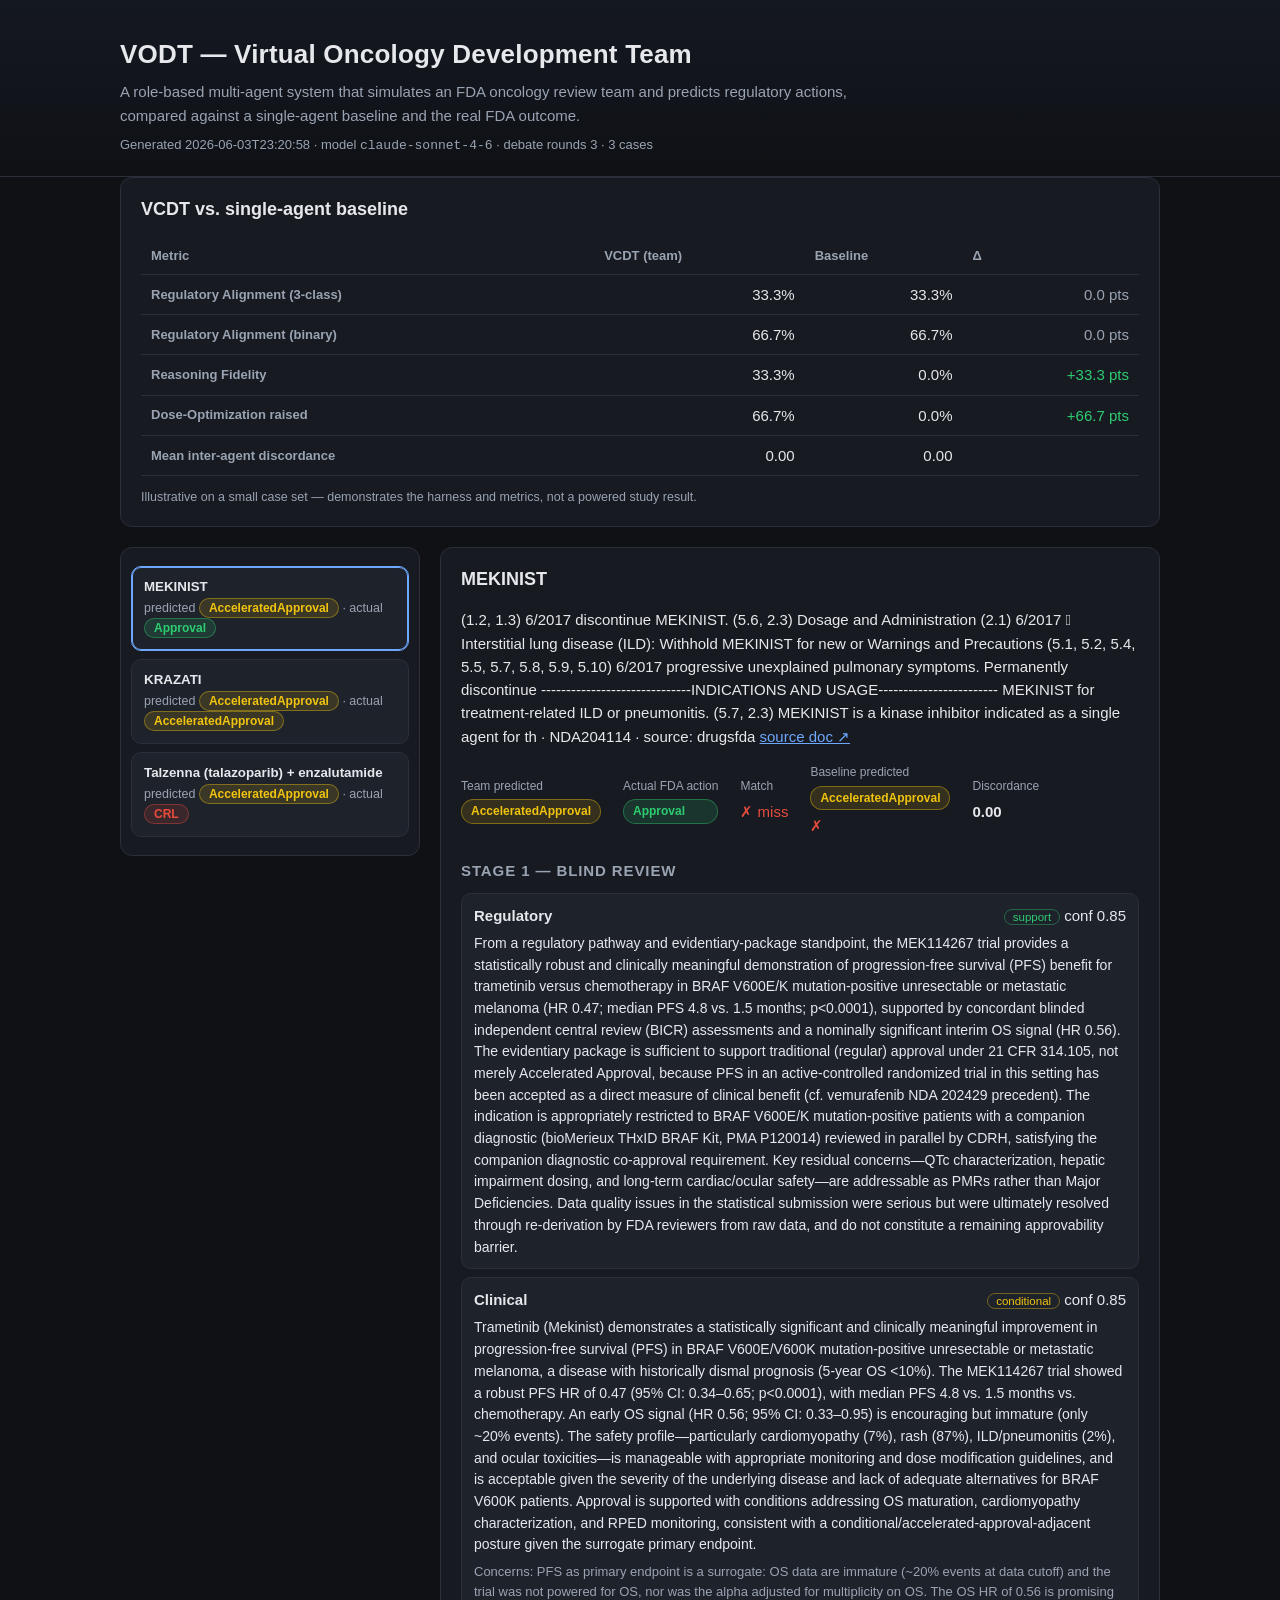
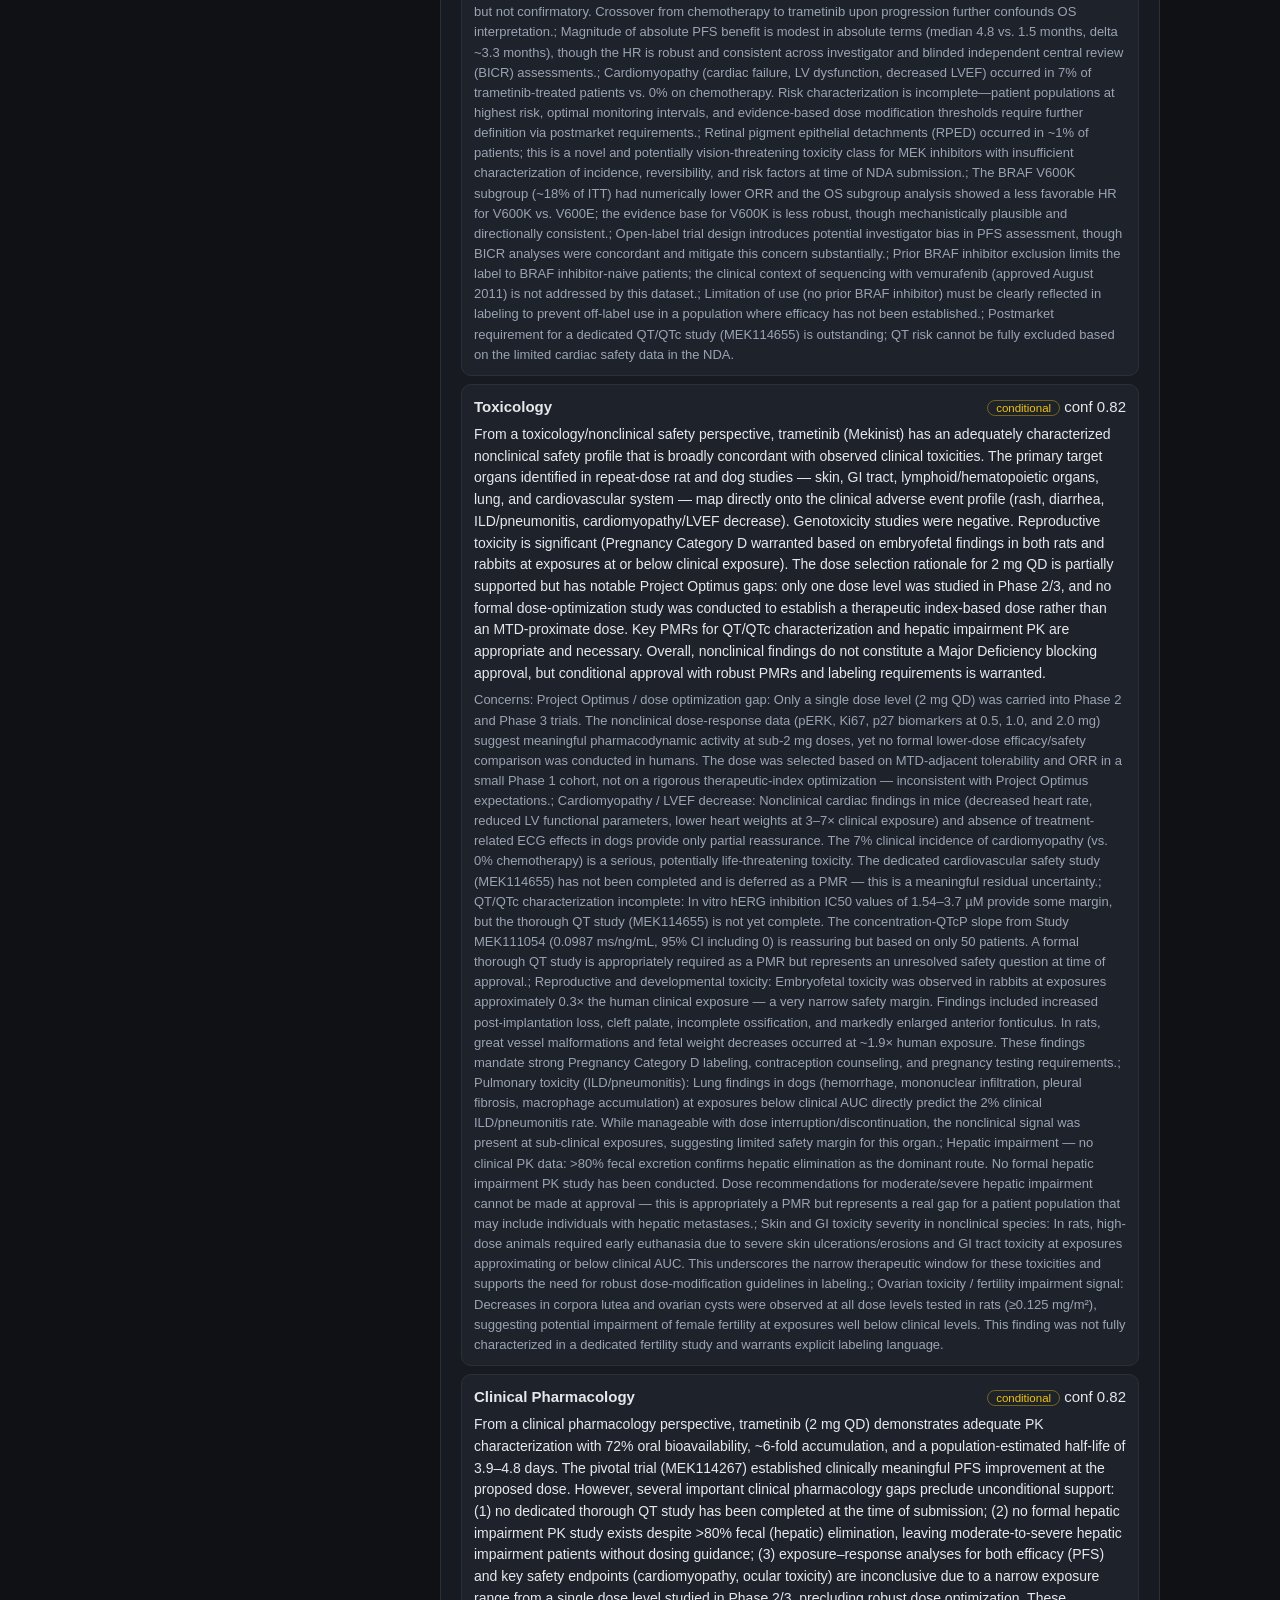
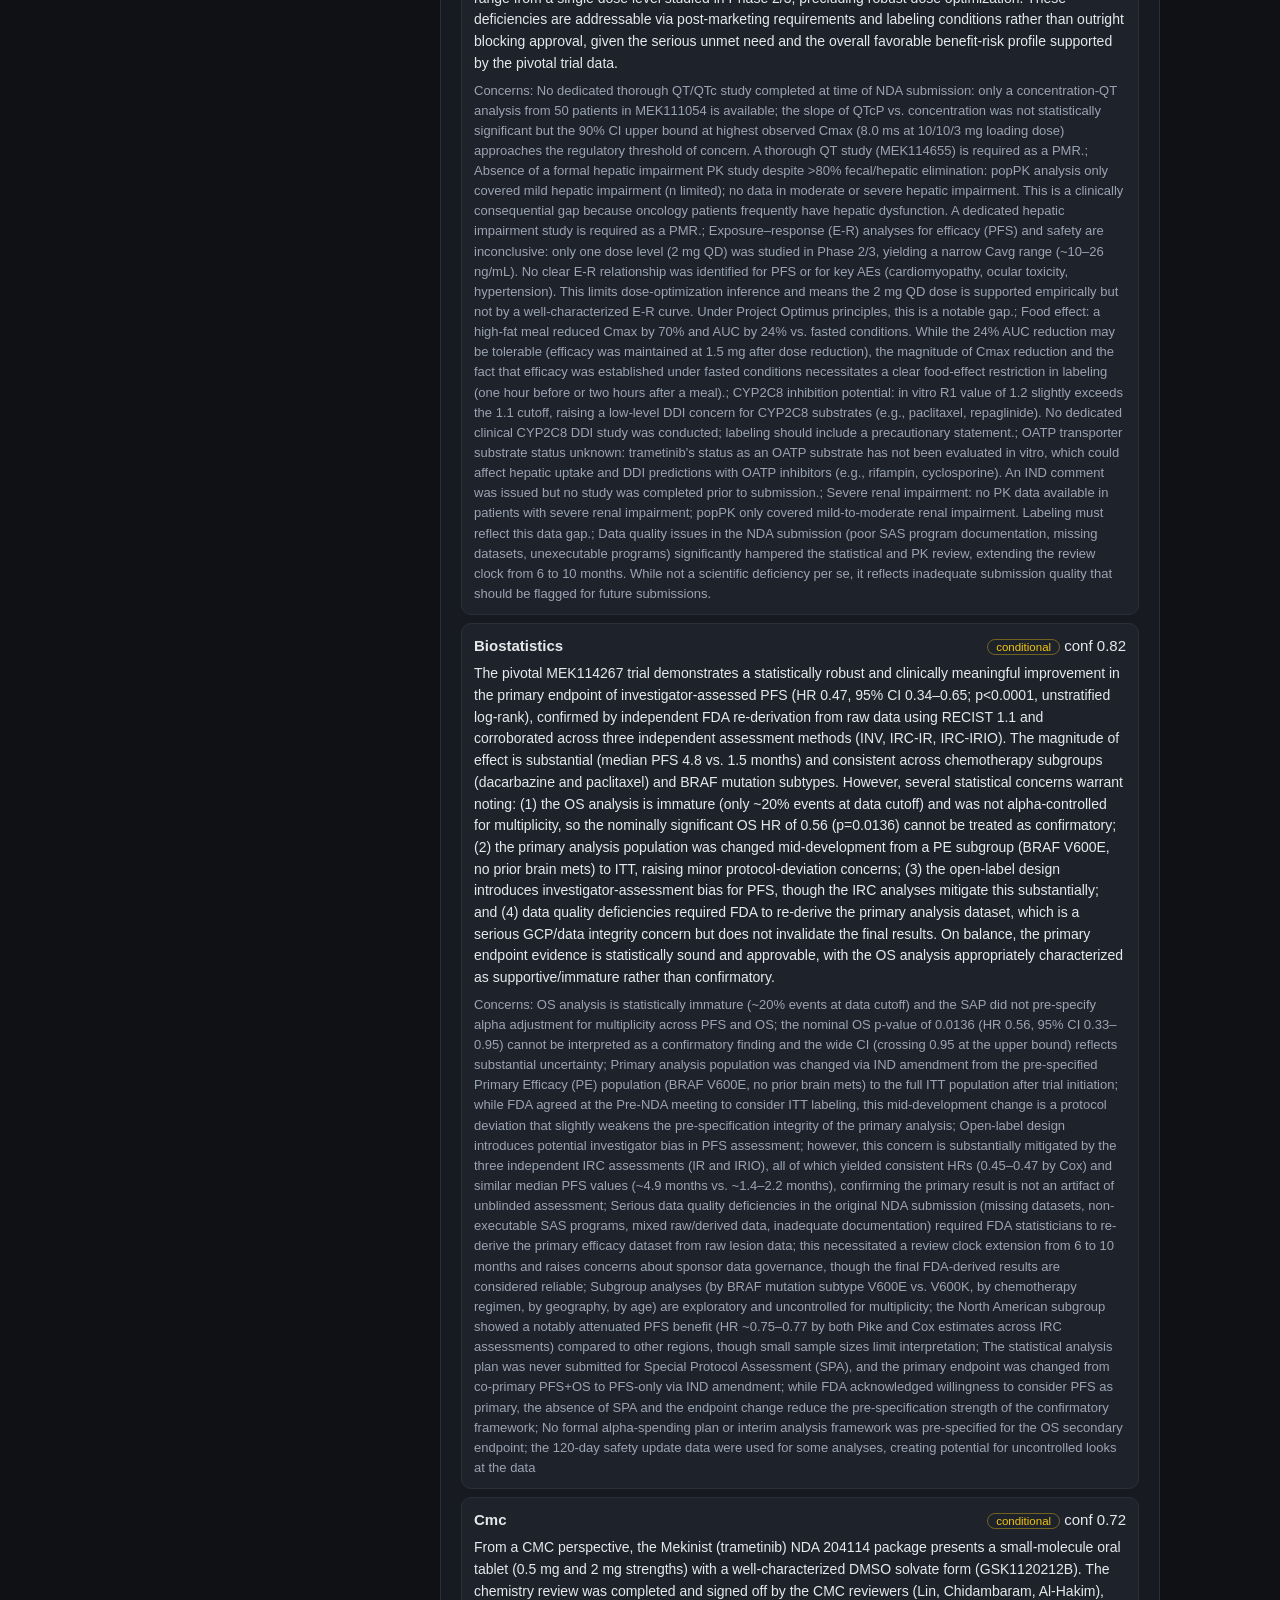
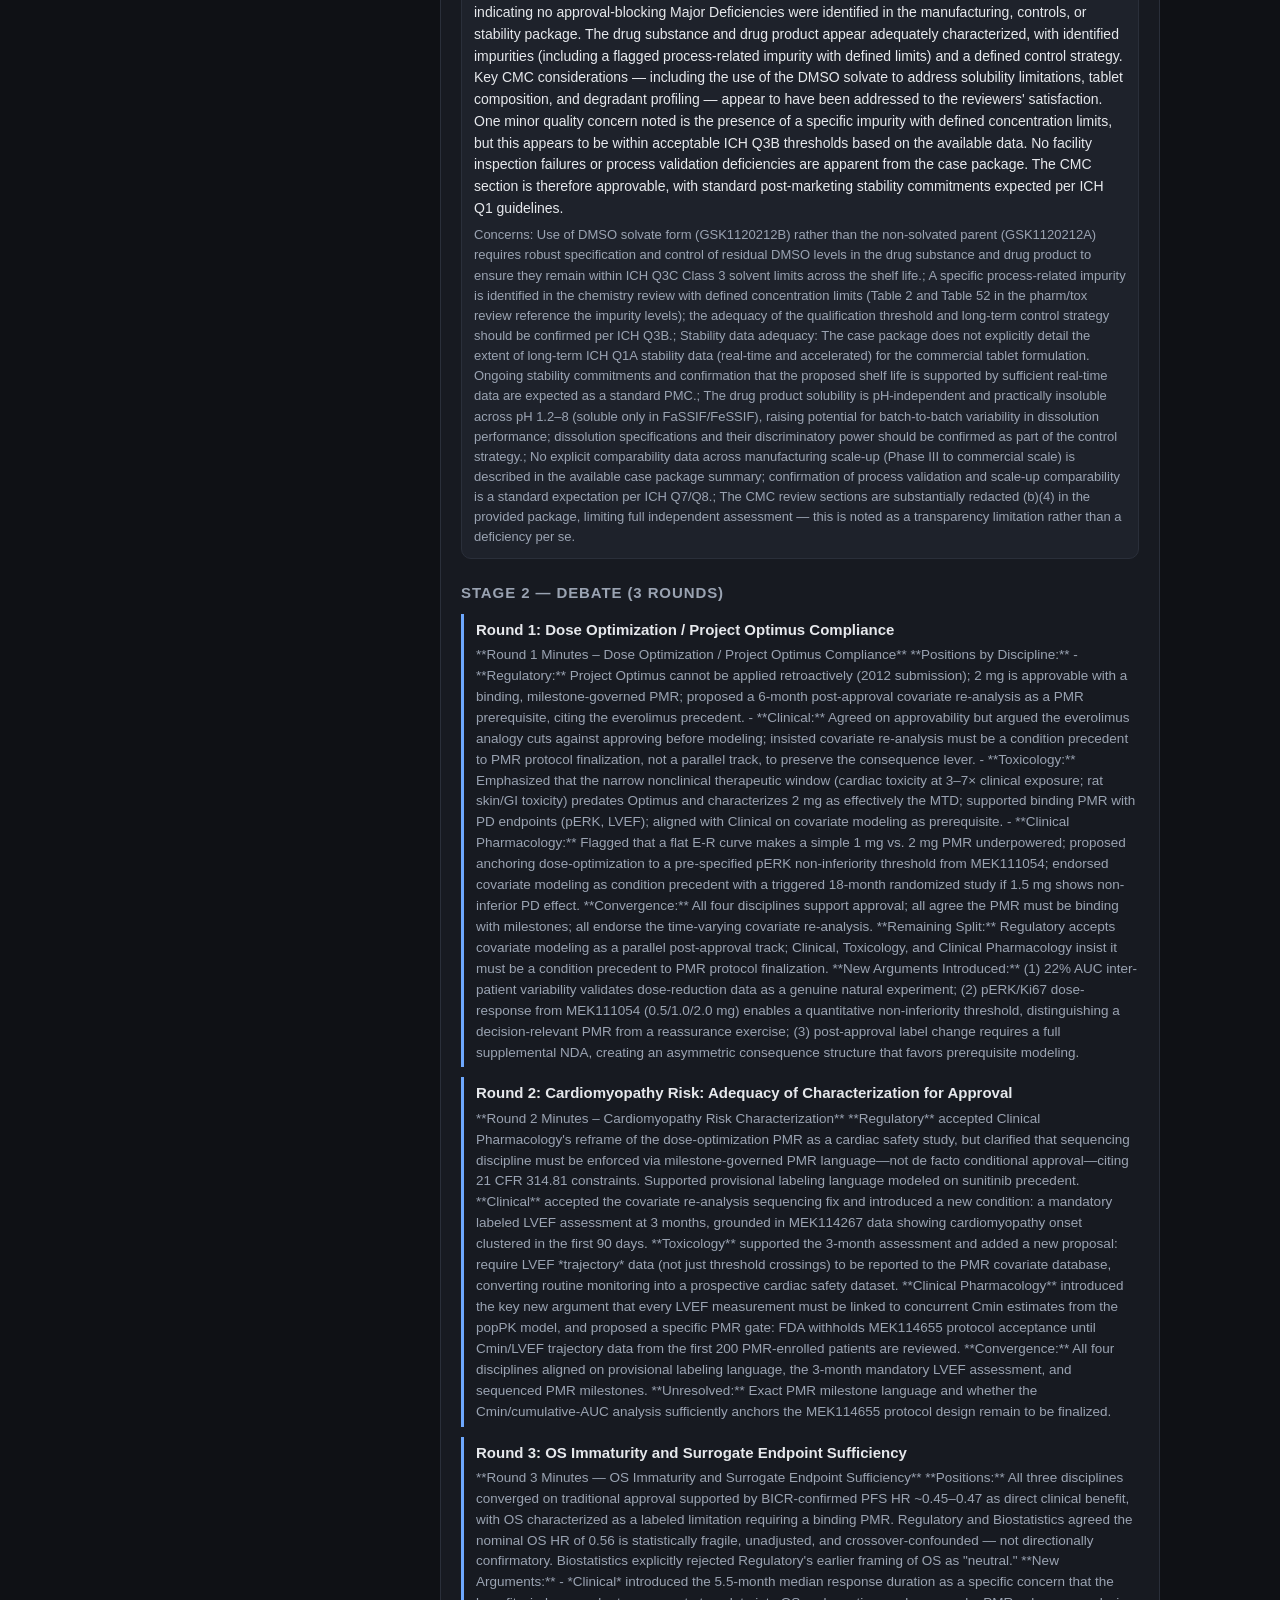
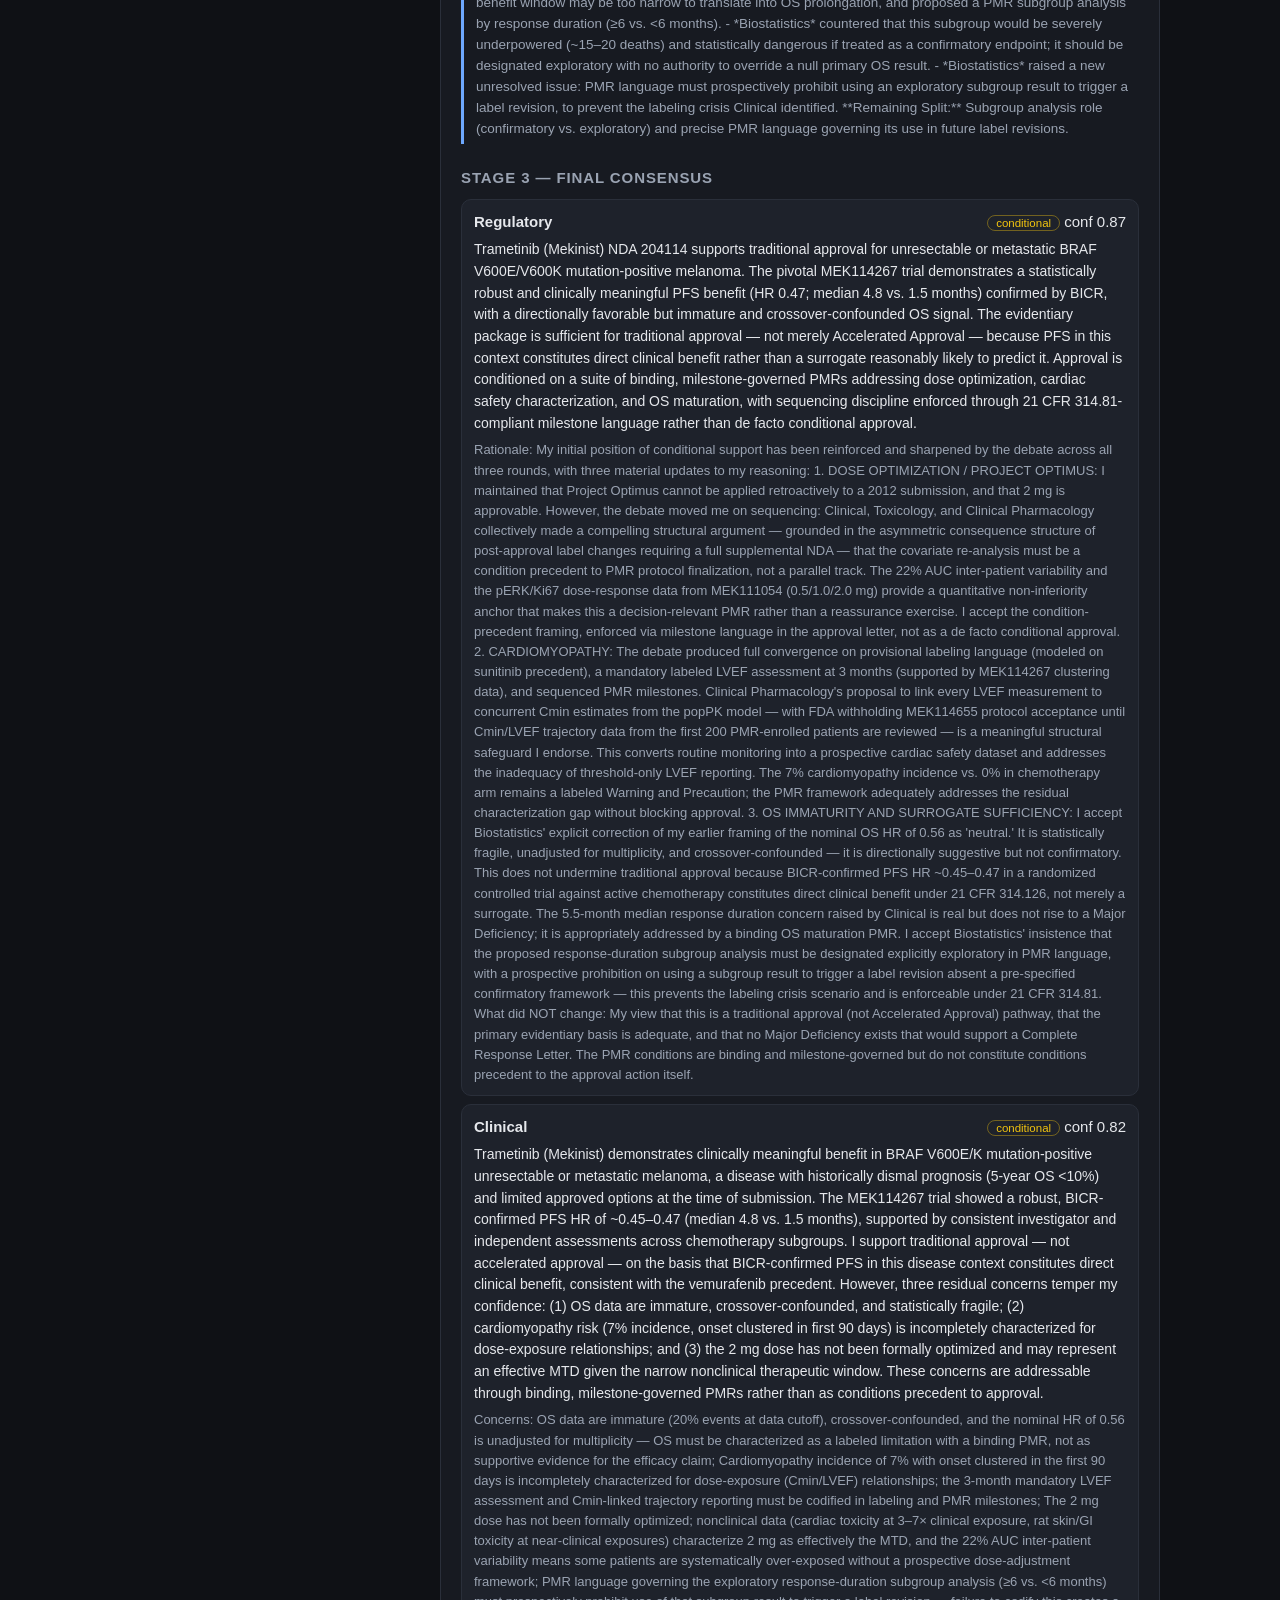
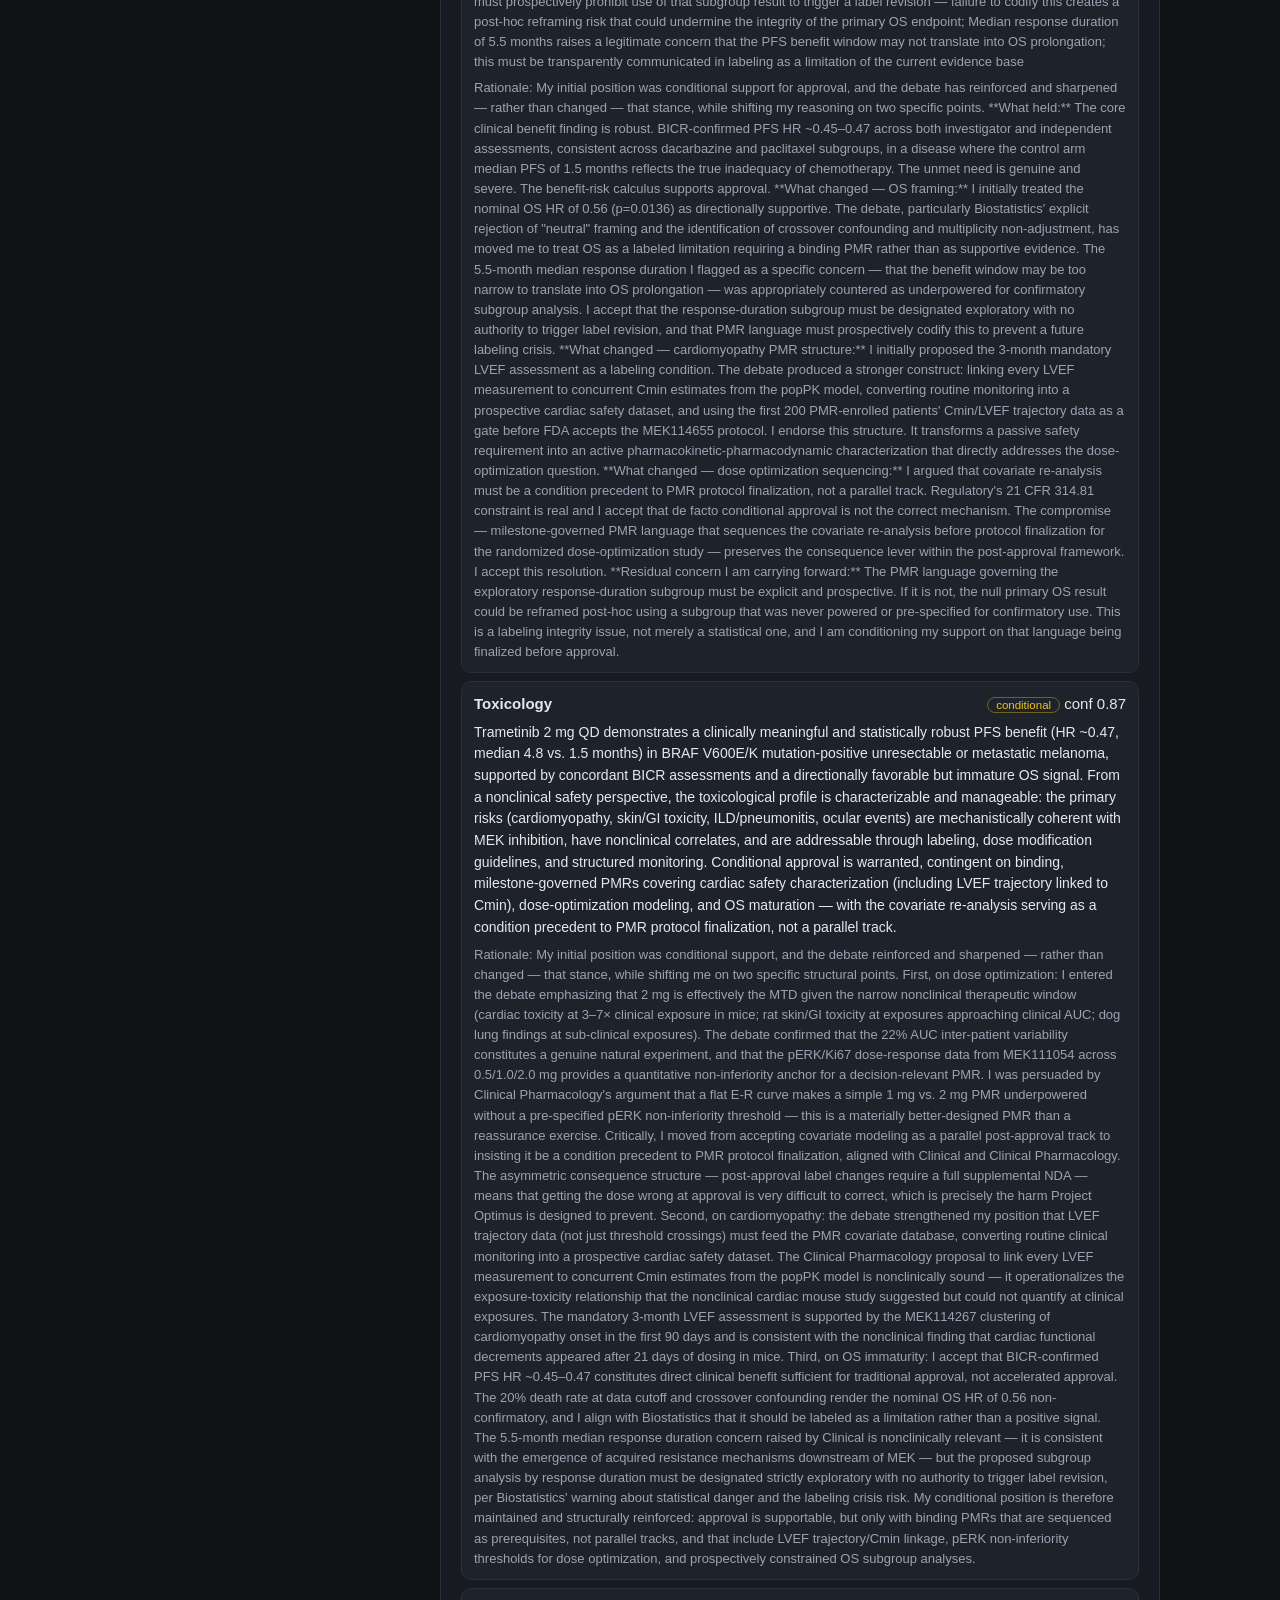
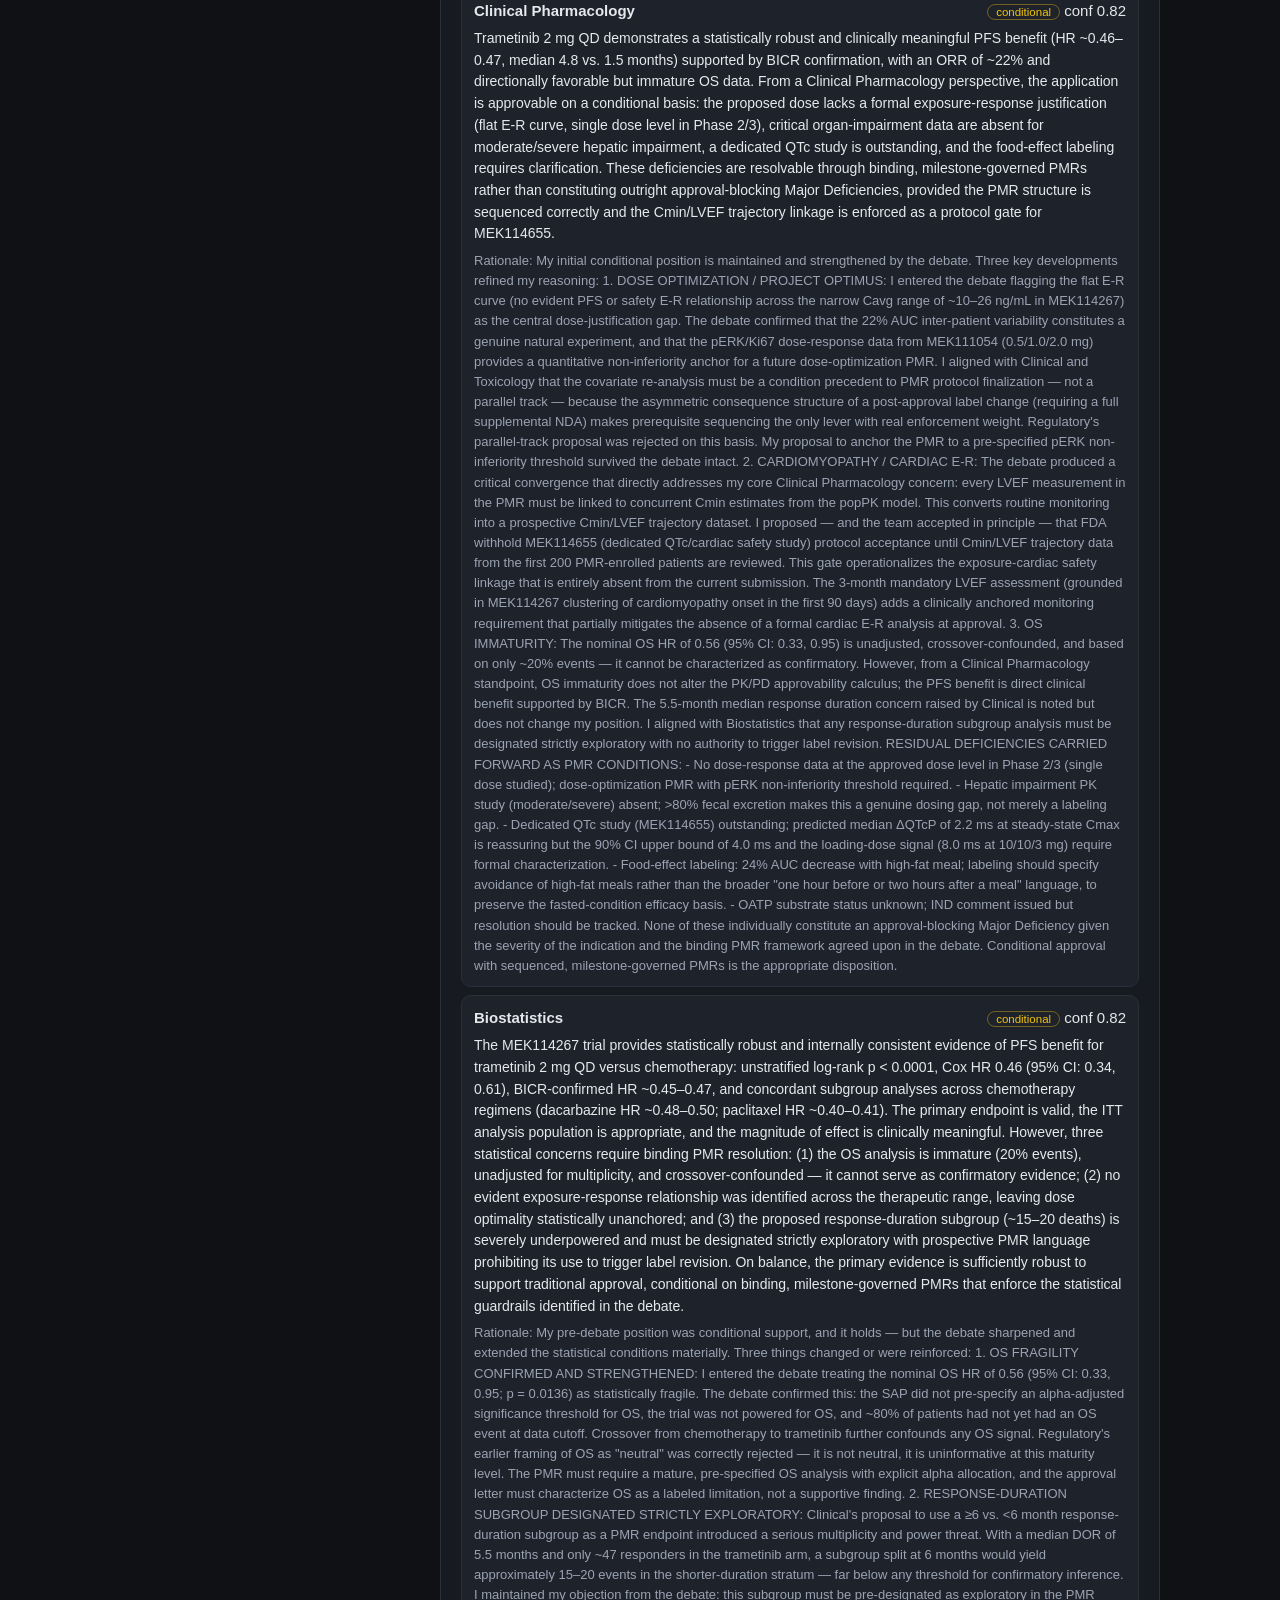
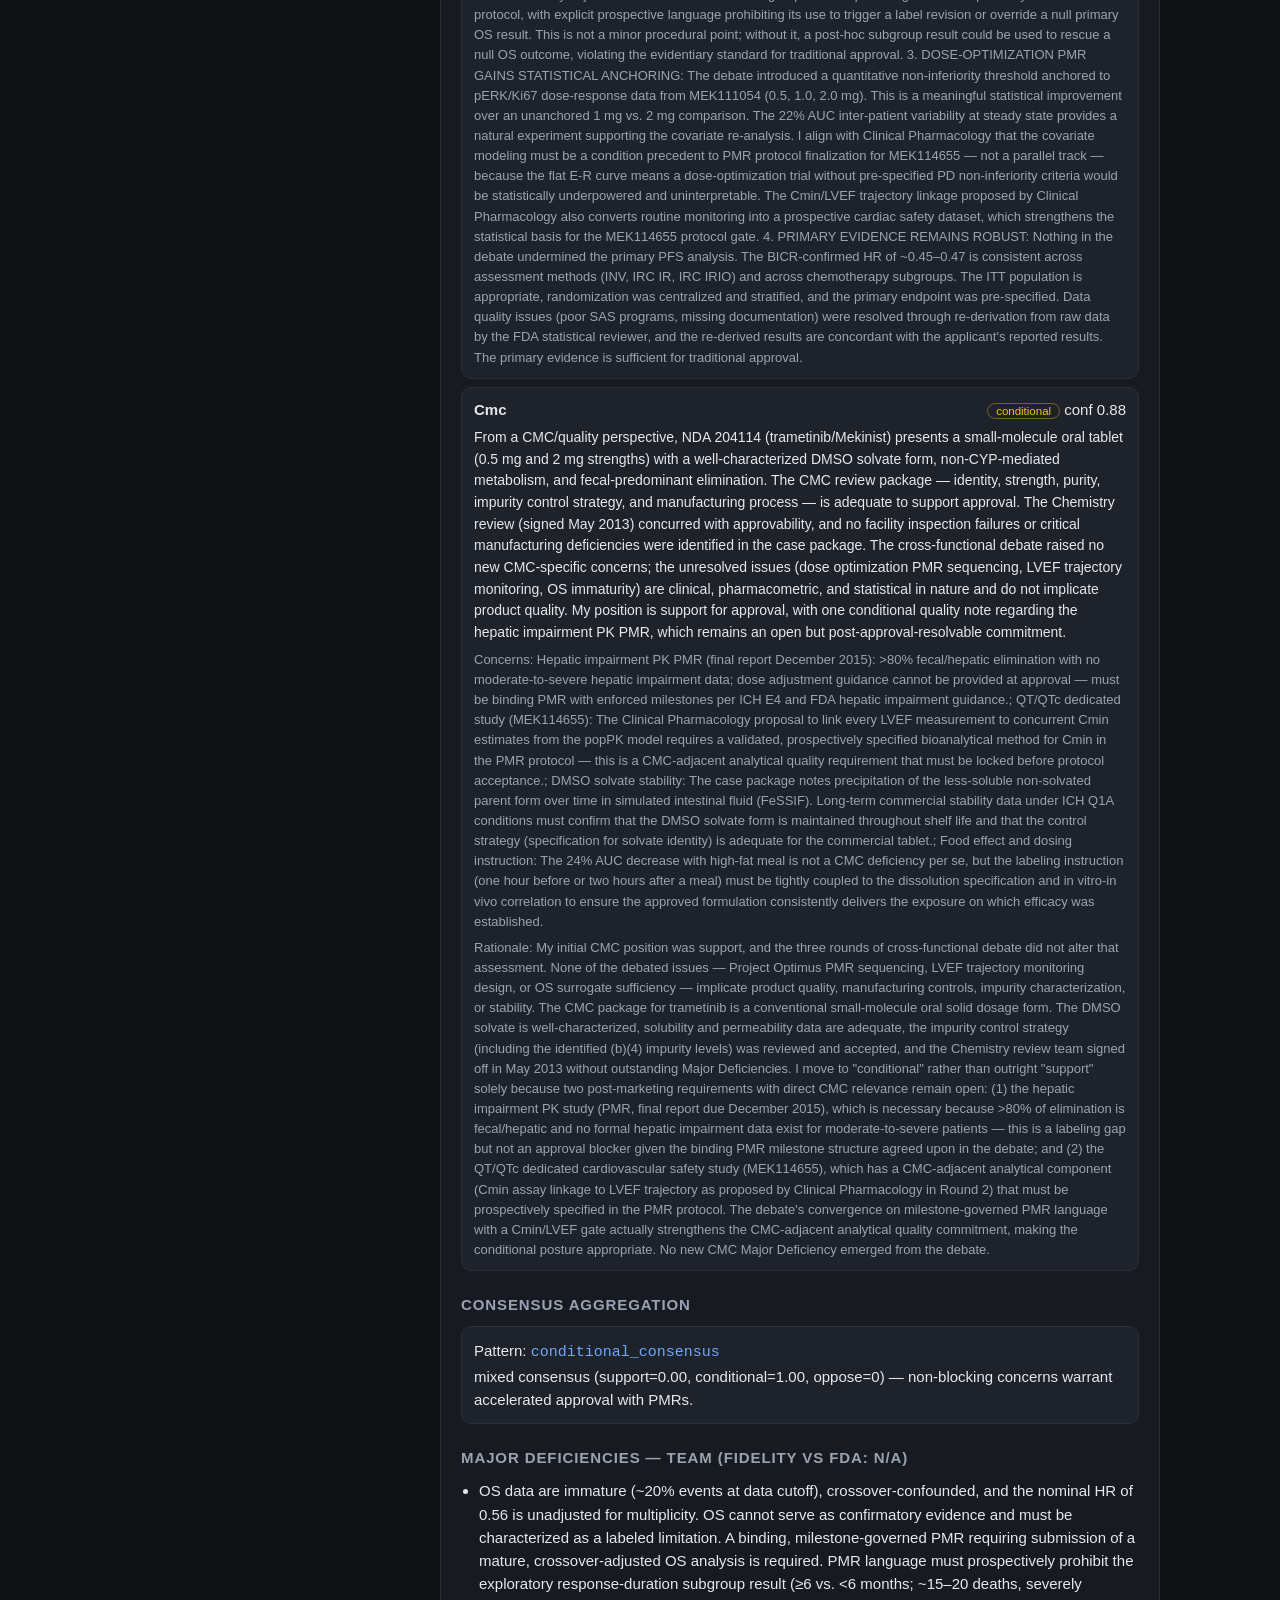
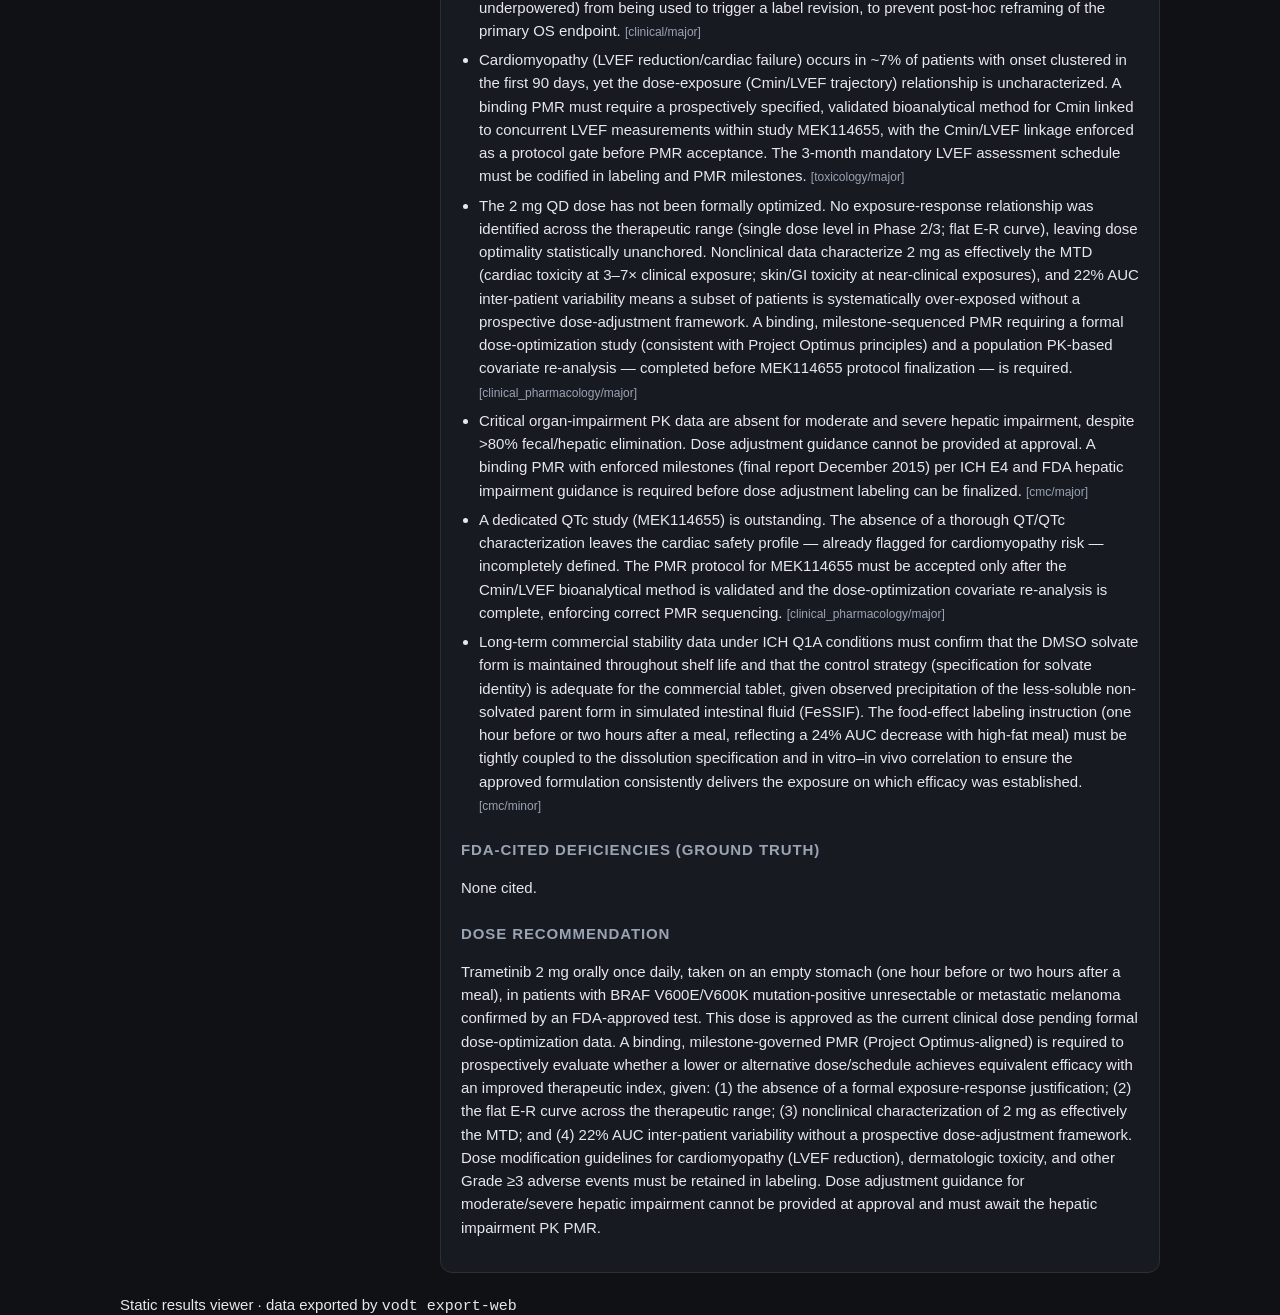
==== index.html @ 02f8c278 "VODT results demo: static VCDT-vs-baseline viewer Static results viewer (no model code, no secrets) " ====
<!DOCTYPE html>
<html lang="en">
<head>
  <meta charset="utf-8" />
  <meta name="viewport" content="width=device-width, initial-scale=1" />
  <title>VODT — Virtual Oncology Development Team</title>
  <meta name="description" content="Multi-agent AI vs. single-agent baseline on real FDA oncology review decisions." />
  <link rel="stylesheet" href="styles.css" />
</head>
<body>
  <header class="site">
    <div class="wrap">
      <h1>VODT — Virtual Oncology Development Team</h1>
      <p class="tag">A role-based multi-agent system that simulates an FDA oncology review team and
        predicts regulatory actions, compared against a single-agent baseline and the real FDA outcome.</p>
      <p id="run-meta" class="meta"></p>
    </div>
  </header>

  <main class="wrap">
    <section id="summary" class="card">
      <h2>VCDT vs. single-agent baseline</h2>
      <div id="summary-body"></div>
      <p class="disclaimer">Illustrative on a small case set — demonstrates the harness and metrics, not a
        powered study result.</p>
    </section>

    <section class="layout">
      <nav id="case-list" class="card cases"></nav>
      <article id="case-detail" class="card detail">
        <p class="placeholder">Select a case to see the deliberation.</p>
      </article>
    </section>
  </main>

  <footer class="site">
    <div class="wrap">
      <span>Static results viewer · data exported by <code>vodt export-web</code></span>
    </div>
  </footer>

  <script src="app.js"></script>
</body>
</html>
---- styles.css ----
:root {
  --bg: #0f1115; --panel: #171a21; --panel2: #1e222b; --line: #2a2f3a;
  --text: #e6e8ec; --muted: #9aa3b2; --accent: #6ea8fe;
  --green: #2ecc71; --amber: #f1c40f; --red: #e74c3c;
  --radius: 12px;
}
* { box-sizing: border-box; }
body {
  margin: 0; background: var(--bg); color: var(--text);
  font: 15px/1.55 -apple-system, BlinkMacSystemFont, "Segoe UI", Roboto, Helvetica, Arial, sans-serif;
}
.wrap { max-width: 1080px; margin: 0 auto; padding: 0 20px; }
header.site { padding: 34px 0 20px; border-bottom: 1px solid var(--line); background: linear-gradient(180deg,#141821,#0f1115); }
header.site h1 { margin: 0 0 6px; font-size: 26px; letter-spacing: .2px; }
.tag { color: var(--muted); margin: 0 0 8px; max-width: 760px; }
.meta { color: var(--muted); font-size: 13px; margin: 6px 0 0; }
main { padding: 24px 0 60px; }
.card { background: var(--panel); border: 1px solid var(--line); border-radius: var(--radius); padding: 18px 20px; margin-bottom: 20px; }
.card h2 { margin: 0 0 14px; font-size: 18px; }
.disclaimer { color: var(--muted); font-size: 12.5px; margin: 12px 0 0; }

/* summary table */
table.cmp { width: 100%; border-collapse: collapse; }
table.cmp th, table.cmp td { text-align: left; padding: 8px 10px; border-bottom: 1px solid var(--line); }
table.cmp th { color: var(--muted); font-weight: 600; font-size: 13px; }
table.cmp td.num { text-align: right; font-variant-numeric: tabular-nums; }
.delta.pos { color: var(--green); } .delta.neg { color: var(--red); } .delta.zero { color: var(--muted); }

/* layout */
.layout { display: grid; grid-template-columns: 300px 1fr; gap: 20px; align-items: start; }
@media (max-width: 820px) { .layout { grid-template-columns: 1fr; } }
.cases { padding: 10px; }
.case-item { display: block; width: 100%; text-align: left; background: var(--panel2); border: 1px solid var(--line);
  border-radius: 10px; padding: 12px; margin: 8px 0; cursor: pointer; color: var(--text); }
.case-item:hover { border-color: var(--accent); }
.case-item.active { border-color: var(--accent); box-shadow: 0 0 0 1px var(--accent) inset; }
.case-item .drug { font-weight: 600; }
.case-item .sub { color: var(--muted); font-size: 12.5px; margin-top: 4px; }

/* badges */
.badge { display: inline-block; padding: 2px 9px; border-radius: 999px; font-size: 12px; font-weight: 600; }
.badge.Approval { background: rgba(46,204,113,.15); color: var(--green); border:1px solid rgba(46,204,113,.4);}
.badge.AcceleratedApproval { background: rgba(241,196,15,.13); color: var(--amber); border:1px solid rgba(241,196,15,.4);}
.badge.CRL { background: rgba(231,76,60,.14); color: var(--red); border:1px solid rgba(231,76,60,.4);}
.pos-badge { font-size: 11.5px; padding: 1px 8px; border-radius: 999px; border:1px solid var(--line); color: var(--muted); }
.pos-badge.support { color: var(--green); border-color: rgba(46,204,113,.4);}
.pos-badge.oppose { color: var(--red); border-color: rgba(231,76,60,.4);}
.pos-badge.conditional { color: var(--amber); border-color: rgba(241,196,15,.4);}
.ok { color: var(--green); } .bad { color: var(--red); }

/* detail */
.detail .placeholder { color: var(--muted); }
.detail h3 { margin: 22px 0 10px; font-size: 15px; color: var(--muted); text-transform: uppercase; letter-spacing: .06em; }
.verdict { display: flex; flex-wrap: wrap; gap: 22px; align-items: center; margin: 6px 0 4px; }
.verdict .v { display: flex; flex-direction: column; gap: 4px; }
.verdict .lbl { font-size: 12px; color: var(--muted); }
.agent { background: var(--panel2); border: 1px solid var(--line); border-radius: 10px; padding: 10px 12px; margin: 8px 0; }
.agent .head { display: flex; gap: 10px; align-items: center; justify-content: space-between; }
.agent .dom { font-weight: 600; text-transform: capitalize; }
.agent .body { color: var(--text); margin-top: 6px; font-size: 14px; }
.agent .concerns { color: var(--muted); font-size: 13px; margin-top: 6px; }
.round { border-left: 3px solid var(--accent); padding: 4px 0 4px 12px; margin: 10px 0; }
.round .topic { font-weight: 600; }
.round .summary { color: var(--muted); font-size: 13.5px; margin-top: 4px; }
ul.defs { margin: 6px 0; padding-left: 18px; }
ul.defs li { margin: 6px 0; }
ul.defs .src { color: var(--muted); font-size: 12px; }
.aggbox { background: var(--panel2); border: 1px solid var(--line); border-radius: 10px; padding: 12px; }
.aggbox code { color: var(--accent); }
a { color: var(--accent); }
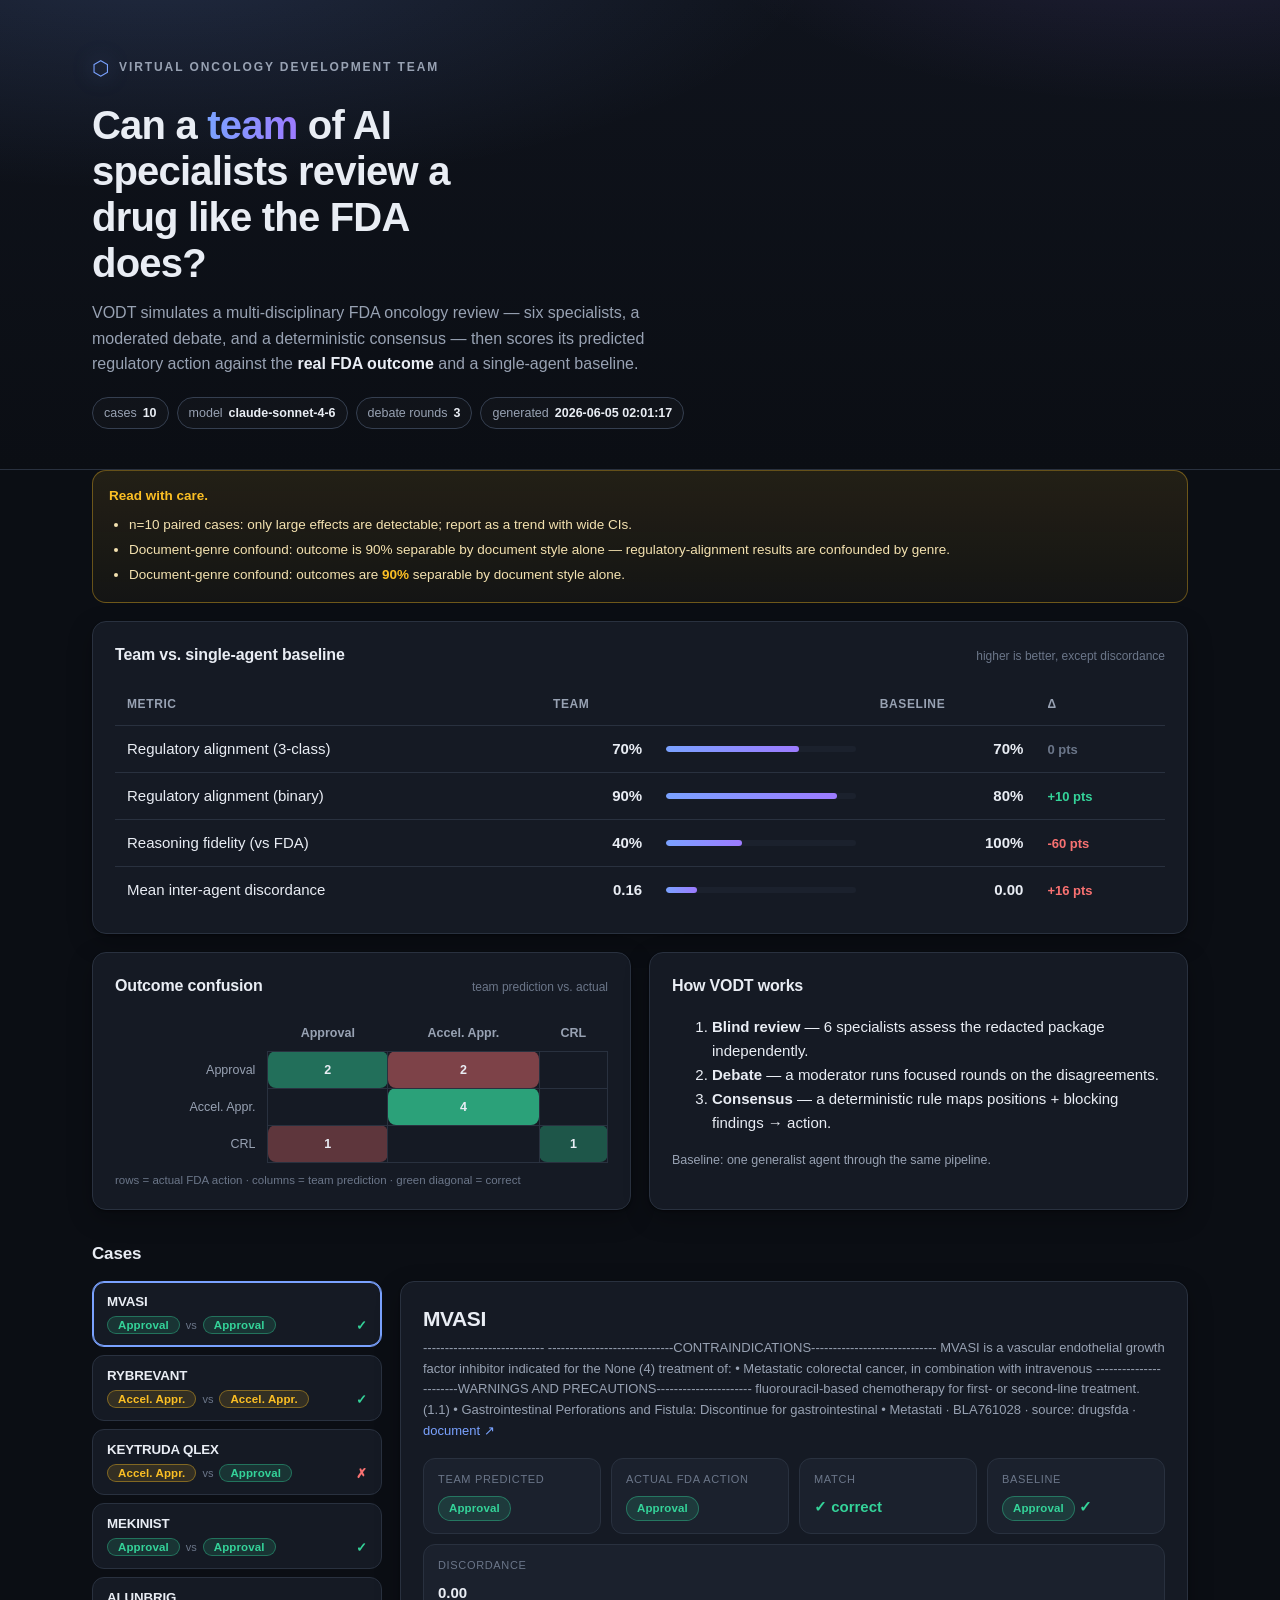
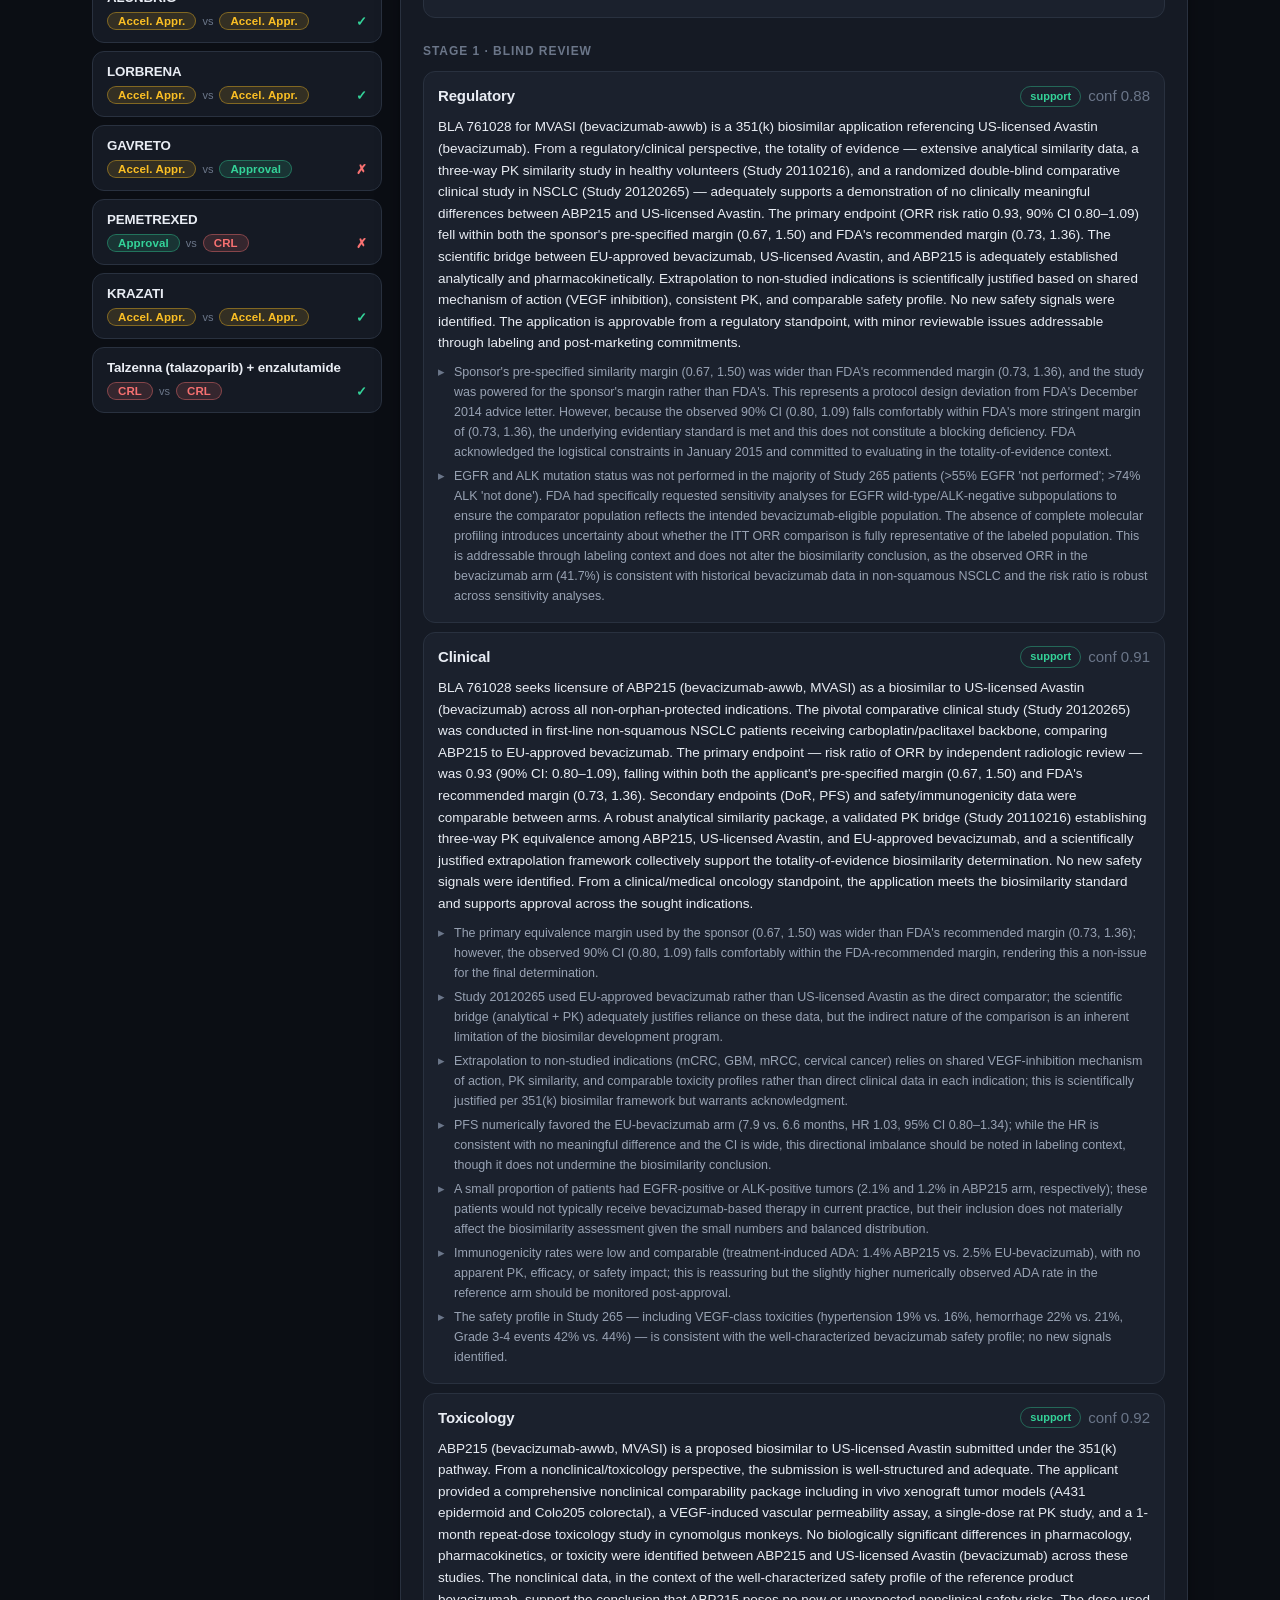
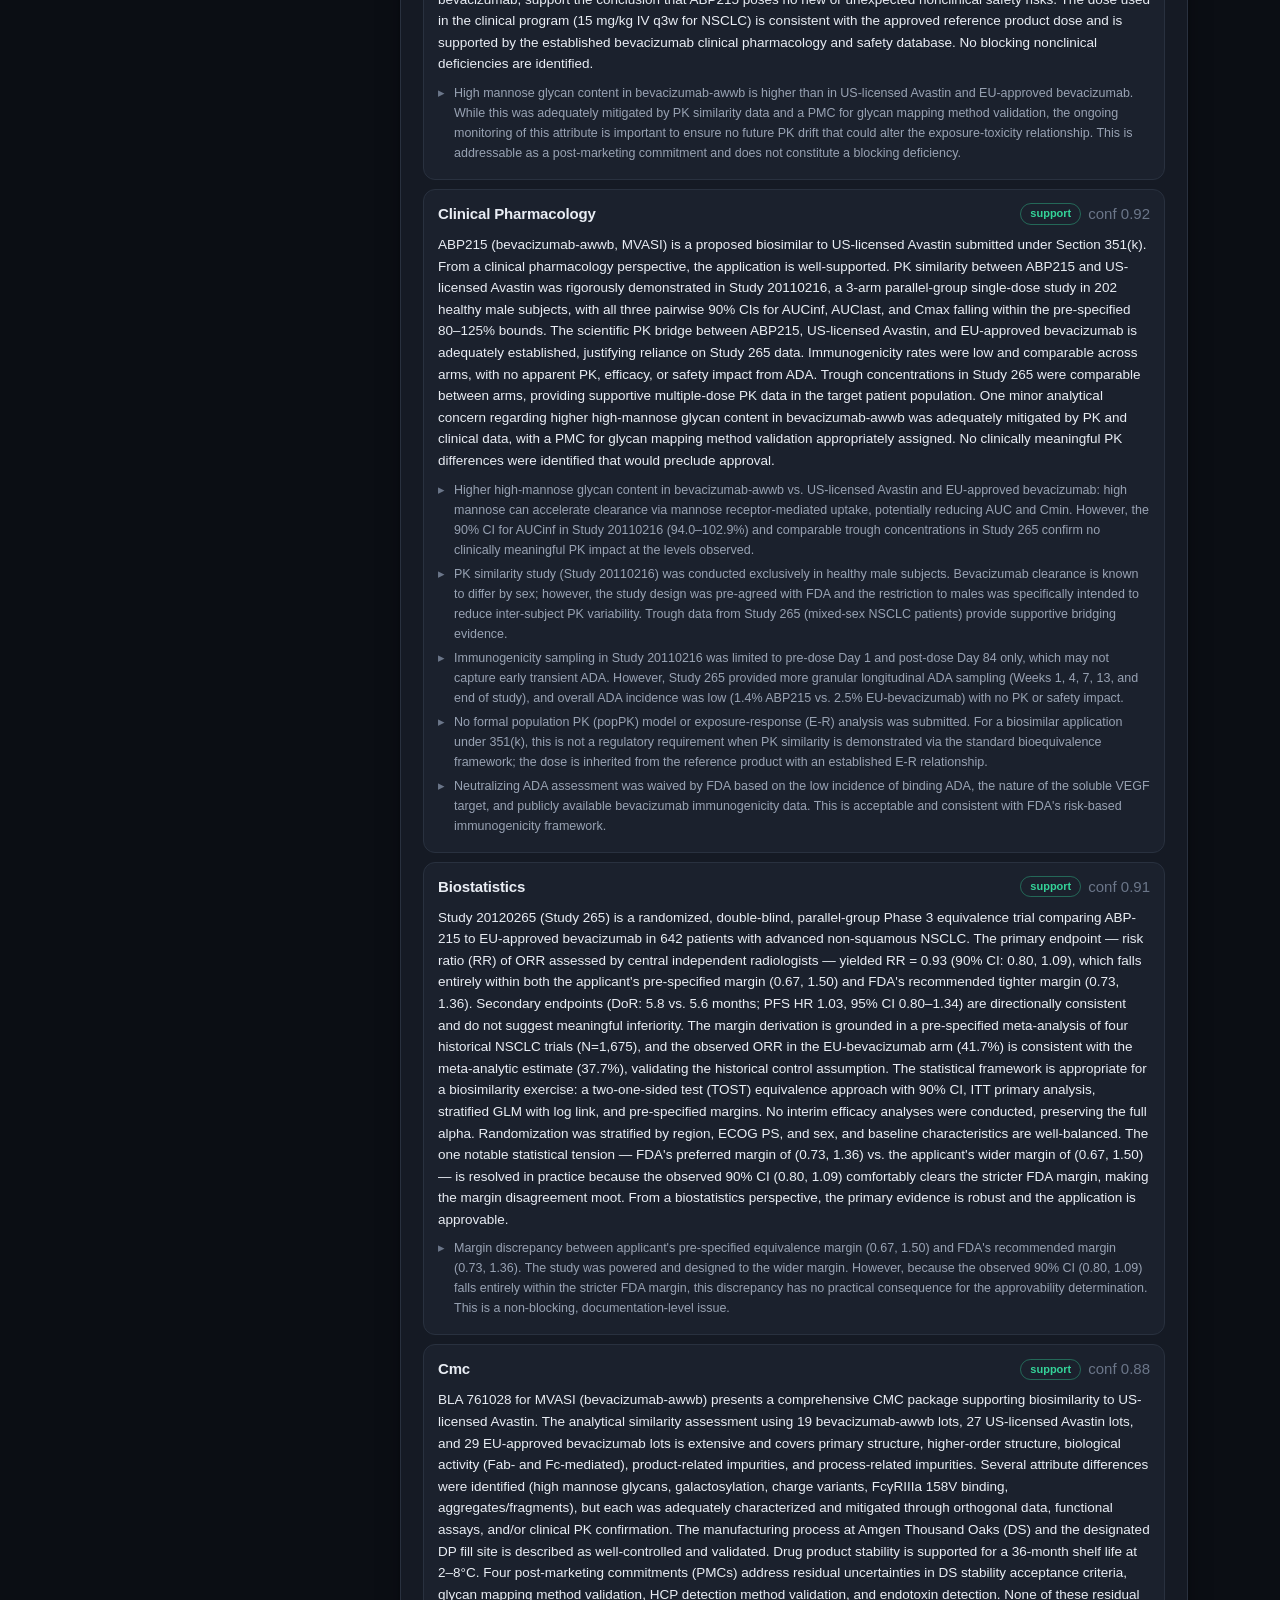
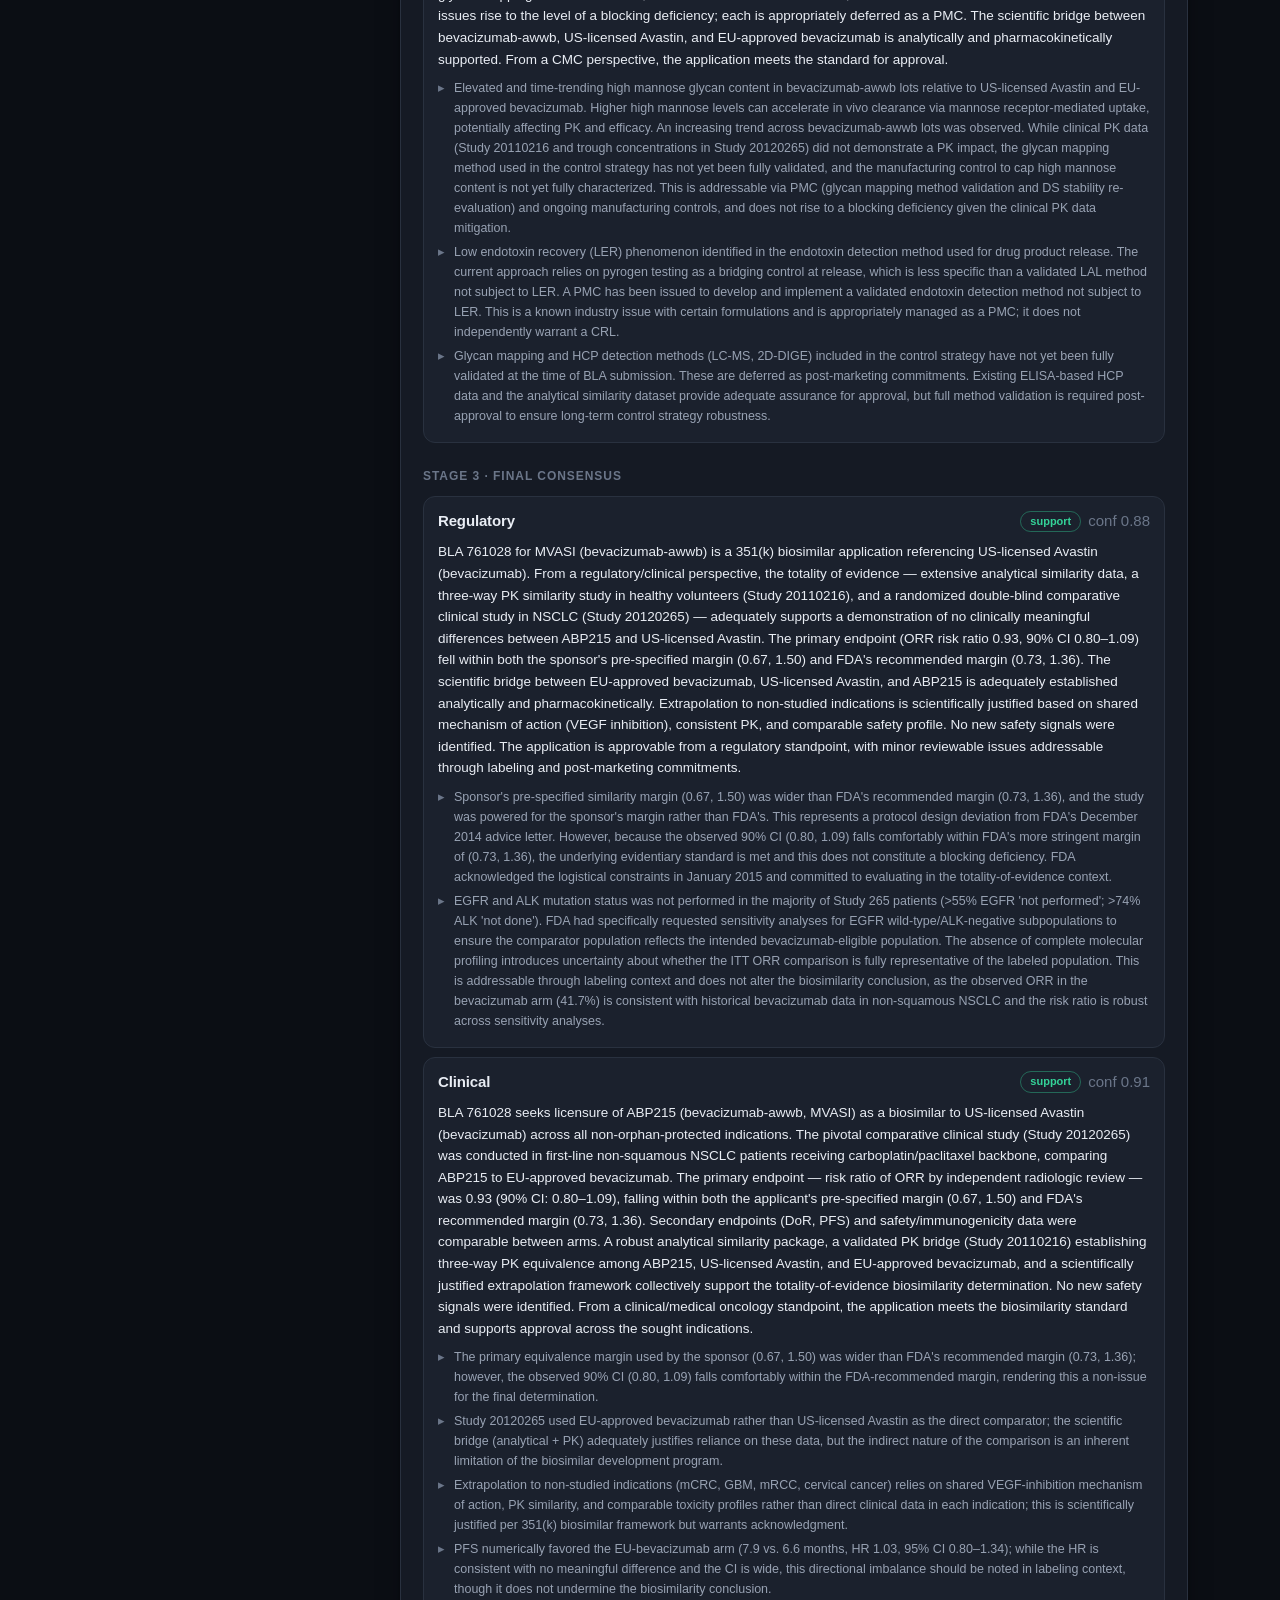
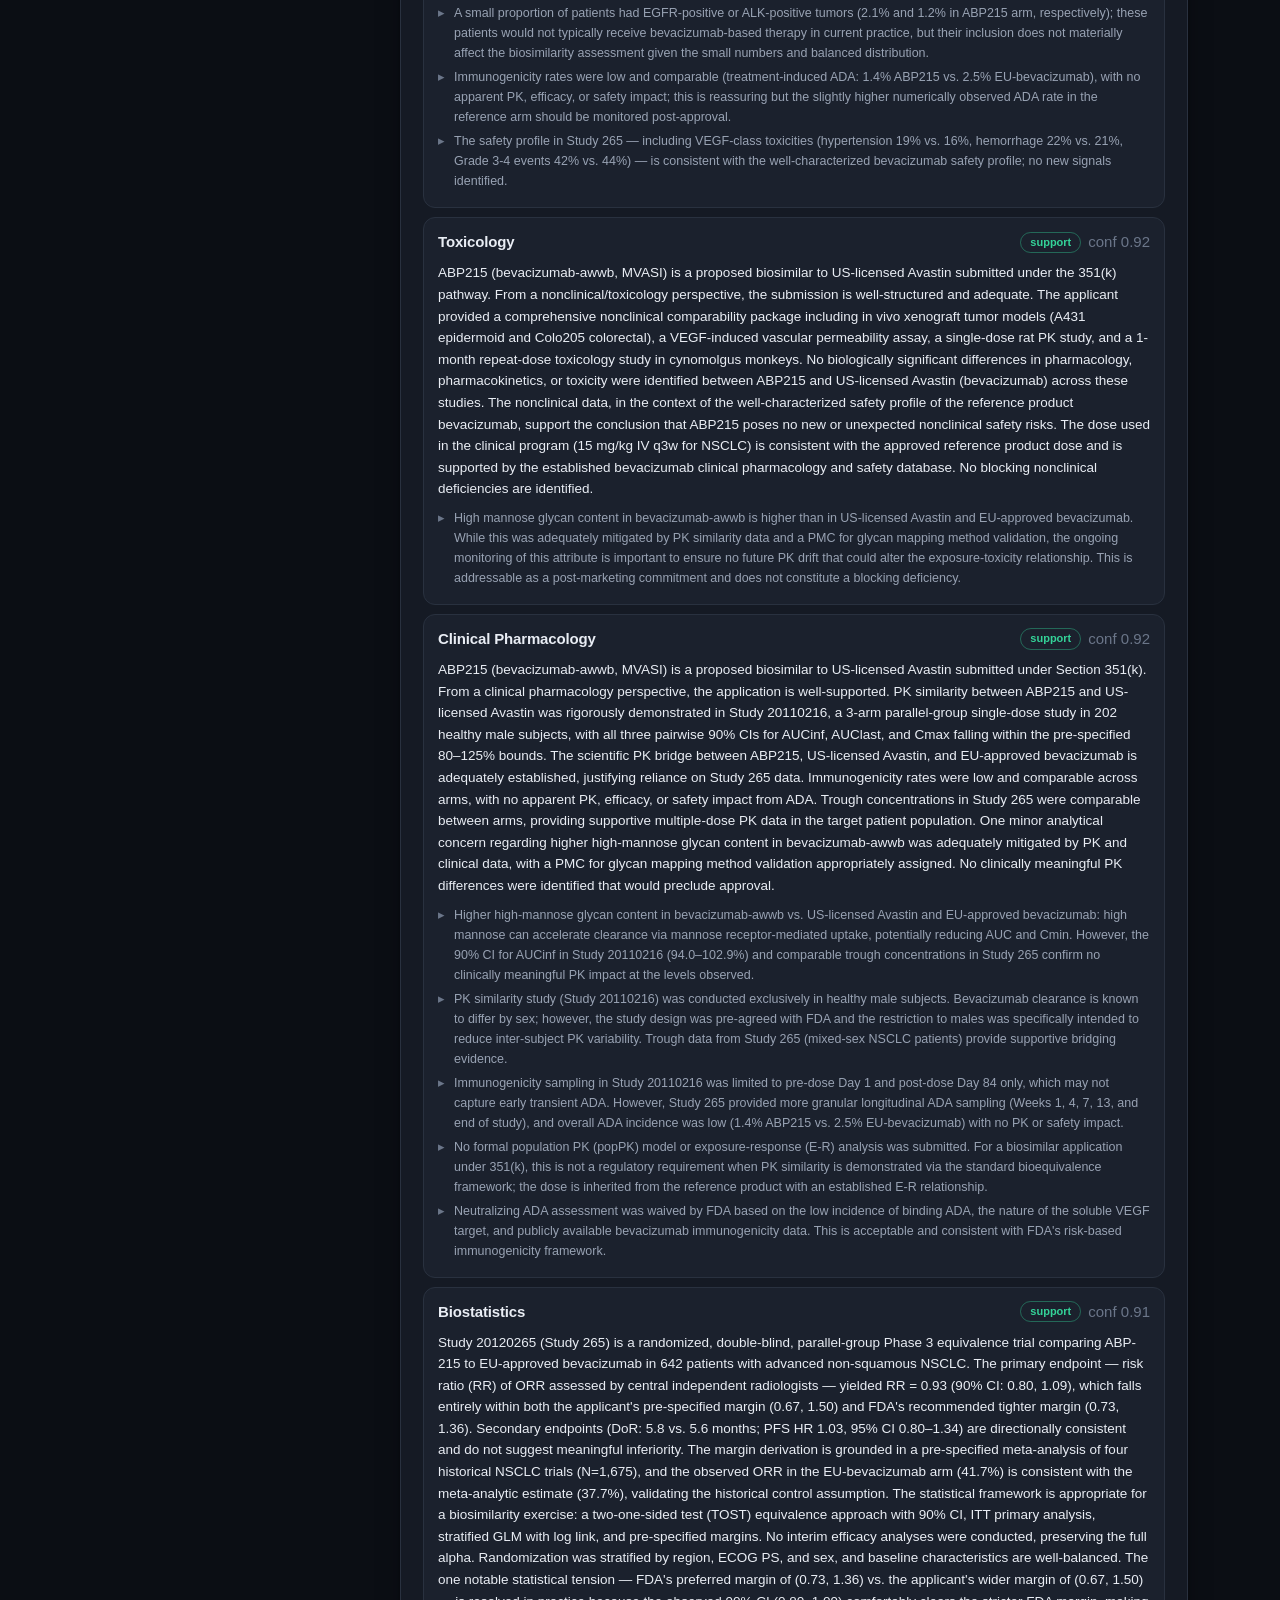
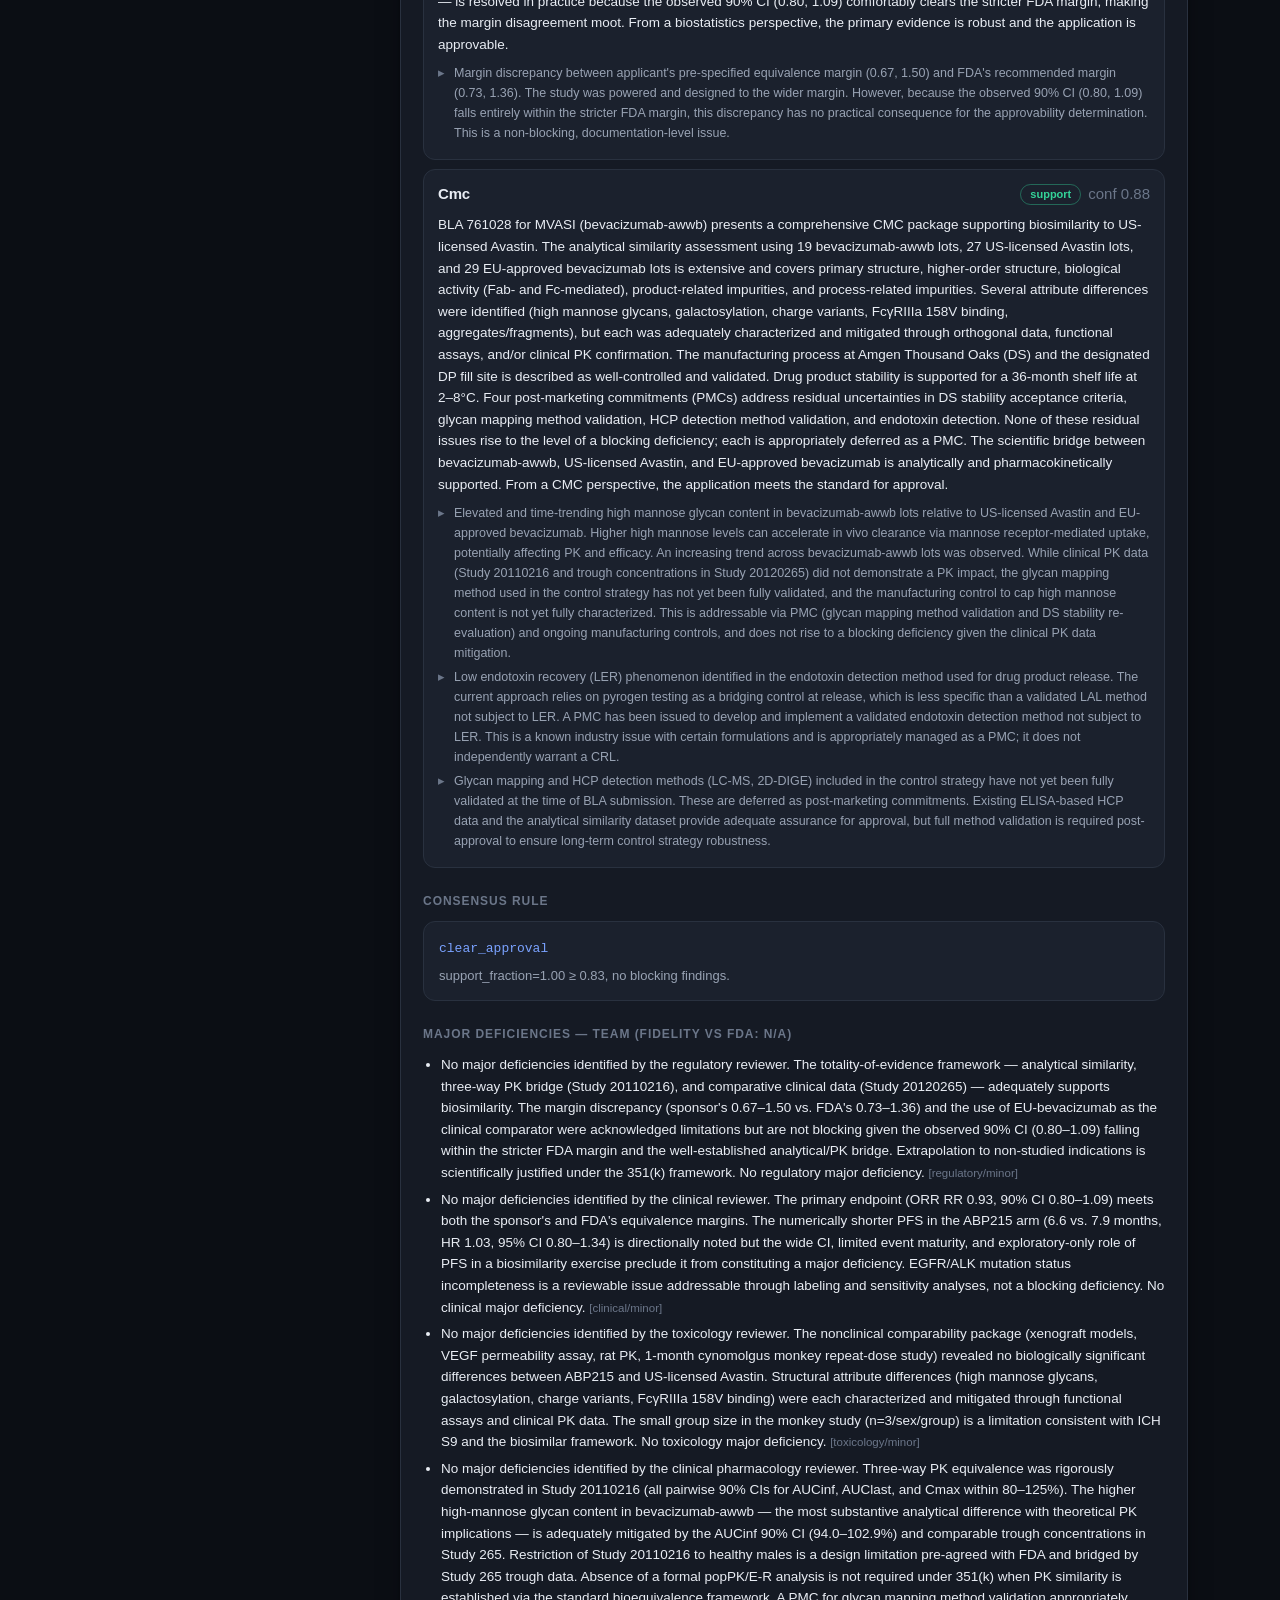
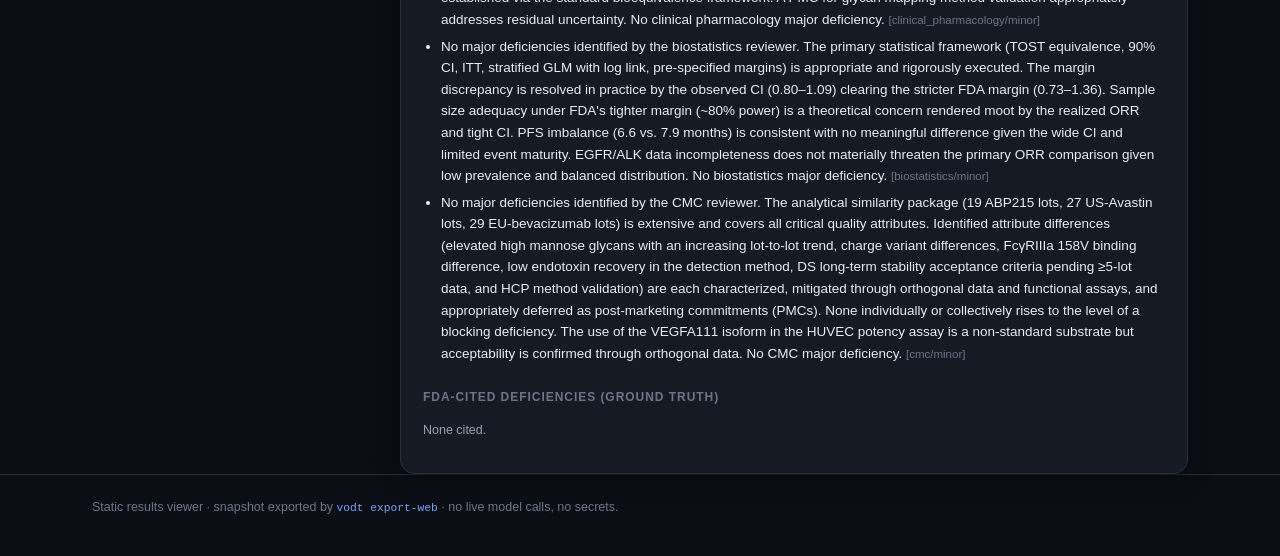
==== commit 1a933e18: "Refresh results to 10 cases and redesign the viewer Data - New snapshot over 10 oncology cases (4 Ap" ====
--- a/index.html
+++ b/index.html
@@ -4,38 +4,66 @@
   <meta charset="utf-8" />
   <meta name="viewport" content="width=device-width, initial-scale=1" />
   <title>VODT — Virtual Oncology Development Team</title>
-  <meta name="description" content="Multi-agent AI vs. single-agent baseline on real FDA oncology review decisions." />
+  <meta name="description" content="A role-based multi-agent system simulating an FDA oncology review team, scored against real FDA outcomes and a single-agent baseline." />
+  <link rel="preconnect" href="https://fonts.googleapis.com" />
   <link rel="stylesheet" href="styles.css" />
 </head>
 <body>
-  <header class="site">
+  <header class="hero">
     <div class="wrap">
-      <h1>VODT — Virtual Oncology Development Team</h1>
-      <p class="tag">A role-based multi-agent system that simulates an FDA oncology review team and
-        predicts regulatory actions, compared against a single-agent baseline and the real FDA outcome.</p>
-      <p id="run-meta" class="meta"></p>
+      <div class="brand">
+        <span class="logo" aria-hidden="true">⬡</span>
+        <span class="kicker">Virtual Oncology Development Team</span>
+      </div>
+      <h1>Can a <em>team</em> of AI specialists review a drug like the FDA does?</h1>
+      <p class="tag">VODT simulates a multi-disciplinary FDA oncology review — six specialists, a moderated
+        debate, and a deterministic consensus — then scores its predicted regulatory action against the
+        <strong>real FDA outcome</strong> and a single-agent baseline.</p>
+      <div id="run-meta" class="chips"></div>
     </div>
   </header>
 
   <main class="wrap">
-    <section id="summary" class="card">
-      <h2>VCDT vs. single-agent baseline</h2>
-      <div id="summary-body"></div>
-      <p class="disclaimer">Illustrative on a small case set — demonstrates the harness and metrics, not a
-        powered study result.</p>
+    <div id="caveat" class="caveat" hidden></div>
+
+    <section class="card">
+      <div class="card-head">
+        <h2>Team vs. single-agent baseline</h2>
+        <span class="hint">higher is better, except discordance</span>
+      </div>
+      <div id="summary-body" class="loading">Loading results…</div>
     </section>
 
-    <section class="layout">
-      <nav id="case-list" class="card cases"></nav>
-      <article id="case-detail" class="card detail">
-        <p class="placeholder">Select a case to see the deliberation.</p>
-      </article>
+    <section class="grid2">
+      <div class="card">
+        <div class="card-head"><h2>Outcome confusion</h2><span class="hint">team prediction vs. actual</span></div>
+        <div id="confusion"></div>
+      </div>
+      <div class="card">
+        <div class="card-head"><h2>How VODT works</h2></div>
+        <ol class="pipeline">
+          <li><b>Blind review</b> — 6 specialists assess the redacted package independently.</li>
+          <li><b>Debate</b> — a moderator runs focused rounds on the disagreements.</li>
+          <li><b>Consensus</b> — a deterministic rule maps positions + blocking findings → action.</li>
+        </ol>
+        <p class="muted small">Baseline: one generalist agent through the same pipeline.</p>
+      </div>
+    </section>
+
+    <section>
+      <h2 class="section-title">Cases</h2>
+      <div class="layout">
+        <nav id="case-list" class="cases"></nav>
+        <article id="case-detail" class="card detail">
+          <p class="placeholder">Select a case to walk through the deliberation.</p>
+        </article>
+      </div>
     </section>
   </main>
 
-  <footer class="site">
+  <footer>
     <div class="wrap">
-      <span>Static results viewer · data exported by <code>vodt export-web</code></span>
+      <span>Static results viewer · snapshot exported by <code>vodt export-web</code> · no live model calls, no secrets.</span>
     </div>
   </footer>
 
--- a/styles.css
+++ b/styles.css
@@ -1,70 +1,155 @@
 :root {
-  --bg: #0f1115; --panel: #171a21; --panel2: #1e222b; --line: #2a2f3a;
-  --text: #e6e8ec; --muted: #9aa3b2; --accent: #6ea8fe;
-  --green: #2ecc71; --amber: #f1c40f; --red: #e74c3c;
-  --radius: 12px;
+  --bg: #0b0e14;
+  --bg2: #0f131c;
+  --panel: #151a24;
+  --panel2: #1b212d;
+  --line: #29313f;
+  --line2: #353f50;
+  --text: #e9edf4;
+  --muted: #98a2b3;
+  --faint: #6b7689;
+  --accent: #7aa2ff;
+  --accent2: #9d7bff;
+  --green: #34d399;
+  --amber: #fbbf24;
+  --red: #f87171;
+  --radius: 14px;
+  --shadow: 0 1px 2px rgba(0,0,0,.4), 0 8px 24px rgba(0,0,0,.25);
 }
 * { box-sizing: border-box; }
+html { scroll-behavior: smooth; }
 body {
   margin: 0; background: var(--bg); color: var(--text);
-  font: 15px/1.55 -apple-system, BlinkMacSystemFont, "Segoe UI", Roboto, Helvetica, Arial, sans-serif;
+  font: 15px/1.6 -apple-system, BlinkMacSystemFont, "Segoe UI", Inter, Roboto, Helvetica, Arial, sans-serif;
+  -webkit-font-smoothing: antialiased;
 }
-.wrap { max-width: 1080px; margin: 0 auto; padding: 0 20px; }
-header.site { padding: 34px 0 20px; border-bottom: 1px solid var(--line); background: linear-gradient(180deg,#141821,#0f1115); }
-header.site h1 { margin: 0 0 6px; font-size: 26px; letter-spacing: .2px; }
-.tag { color: var(--muted); margin: 0 0 8px; max-width: 760px; }
-.meta { color: var(--muted); font-size: 13px; margin: 6px 0 0; }
-main { padding: 24px 0 60px; }
-.card { background: var(--panel); border: 1px solid var(--line); border-radius: var(--radius); padding: 18px 20px; margin-bottom: 20px; }
-.card h2 { margin: 0 0 14px; font-size: 18px; }
-.disclaimer { color: var(--muted); font-size: 12.5px; margin: 12px 0 0; }
+.wrap { max-width: 1140px; margin: 0 auto; padding: 0 22px; }
+a { color: var(--accent); text-decoration: none; }
+a:hover { text-decoration: underline; }
+code { font-family: ui-monospace, SFMono-Regular, Menlo, monospace; font-size: .9em; color: var(--accent); }
+.muted { color: var(--muted); } .small { font-size: 12.5px; } .faint { color: var(--faint); }
 
-/* summary table */
+/* hero */
+.hero {
+  padding: 52px 0 40px;
+  background:
+    radial-gradient(1100px 380px at 12% -8%, rgba(122,162,255,.16), transparent 60%),
+    radial-gradient(900px 360px at 92% -20%, rgba(157,123,255,.14), transparent 55%),
+    linear-gradient(180deg, var(--bg2), var(--bg));
+  border-bottom: 1px solid var(--line);
+}
+.brand { display: flex; align-items: center; gap: 10px; margin-bottom: 18px; }
+.brand .logo { color: var(--accent); font-size: 20px; filter: drop-shadow(0 0 10px rgba(122,162,255,.5)); }
+.kicker { text-transform: uppercase; letter-spacing: .16em; font-size: 12px; font-weight: 600; color: var(--muted); }
+.hero h1 { margin: 0 0 14px; font-size: clamp(26px, 4vw, 40px); line-height: 1.15; letter-spacing: -.02em; max-width: 18ch; }
+.hero h1 em { font-style: normal; background: linear-gradient(90deg, var(--accent), var(--accent2)); -webkit-background-clip: text; background-clip: text; color: transparent; }
+.hero .tag { color: var(--muted); max-width: 70ch; font-size: 16px; margin: 0 0 20px; }
+.hero .tag strong { color: var(--text); font-weight: 600; }
+
+/* chips */
+.chips { display: flex; flex-wrap: wrap; gap: 8px; }
+.chip { display: inline-flex; align-items: center; gap: 6px; padding: 5px 11px; border: 1px solid var(--line2);
+  border-radius: 999px; font-size: 12.5px; color: var(--muted); background: rgba(255,255,255,.02); }
+.chip b { color: var(--text); font-weight: 600; }
+
+main { padding: 28px 0 72px; }
+
+/* cards */
+.card { background: var(--panel); border: 1px solid var(--line); border-radius: var(--radius);
+  padding: 20px 22px; box-shadow: var(--shadow); }
+.card-head { display: flex; align-items: baseline; justify-content: space-between; gap: 12px; margin-bottom: 16px; }
+.card-head h2, .section-title { margin: 0; font-size: 16px; letter-spacing: -.01em; }
+.section-title { margin: 30px 0 14px; font-size: 17px; }
+.hint { color: var(--faint); font-size: 12px; }
+.grid2 { display: grid; grid-template-columns: 1fr 1fr; gap: 18px; margin-top: 18px; }
+@media (max-width: 820px) { .grid2 { grid-template-columns: 1fr; } }
+.loading { color: var(--muted); padding: 8px 0; }
+
+/* caveat banner */
+.caveat { border: 1px solid rgba(251,191,36,.35); background: linear-gradient(180deg, rgba(251,191,36,.10), rgba(251,191,36,.04));
+  border-radius: var(--radius); padding: 14px 16px; margin-bottom: 18px; font-size: 13.5px; color: #f4e2b0; }
+.caveat b { color: var(--amber); }
+.caveat ul { margin: 8px 0 0; padding-left: 20px; } .caveat li { margin: 3px 0; }
+
+/* comparison table */
 table.cmp { width: 100%; border-collapse: collapse; }
-table.cmp th, table.cmp td { text-align: left; padding: 8px 10px; border-bottom: 1px solid var(--line); }
-table.cmp th { color: var(--muted); font-weight: 600; font-size: 13px; }
-table.cmp td.num { text-align: right; font-variant-numeric: tabular-nums; }
-.delta.pos { color: var(--green); } .delta.neg { color: var(--red); } .delta.zero { color: var(--muted); }
+table.cmp th, table.cmp td { padding: 11px 12px; border-bottom: 1px solid var(--line); text-align: left; }
+table.cmp thead th { color: var(--muted); font-weight: 600; font-size: 12px; text-transform: uppercase; letter-spacing: .05em; }
+table.cmp tbody tr:last-child td { border-bottom: none; }
+table.cmp td.metric { color: var(--text); }
+table.cmp td.num { text-align: right; font-variant-numeric: tabular-nums; font-weight: 600; }
+.bar { position: relative; height: 6px; border-radius: 4px; background: var(--panel2); overflow: hidden; min-width: 90px; }
+.bar > span { position: absolute; inset: 0 auto 0 0; border-radius: 4px; }
+.bar.team > span { background: linear-gradient(90deg, var(--accent), var(--accent2)); }
+.bar.base > span { background: var(--line2); }
+.delta { font-variant-numeric: tabular-nums; font-weight: 600; font-size: 13px; }
+.delta.pos { color: var(--green); } .delta.neg { color: var(--red); } .delta.zero { color: var(--faint); }
 
-/* layout */
-.layout { display: grid; grid-template-columns: 300px 1fr; gap: 20px; align-items: start; }
-@media (max-width: 820px) { .layout { grid-template-columns: 1fr; } }
-.cases { padding: 10px; }
-.case-item { display: block; width: 100%; text-align: left; background: var(--panel2); border: 1px solid var(--line);
-  border-radius: 10px; padding: 12px; margin: 8px 0; cursor: pointer; color: var(--text); }
-.case-item:hover { border-color: var(--accent); }
+/* confusion matrix */
+.cm { border-collapse: collapse; width: 100%; font-variant-numeric: tabular-nums; }
+.cm th, .cm td { padding: 8px 6px; text-align: center; font-size: 12.5px; }
+.cm th { color: var(--muted); font-weight: 600; }
+.cm td.rowlbl, .cm th.rowlbl { text-align: right; color: var(--muted); white-space: nowrap; padding-right: 12px; }
+.cm td.cell { border-radius: 8px; font-weight: 700; color: var(--text); border: 1px solid var(--line); }
+.cm caption { caption-side: bottom; color: var(--faint); font-size: 11.5px; padding-top: 8px; text-align: left; }
+
+/* case list */
+.layout { display: grid; grid-template-columns: 290px 1fr; gap: 18px; align-items: start; }
+@media (max-width: 860px) { .layout { grid-template-columns: 1fr; } }
+.cases { display: flex; flex-direction: column; gap: 8px; }
+.case-item { display: block; width: 100%; text-align: left; background: var(--panel); border: 1px solid var(--line);
+  border-radius: 12px; padding: 12px 14px; cursor: pointer; color: var(--text); transition: border-color .15s, transform .05s; }
+.case-item:hover { border-color: var(--line2); }
 .case-item.active { border-color: var(--accent); box-shadow: 0 0 0 1px var(--accent) inset; }
-.case-item .drug { font-weight: 600; }
-.case-item .sub { color: var(--muted); font-size: 12.5px; margin-top: 4px; }
+.case-item .drug { font-weight: 600; letter-spacing: -.01em; }
+.case-item .row { display: flex; align-items: center; gap: 6px; margin-top: 7px; flex-wrap: wrap; }
+.case-item .mini { font-size: 11px; color: var(--faint); }
+.case-item .res { margin-left: auto; font-weight: 700; font-size: 13px; }
+.res.ok { color: var(--green); } .res.bad { color: var(--red); }
 
 /* badges */
-.badge { display: inline-block; padding: 2px 9px; border-radius: 999px; font-size: 12px; font-weight: 600; }
-.badge.Approval { background: rgba(46,204,113,.15); color: var(--green); border:1px solid rgba(46,204,113,.4);}
-.badge.AcceleratedApproval { background: rgba(241,196,15,.13); color: var(--amber); border:1px solid rgba(241,196,15,.4);}
-.badge.CRL { background: rgba(231,76,60,.14); color: var(--red); border:1px solid rgba(231,76,60,.4);}
-.pos-badge { font-size: 11.5px; padding: 1px 8px; border-radius: 999px; border:1px solid var(--line); color: var(--muted); }
-.pos-badge.support { color: var(--green); border-color: rgba(46,204,113,.4);}
-.pos-badge.oppose { color: var(--red); border-color: rgba(231,76,60,.4);}
-.pos-badge.conditional { color: var(--amber); border-color: rgba(241,196,15,.4);}
-.ok { color: var(--green); } .bad { color: var(--red); }
+.badge { display: inline-block; padding: 2px 10px; border-radius: 999px; font-size: 11.5px; font-weight: 700; letter-spacing: .01em; white-space: nowrap; }
+.badge.Approval { background: rgba(52,211,153,.14); color: var(--green); border: 1px solid rgba(52,211,153,.4); }
+.badge.AcceleratedApproval { background: rgba(251,191,36,.13); color: var(--amber); border: 1px solid rgba(251,191,36,.4); }
+.badge.CRL { background: rgba(248,113,113,.14); color: var(--red); border: 1px solid rgba(248,113,113,.42); }
+.pos-badge { font-size: 11px; padding: 1px 9px; border-radius: 999px; border: 1px solid var(--line2); color: var(--muted); font-weight: 600; }
+.pos-badge.support { color: var(--green); border-color: rgba(52,211,153,.4); }
+.pos-badge.oppose { color: var(--red); border-color: rgba(248,113,113,.42); }
+.pos-badge.conditional { color: var(--amber); border-color: rgba(251,191,36,.4); }
+.pos-badge.abstain { color: var(--faint); }
+.blk { font-size: 10.5px; font-weight: 700; padding: 1px 7px; border-radius: 999px; background: rgba(248,113,113,.16);
+  color: var(--red); border: 1px solid rgba(248,113,113,.45); }
 
 /* detail */
 .detail .placeholder { color: var(--muted); }
-.detail h3 { margin: 22px 0 10px; font-size: 15px; color: var(--muted); text-transform: uppercase; letter-spacing: .06em; }
-.verdict { display: flex; flex-wrap: wrap; gap: 22px; align-items: center; margin: 6px 0 4px; }
-.verdict .v { display: flex; flex-direction: column; gap: 4px; }
-.verdict .lbl { font-size: 12px; color: var(--muted); }
-.agent { background: var(--panel2); border: 1px solid var(--line); border-radius: 10px; padding: 10px 12px; margin: 8px 0; }
-.agent .head { display: flex; gap: 10px; align-items: center; justify-content: space-between; }
-.agent .dom { font-weight: 600; text-transform: capitalize; }
-.agent .body { color: var(--text); margin-top: 6px; font-size: 14px; }
-.agent .concerns { color: var(--muted); font-size: 13px; margin-top: 6px; }
-.round { border-left: 3px solid var(--accent); padding: 4px 0 4px 12px; margin: 10px 0; }
-.round .topic { font-weight: 600; }
-.round .summary { color: var(--muted); font-size: 13.5px; margin-top: 4px; }
-ul.defs { margin: 6px 0; padding-left: 18px; }
-ul.defs li { margin: 6px 0; }
-ul.defs .src { color: var(--muted); font-size: 12px; }
-.aggbox { background: var(--panel2); border: 1px solid var(--line); border-radius: 10px; padding: 12px; }
-.aggbox code { color: var(--accent); }
-a { color: var(--accent); }
+.detail h2 { margin: 0 0 2px; font-size: 21px; letter-spacing: -.02em; }
+.detail .sub { color: var(--muted); font-size: 13px; margin: 0 0 16px; }
+.detail h3 { margin: 24px 0 10px; font-size: 12px; color: var(--faint); text-transform: uppercase; letter-spacing: .08em; }
+.verdict { display: flex; flex-wrap: wrap; gap: 10px; }
+.vbox { flex: 1 1 150px; background: var(--panel2); border: 1px solid var(--line); border-radius: 12px; padding: 12px 14px; }
+.vbox .lbl { font-size: 11px; color: var(--faint); text-transform: uppercase; letter-spacing: .06em; display: block; margin-bottom: 7px; }
+.vbox .big { font-weight: 700; font-size: 15px; }
+.match-ok { color: var(--green); } .match-bad { color: var(--red); }
+
+.agent { background: var(--panel2); border: 1px solid var(--line); border-radius: 12px; padding: 12px 14px; margin: 9px 0; }
+.agent .head { display: flex; gap: 8px; align-items: center; justify-content: space-between; flex-wrap: wrap; }
+.agent .dom { font-weight: 700; text-transform: capitalize; letter-spacing: -.01em; }
+.agent .head .right { display: flex; align-items: center; gap: 7px; }
+.agent .body { color: var(--text); margin-top: 8px; font-size: 13.5px; }
+.agent .defs { margin: 8px 0 0; padding-left: 0; list-style: none; }
+.agent .defs li { font-size: 12.5px; color: var(--muted); margin: 4px 0; padding-left: 16px; position: relative; }
+.agent .defs li::before { content: "▸"; position: absolute; left: 0; color: var(--faint); }
+.agent .defs li.blocking { color: #f3c7c7; } .agent .defs li.blocking::before { content: "■"; color: var(--red); }
+
+.round { border-left: 2px solid var(--accent); padding: 2px 0 2px 14px; margin: 10px 0; }
+.round .topic { font-weight: 600; font-size: 13.5px; }
+.round .summary { color: var(--muted); font-size: 13px; margin-top: 4px; }
+
+ul.deflist { margin: 6px 0; padding-left: 18px; } ul.deflist li { margin: 5px 0; font-size: 13.5px; }
+ul.deflist .src { color: var(--faint); font-size: 11.5px; }
+.aggbox { background: var(--panel2); border: 1px solid var(--line); border-radius: 12px; padding: 13px 15px; }
+.aggbox .pat { font-family: ui-monospace, monospace; color: var(--accent); font-size: 13px; }
+.aggbox .summary { color: var(--muted); font-size: 13px; margin-top: 6px; }
+
+footer { border-top: 1px solid var(--line); padding: 22px 0 40px; color: var(--faint); font-size: 12.5px; }
+.bad { color: var(--red); }
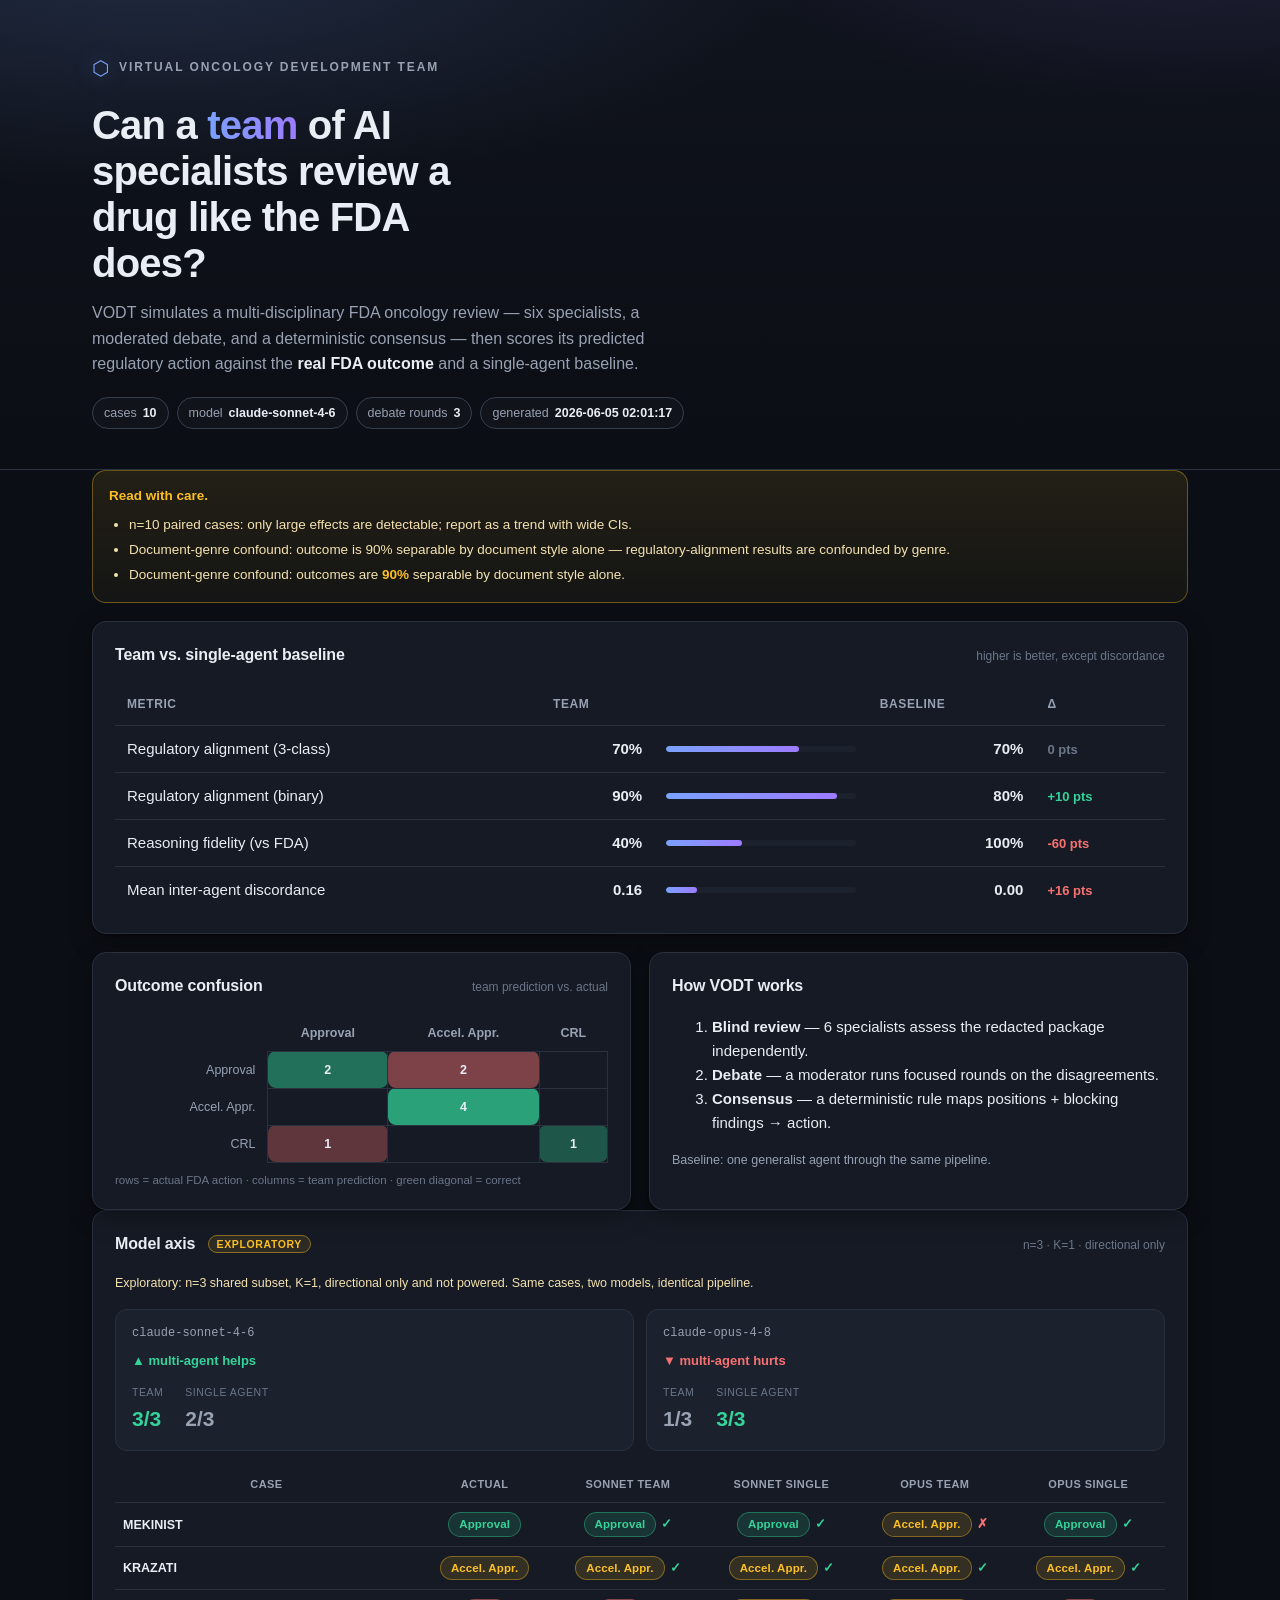
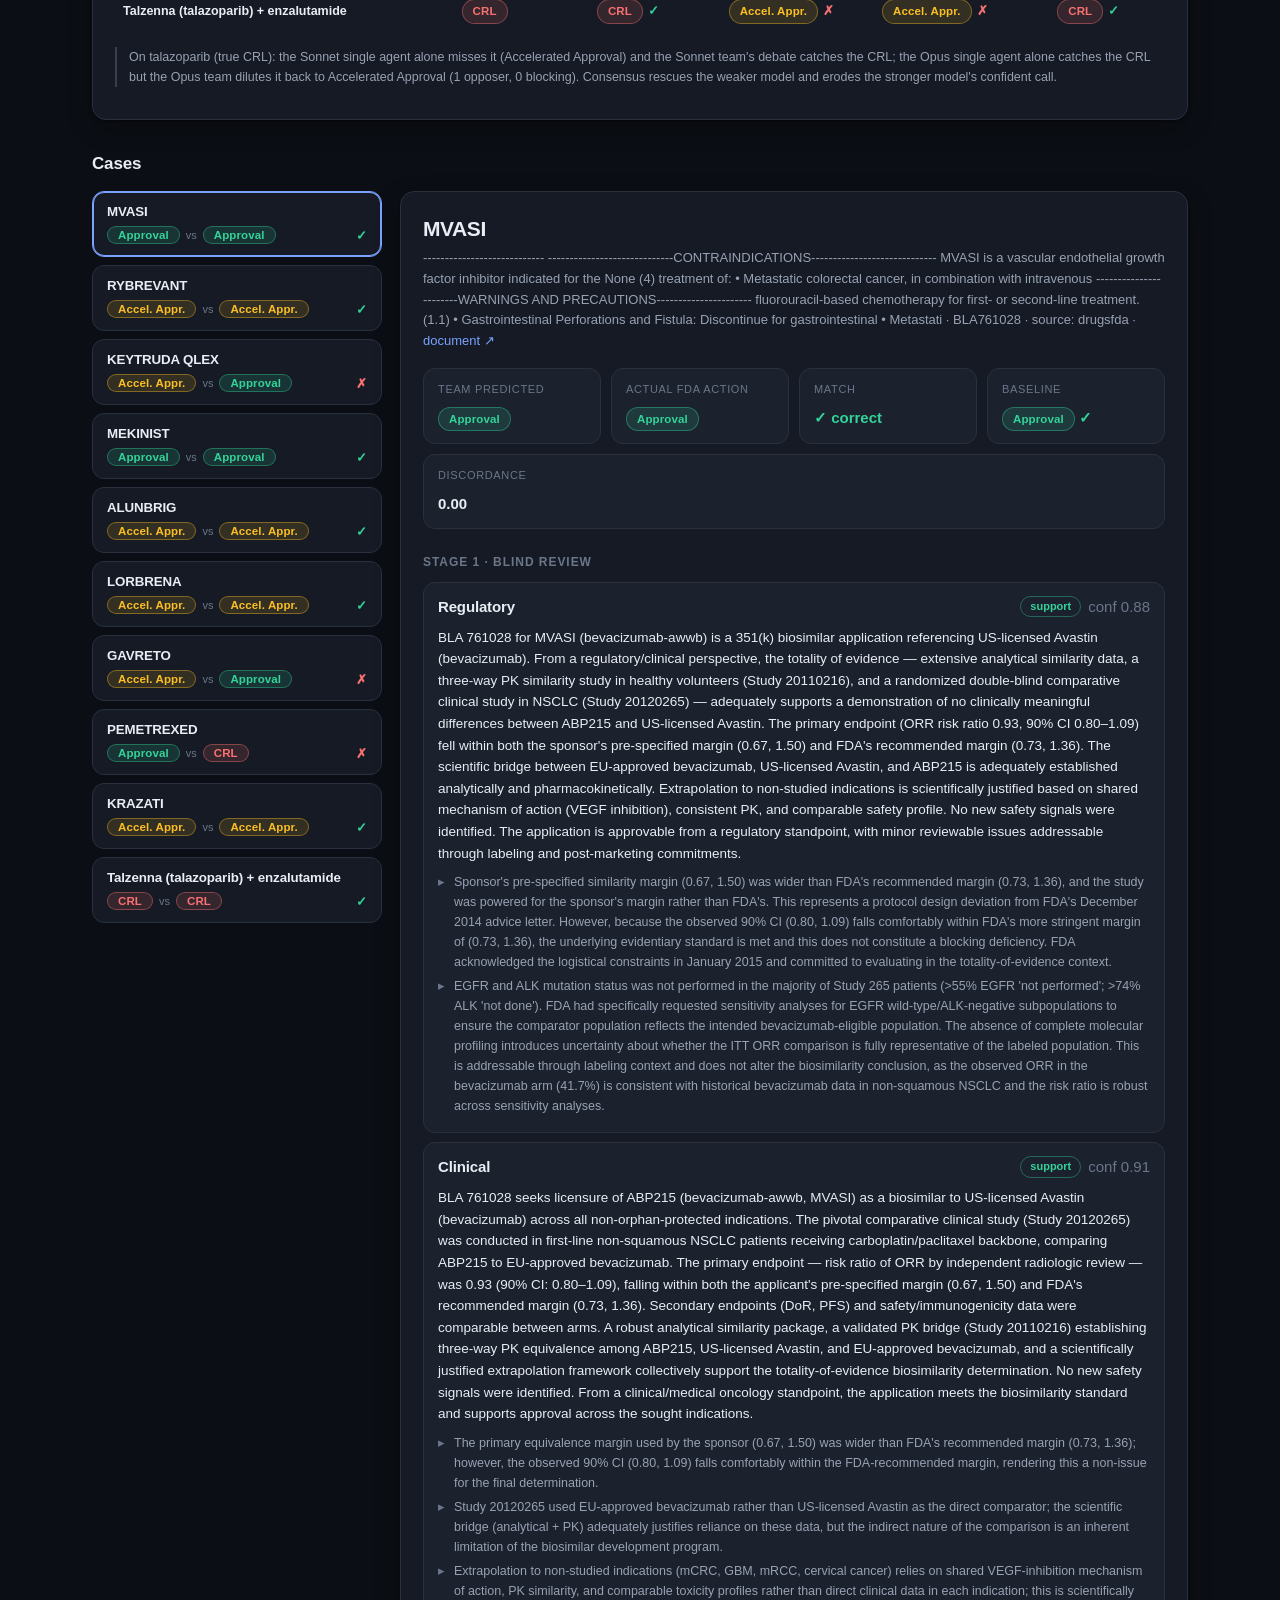
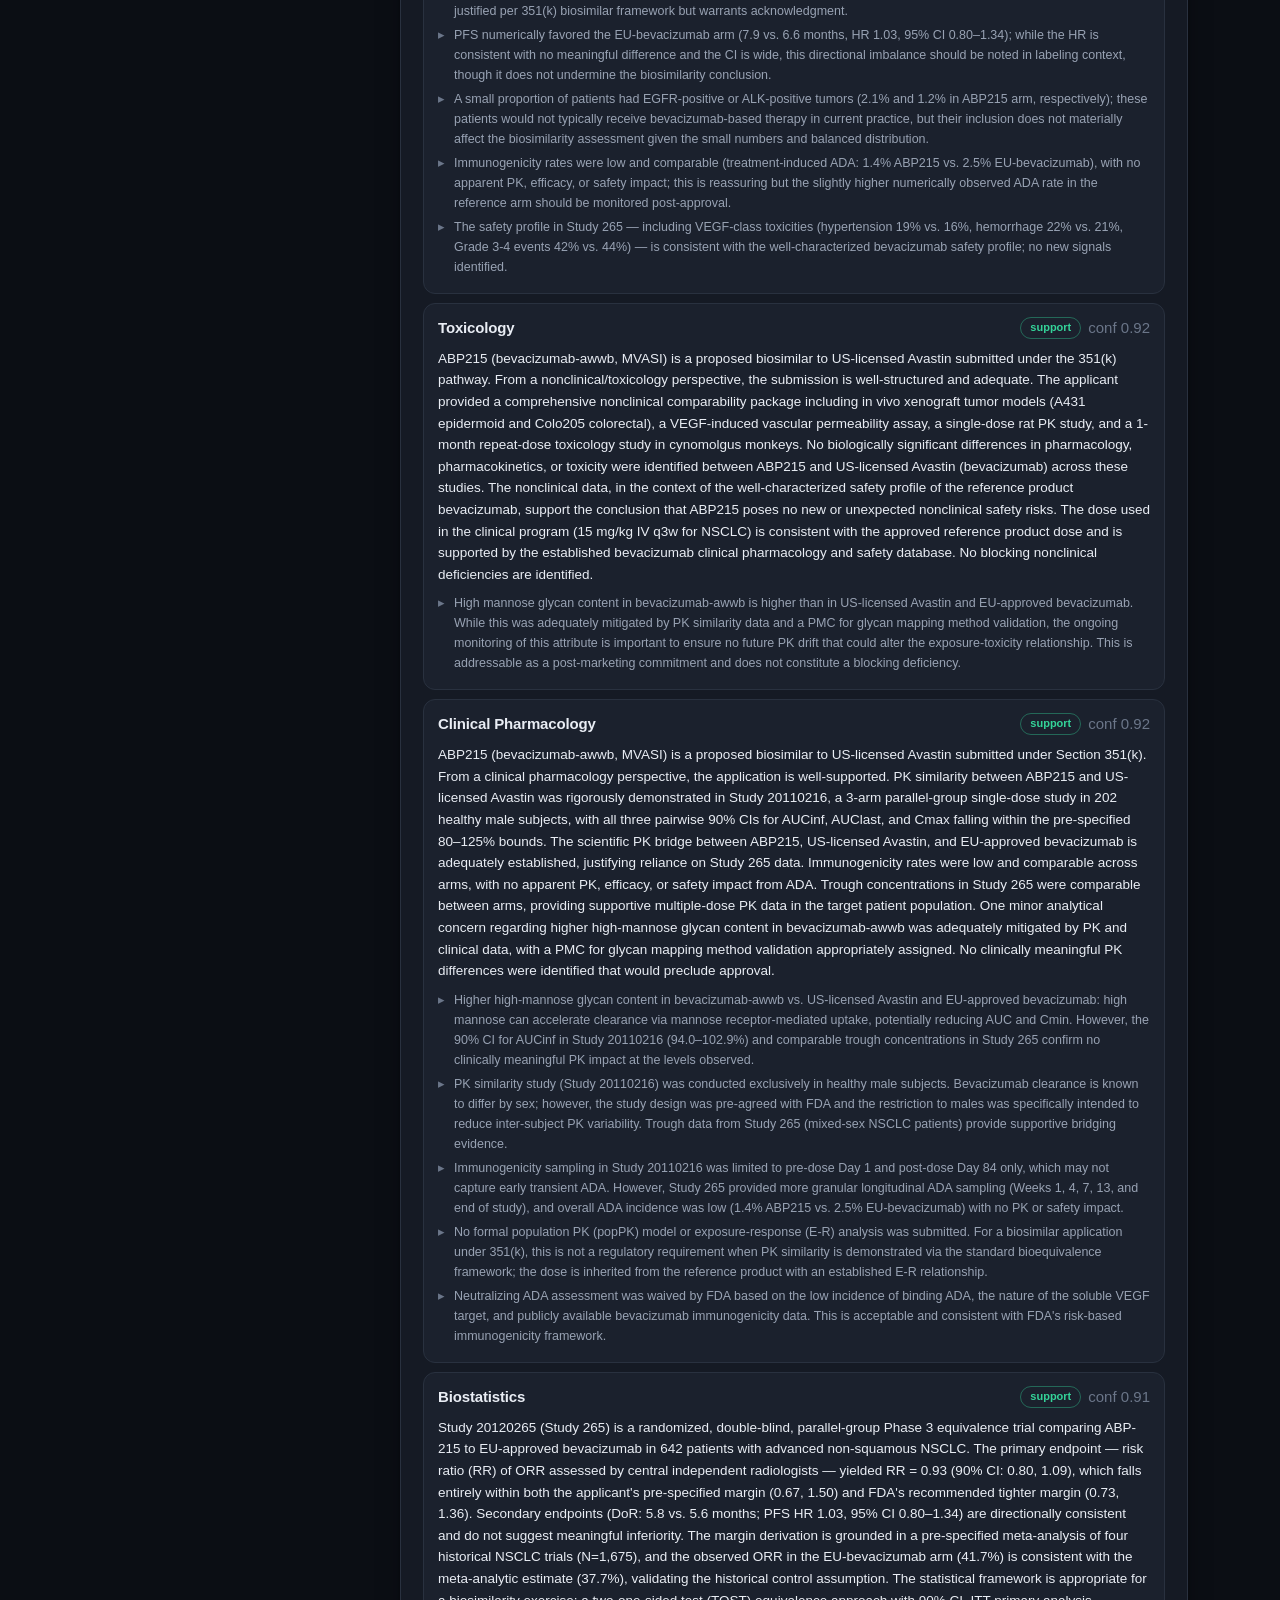
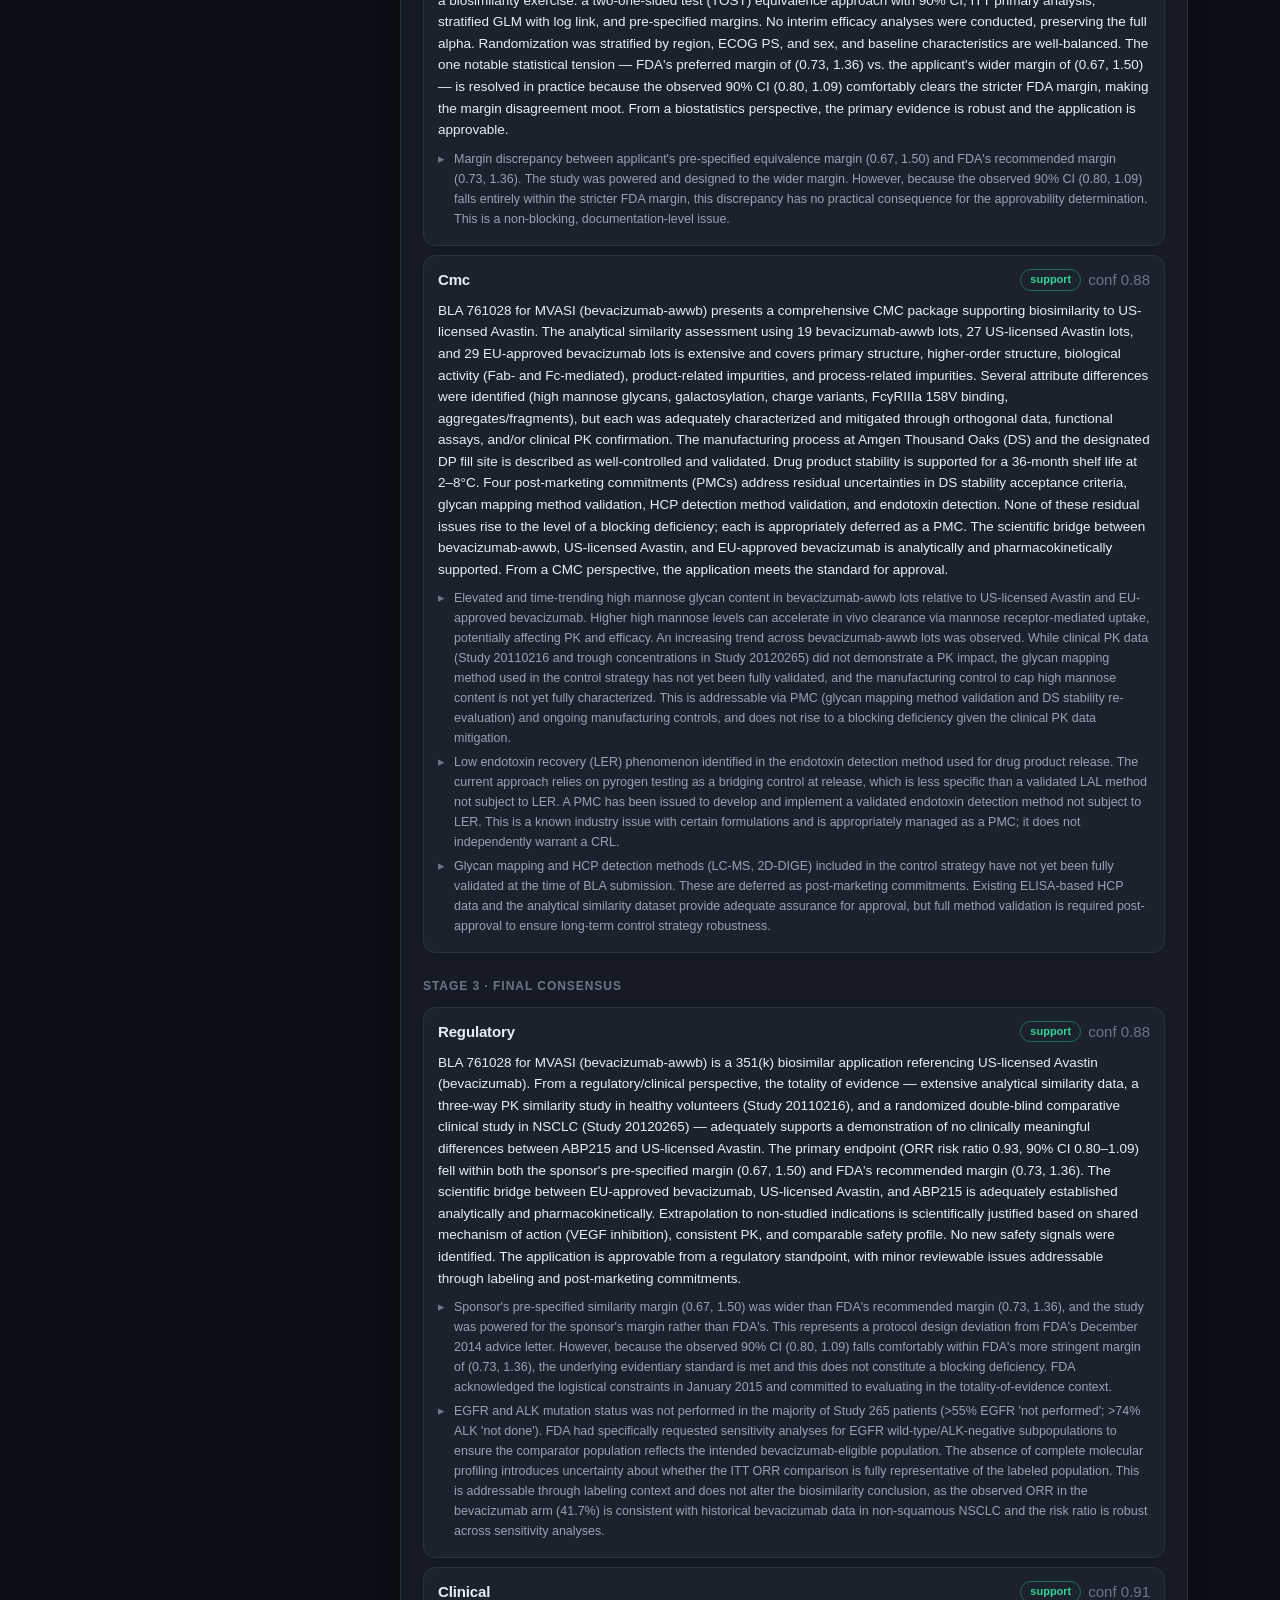
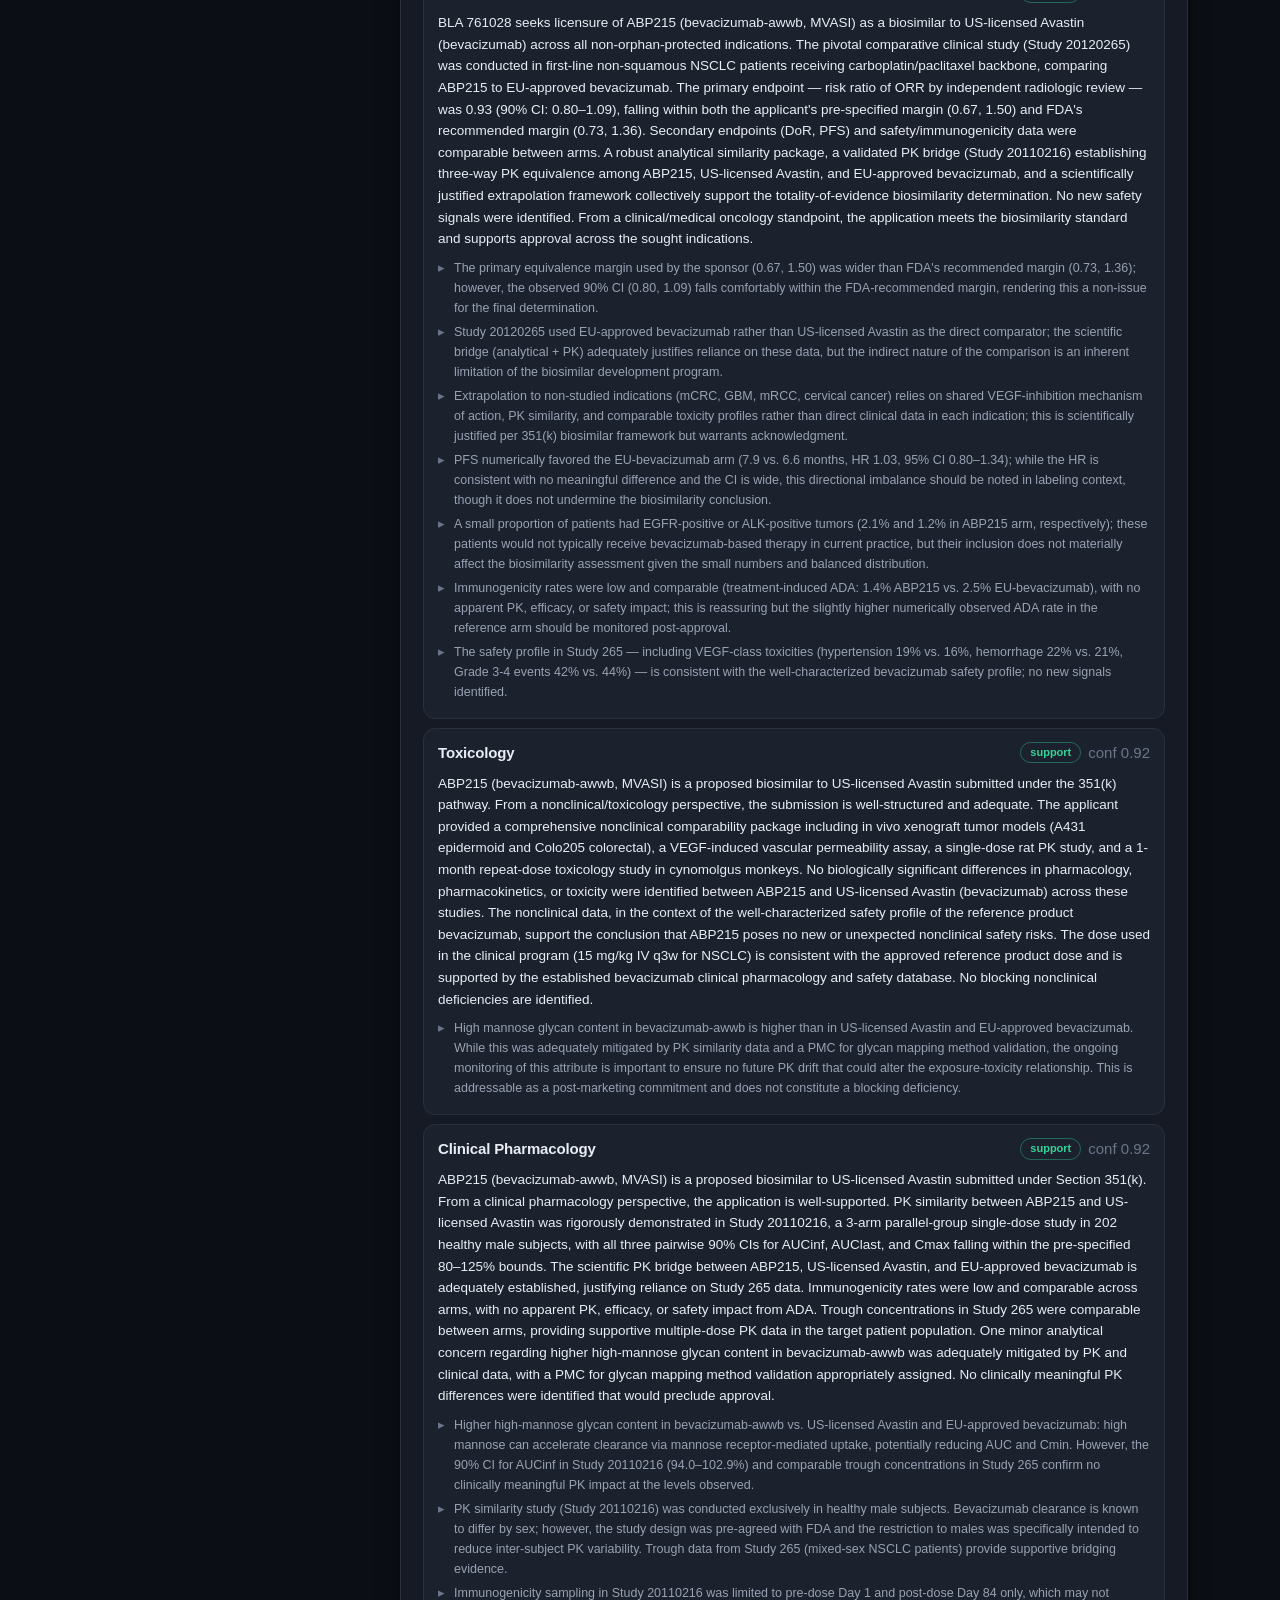
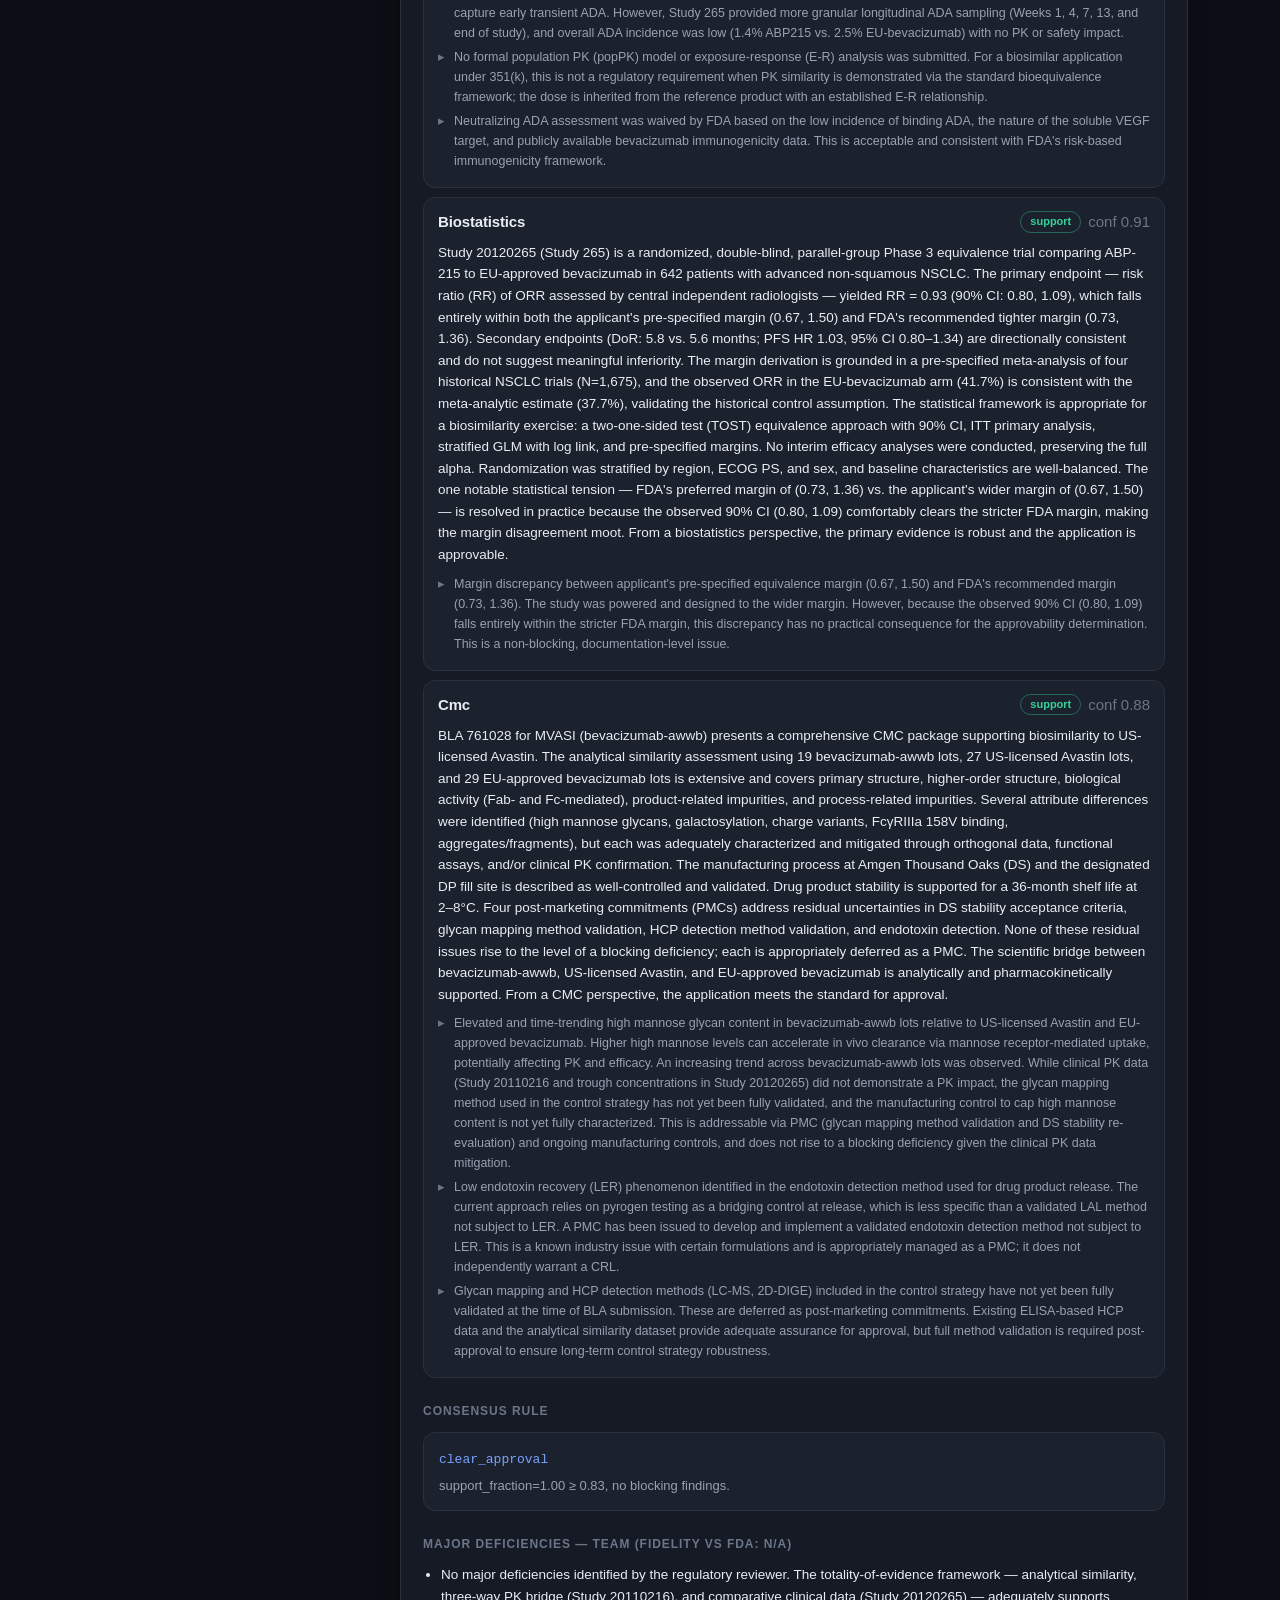
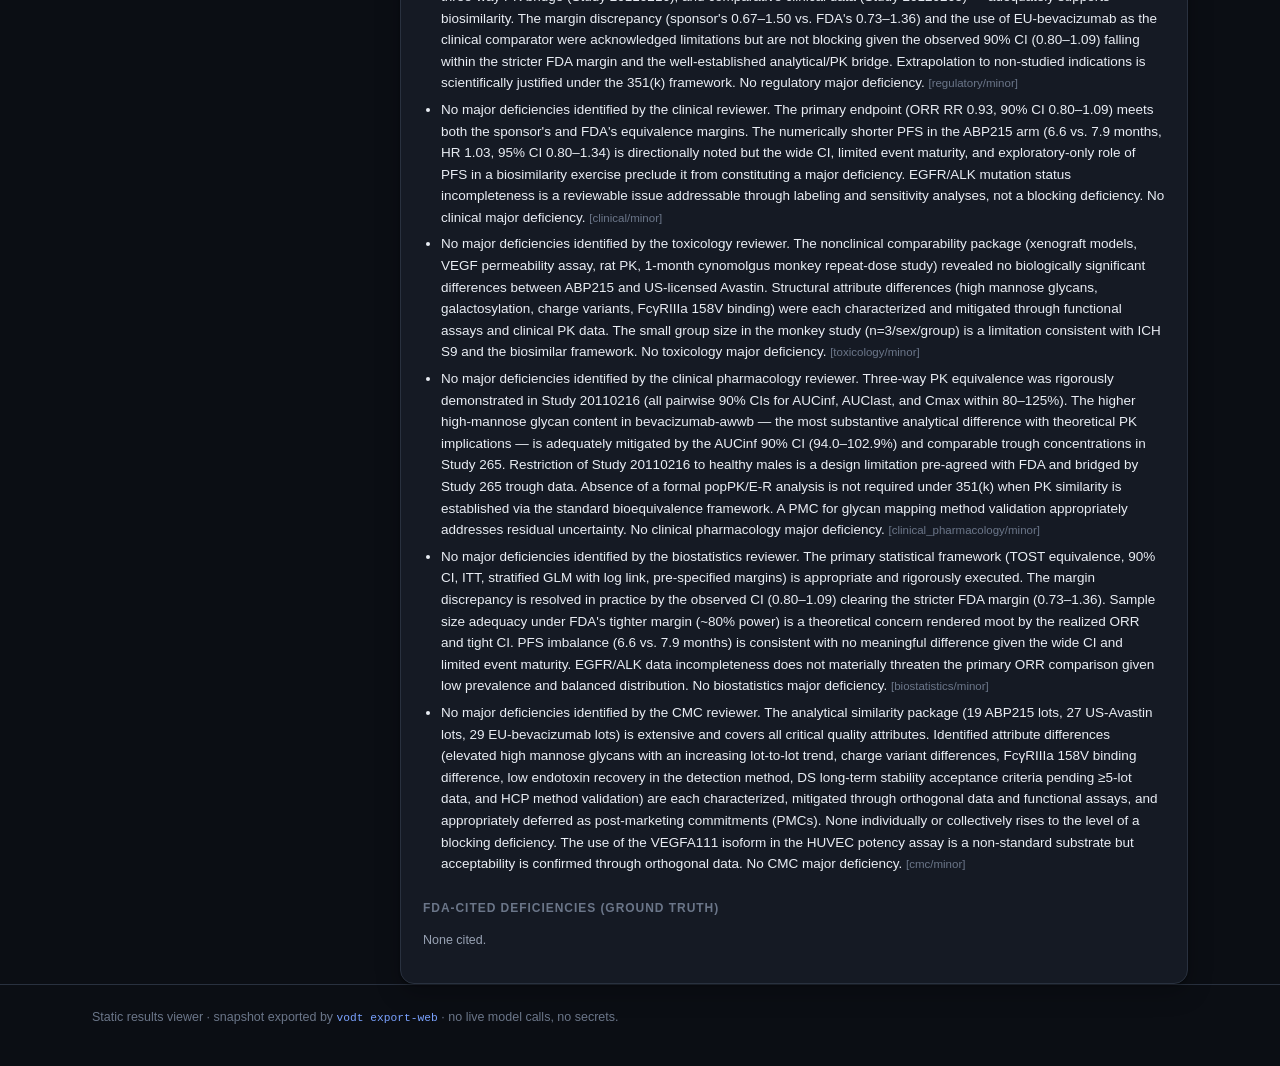
==== commit 6137222c: "Add exploratory model-axis panel (Sonnet vs Opus) A clearly labeled n=3, K=1 panel compares multi-ag" ====
--- a/index.html
+++ b/index.html
@@ -50,6 +50,14 @@
       </div>
     </section>
 
+    <section id="axis" class="card axis-card" hidden>
+      <div class="card-head">
+        <h2>Model axis <span class="tagx">exploratory</span></h2>
+        <span class="hint" id="axis-hint"></span>
+      </div>
+      <div id="axis-body"></div>
+    </section>
+
     <section>
       <h2 class="section-title">Cases</h2>
       <div class="layout">
--- a/styles.css
+++ b/styles.css
@@ -151,5 +151,30 @@
 .aggbox .pat { font-family: ui-monospace, monospace; color: var(--accent); font-size: 13px; }
 .aggbox .summary { color: var(--muted); font-size: 13px; margin-top: 6px; }
 
+/* model axis (exploratory) */
+.tagx { font-size: 10.5px; font-weight: 700; text-transform: uppercase; letter-spacing: .06em;
+  color: var(--amber); border: 1px solid rgba(251,191,36,.45); background: rgba(251,191,36,.1);
+  padding: 2px 8px; border-radius: 999px; margin-left: 8px; vertical-align: middle; }
+.axis-card .axis-note { color: #f4e2b0; font-size: 12.5px; margin: 0 0 16px; }
+.axis2x2 { display: grid; grid-template-columns: repeat(2, 1fr); gap: 12px; margin-bottom: 16px; }
+@media (max-width: 620px) { .axis2x2 { grid-template-columns: 1fr; } }
+.axis-cell { background: var(--panel2); border: 1px solid var(--line); border-radius: 12px; padding: 14px 16px; }
+.axis-cell .m { font-family: ui-monospace, monospace; font-size: 12px; color: var(--muted); }
+.axis-cell .vr { font-weight: 700; font-size: 13px; margin: 8px 0 12px; }
+.axis-cell .vr.up { color: var(--green); } .axis-cell .vr.down { color: var(--red); }
+.axis-cell .scores { display: flex; gap: 22px; }
+.axis-cell .sc .k { font-size: 10.5px; color: var(--faint); text-transform: uppercase; letter-spacing: .05em; display: block; margin-bottom: 2px; }
+.axis-cell .sc .v { font-weight: 700; font-size: 21px; font-variant-numeric: tabular-nums; color: var(--muted); }
+.axis-cell .sc .v.win { color: var(--green); }
+.axis-scroll { overflow-x: auto; }
+table.axis { width: 100%; border-collapse: collapse; font-size: 12.5px; }
+table.axis th, table.axis td { padding: 9px 8px; border-bottom: 1px solid var(--line); text-align: center; white-space: nowrap; }
+table.axis th { color: var(--muted); font-weight: 600; font-size: 11px; text-transform: uppercase; letter-spacing: .04em; }
+table.axis td.drug { text-align: left; color: var(--text); font-weight: 600; }
+table.axis tbody tr:last-child td { border-bottom: none; }
+table.axis .mk { font-weight: 700; margin-left: 5px; }
+table.axis .mk.ok { color: var(--green); } table.axis .mk.no { color: var(--red); }
+.axis-mech { margin-top: 14px; color: var(--muted); font-size: 12.5px; border-left: 2px solid var(--line2); padding-left: 12px; }
+
 footer { border-top: 1px solid var(--line); padding: 22px 0 40px; color: var(--faint); font-size: 12.5px; }
 .bad { color: var(--red); }
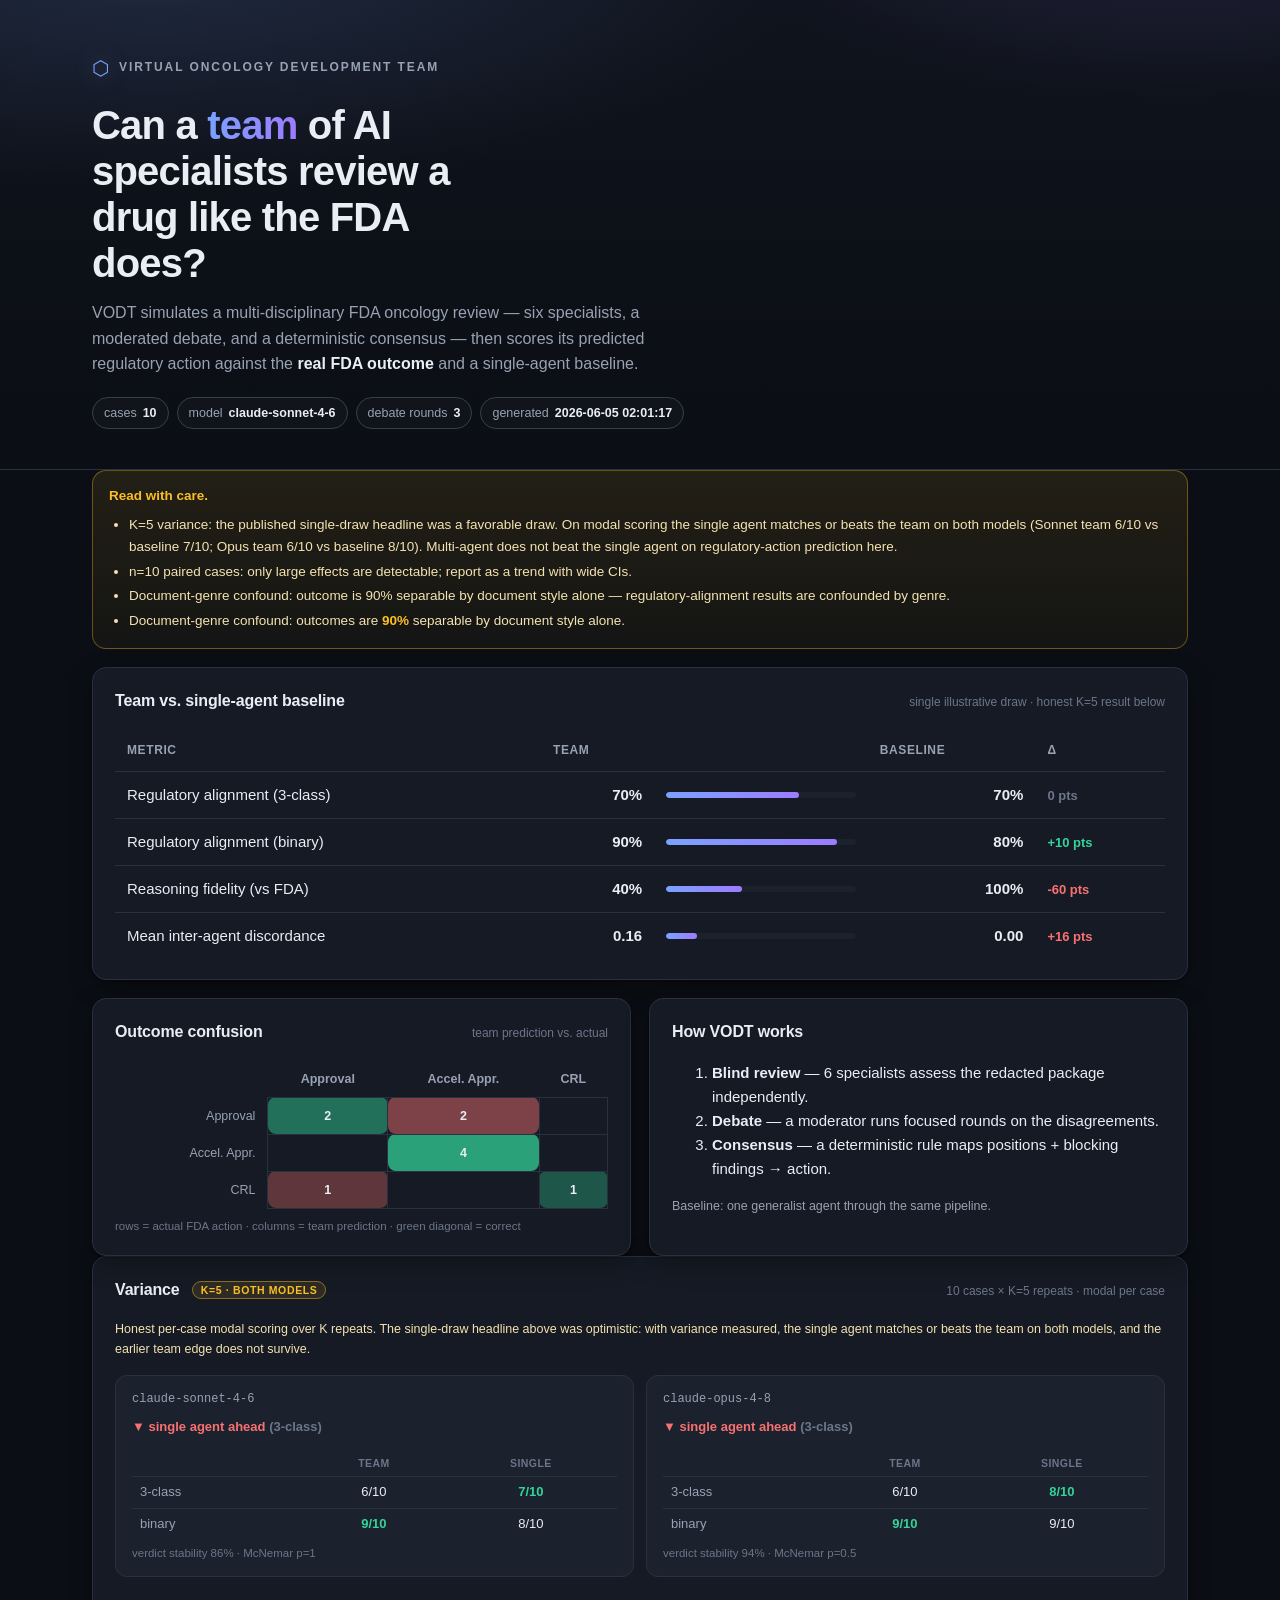
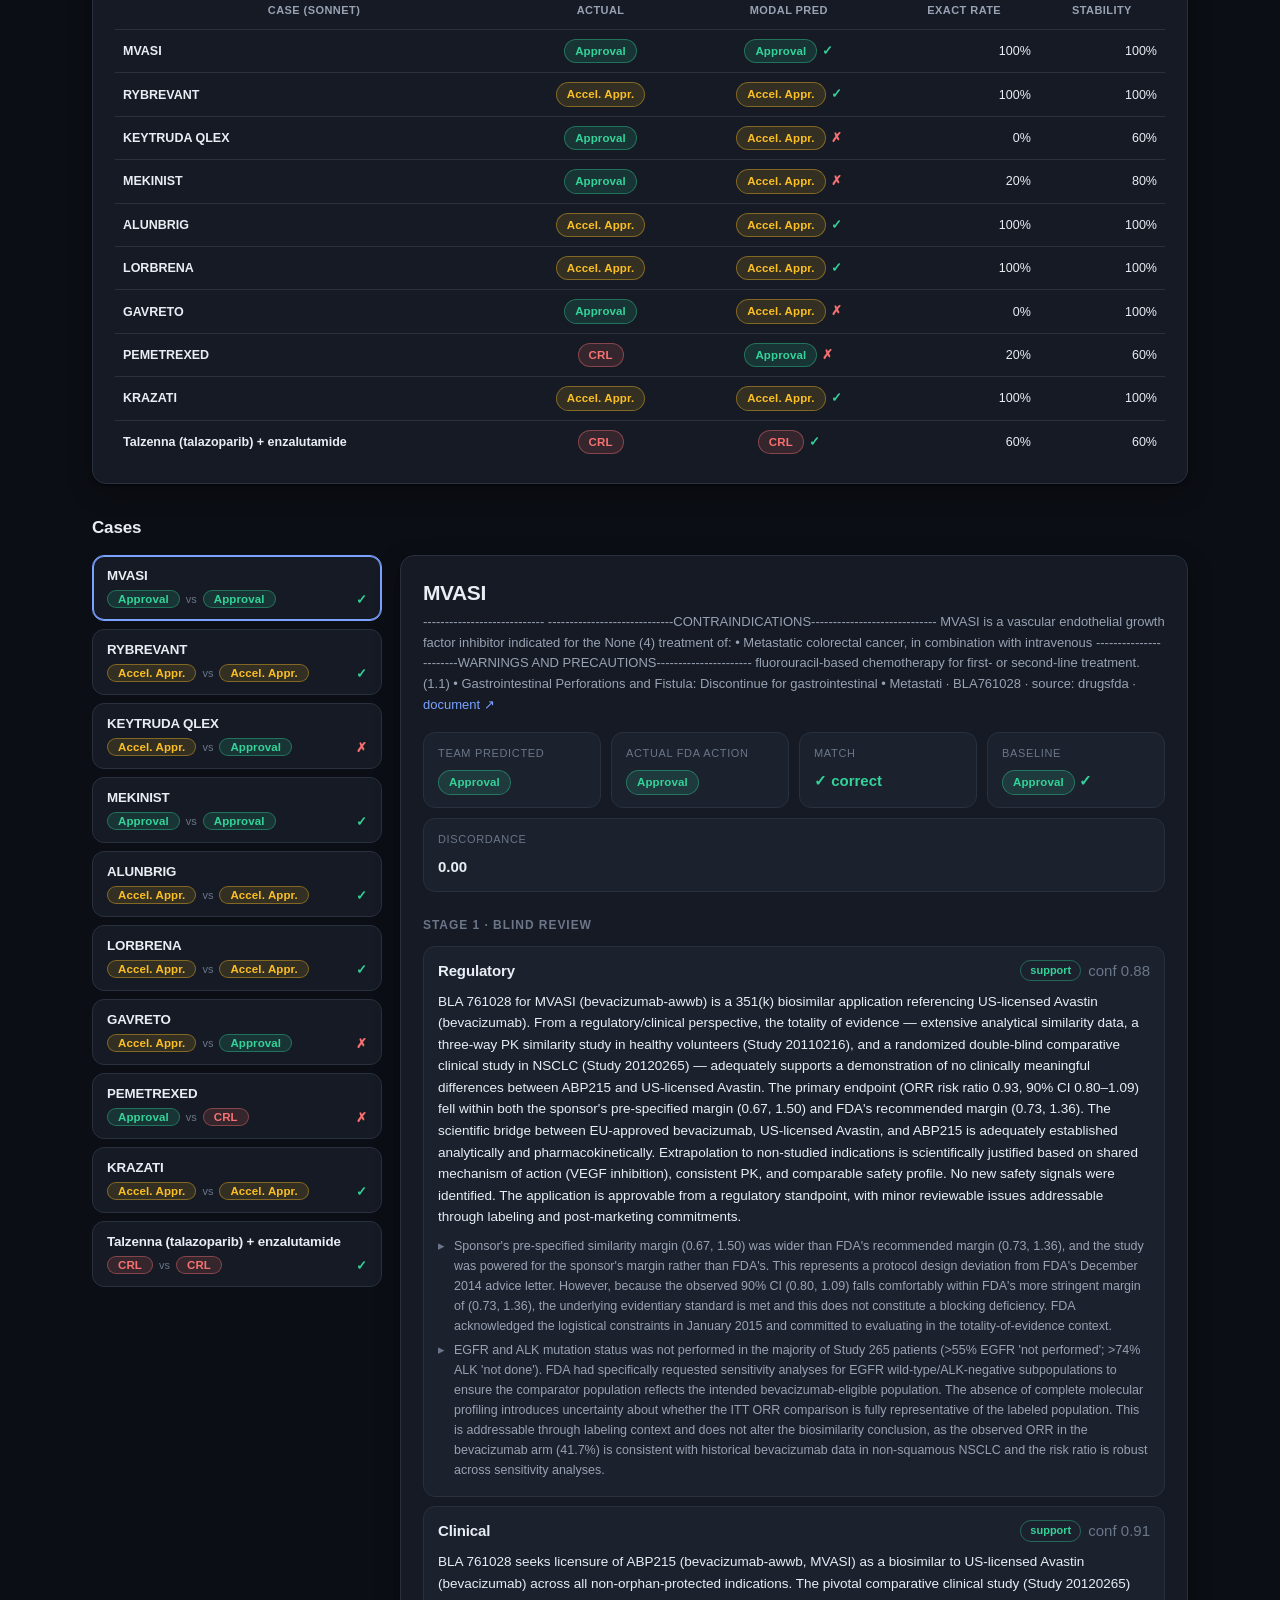
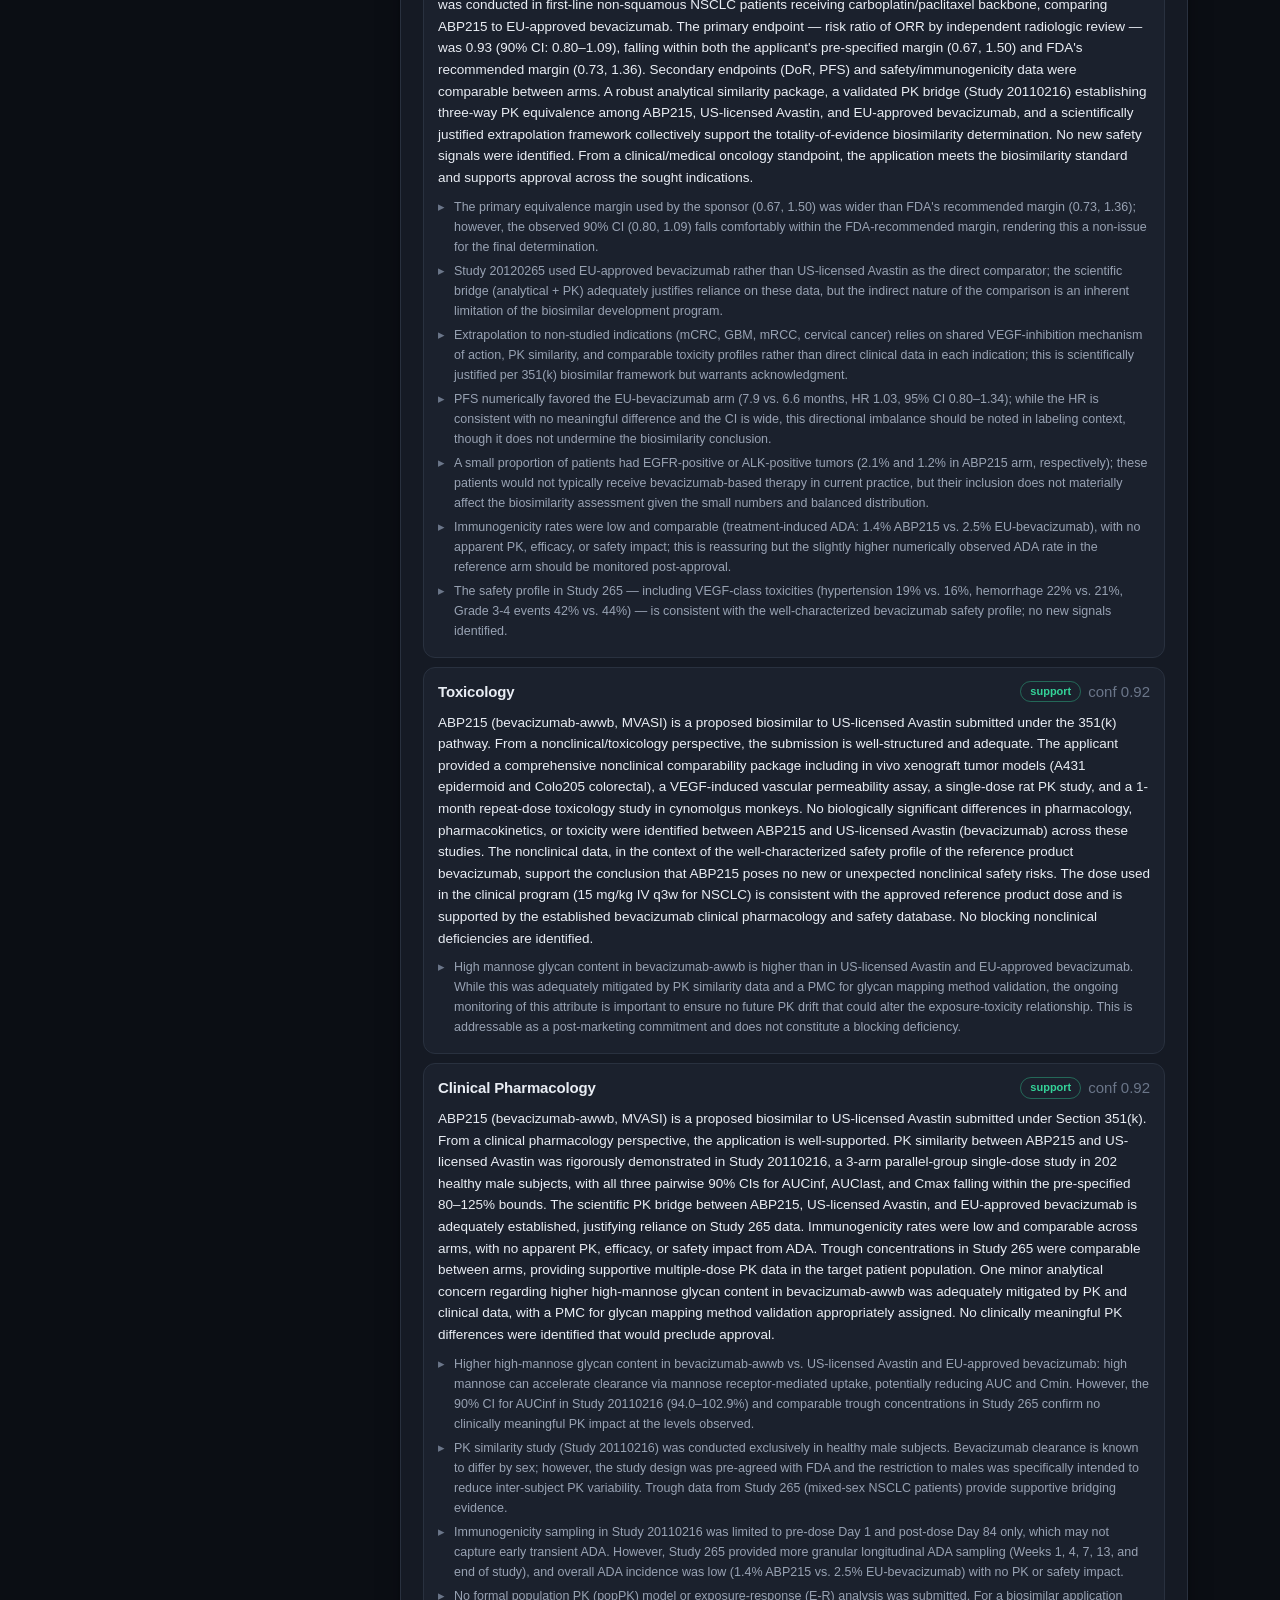
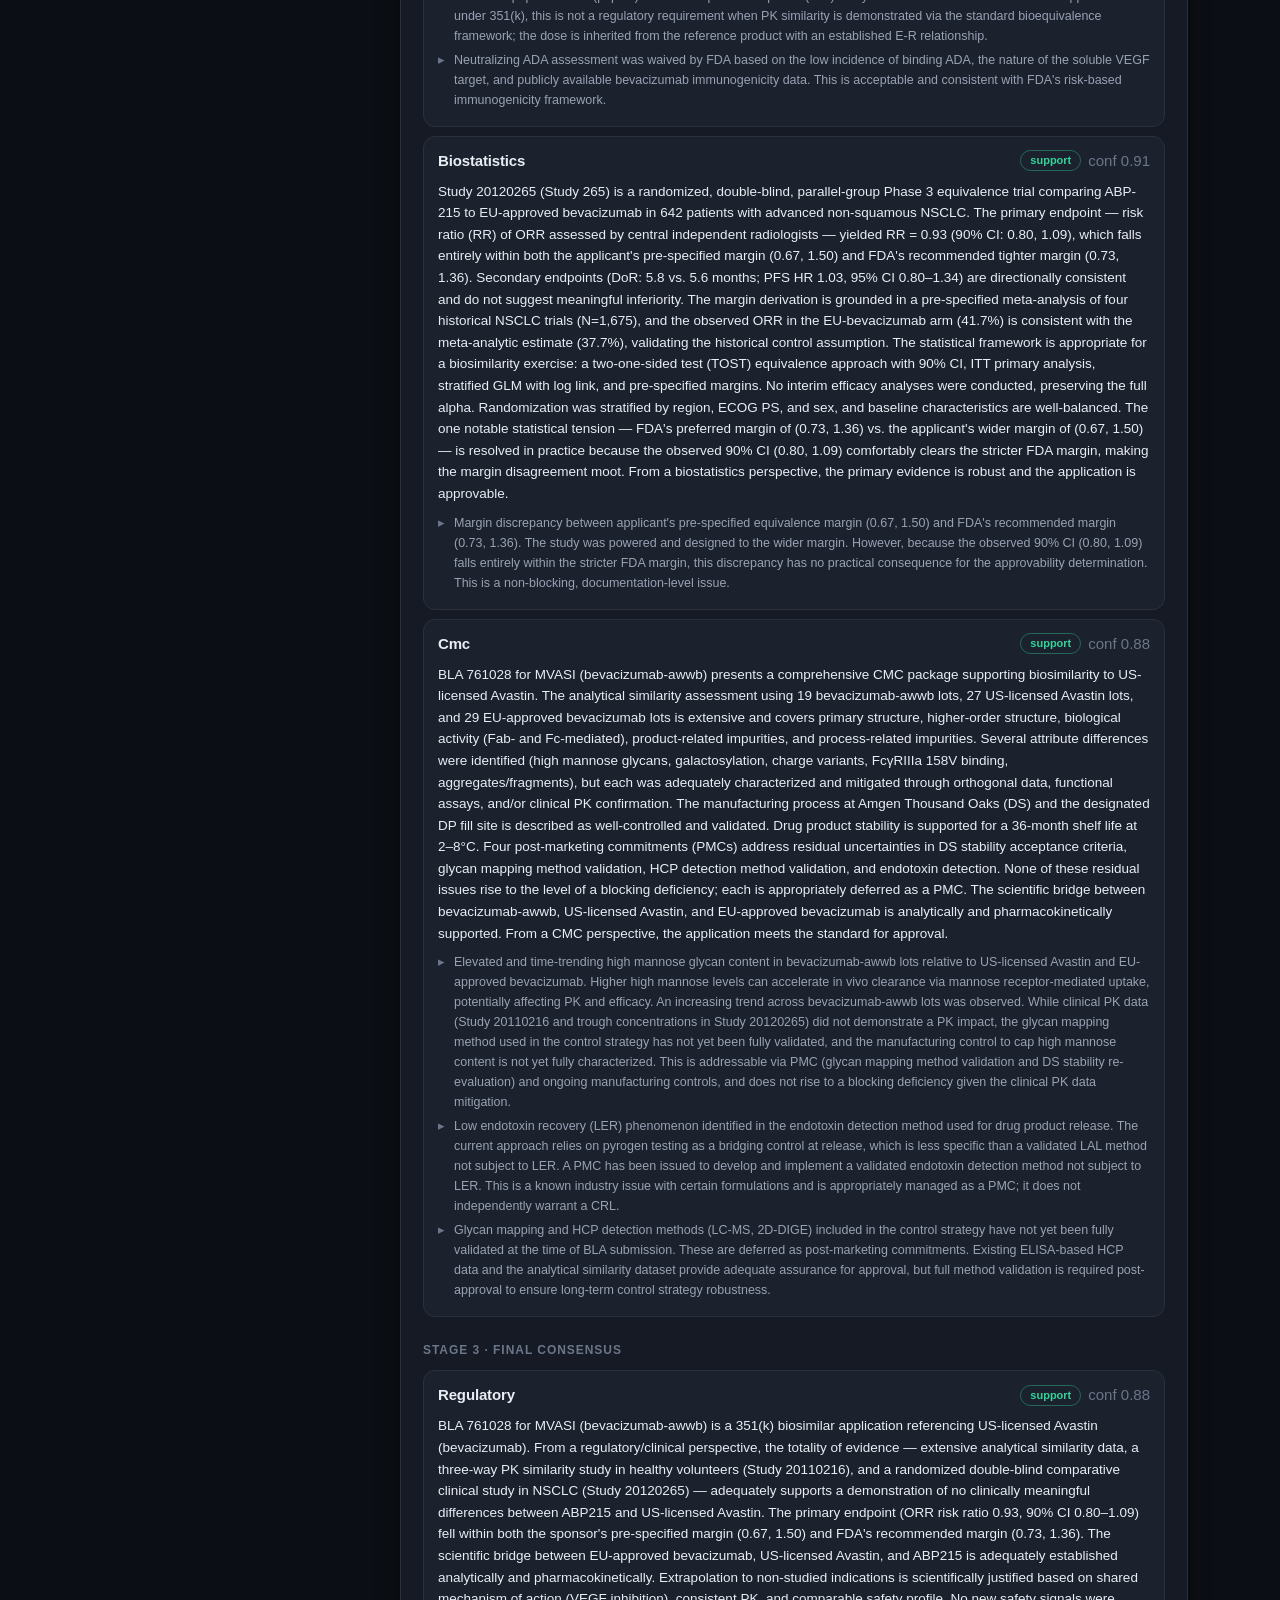
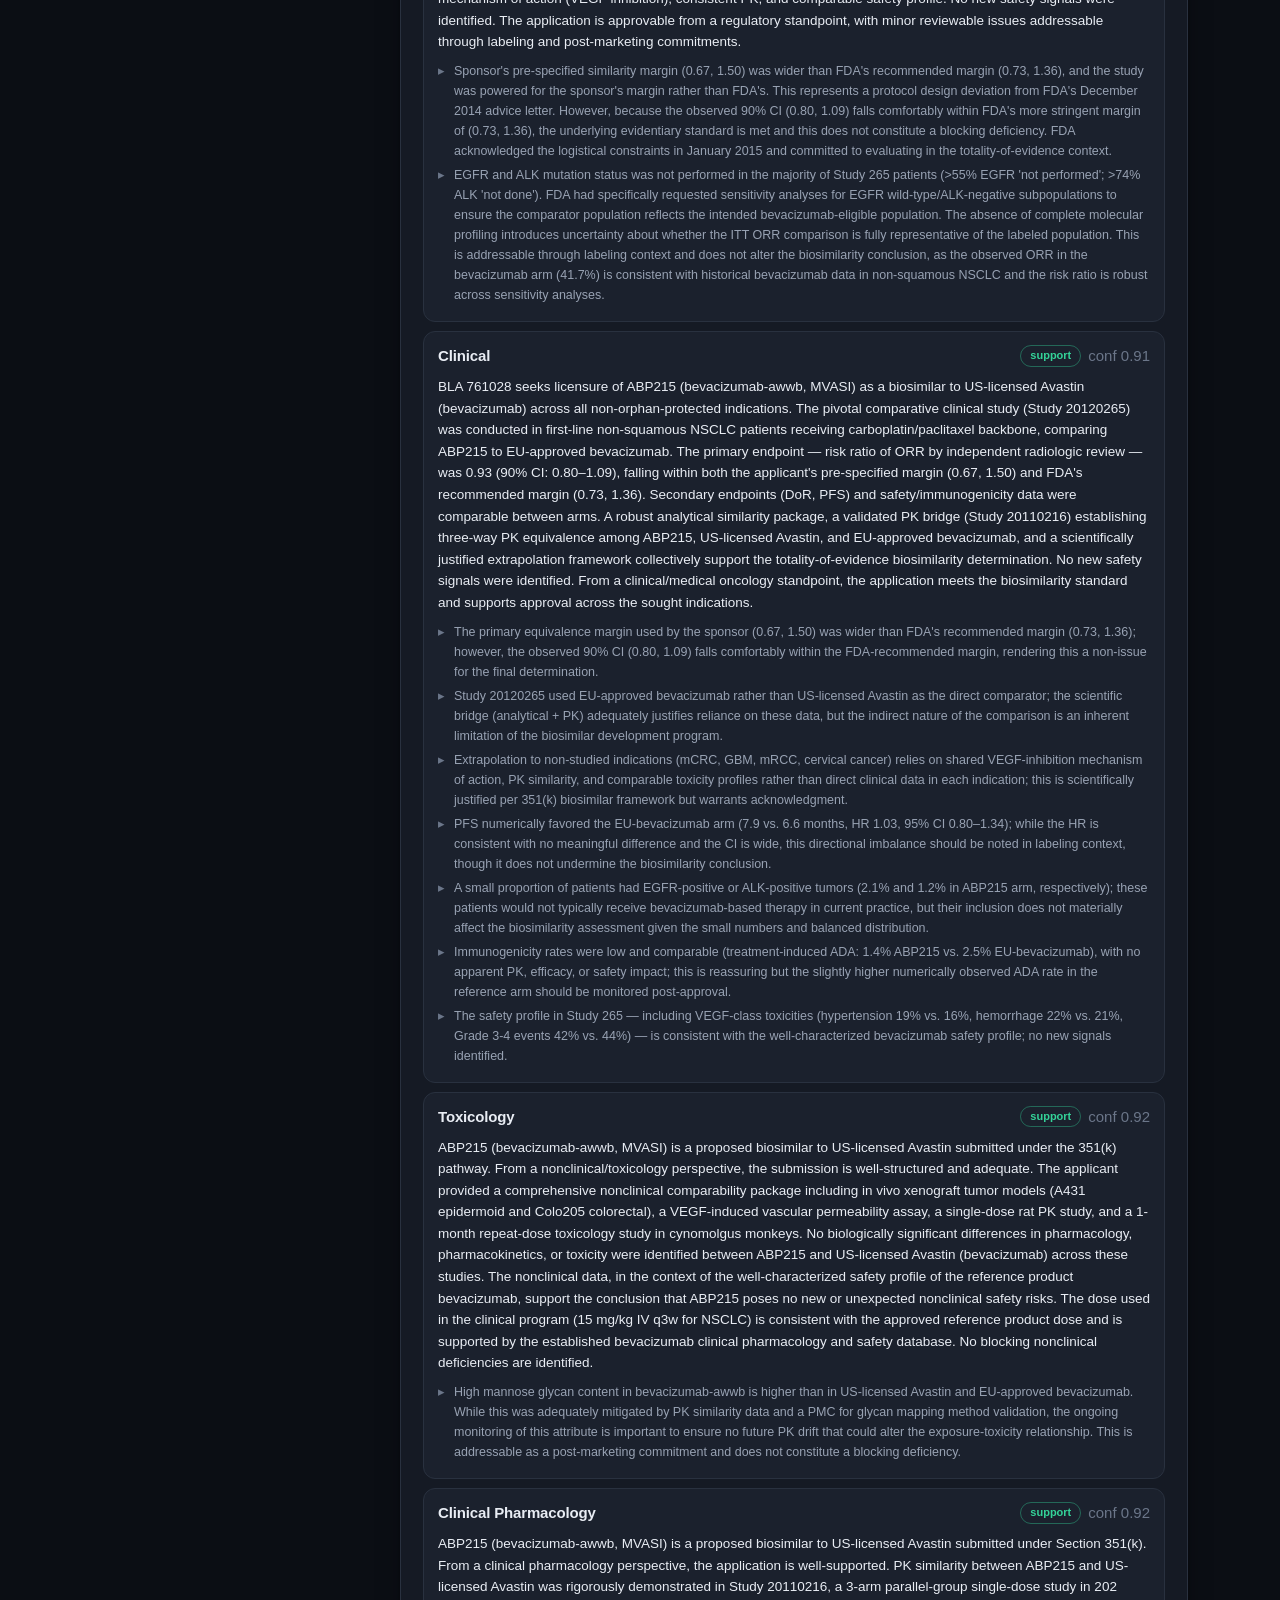
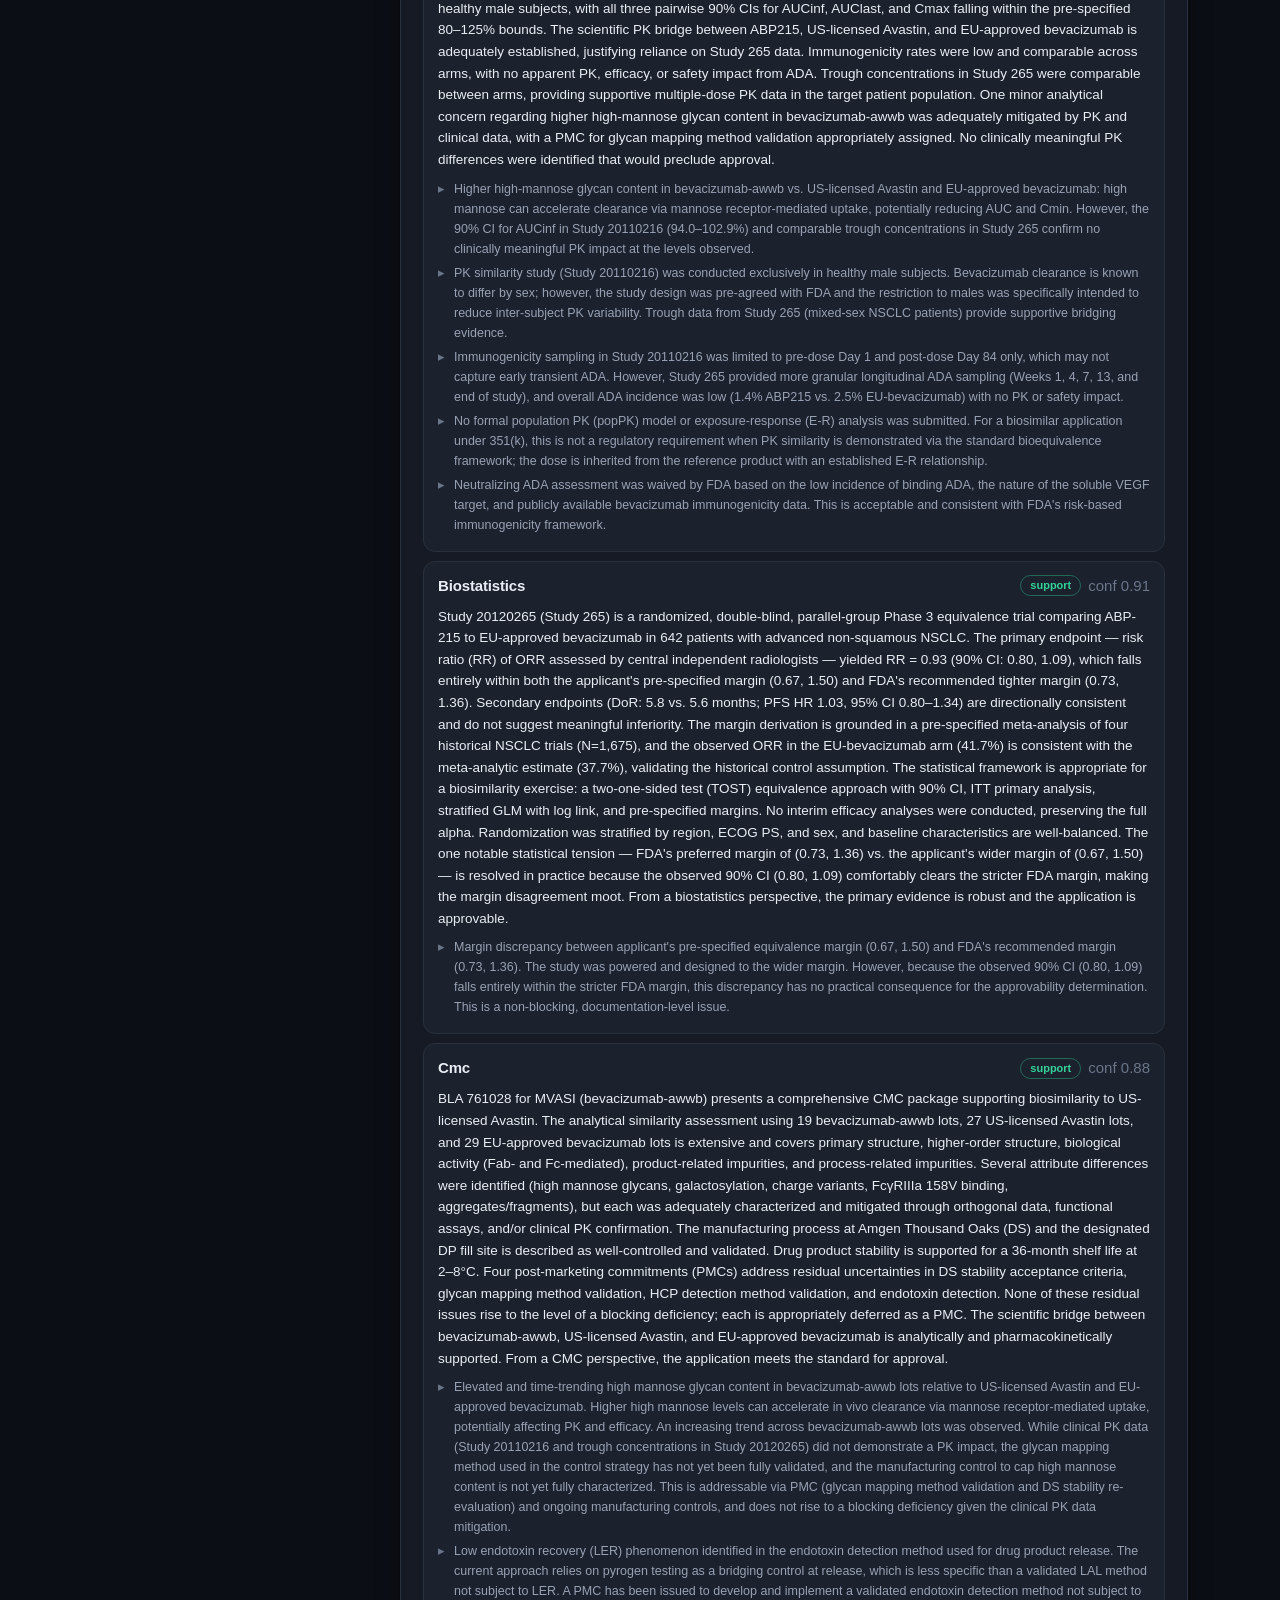
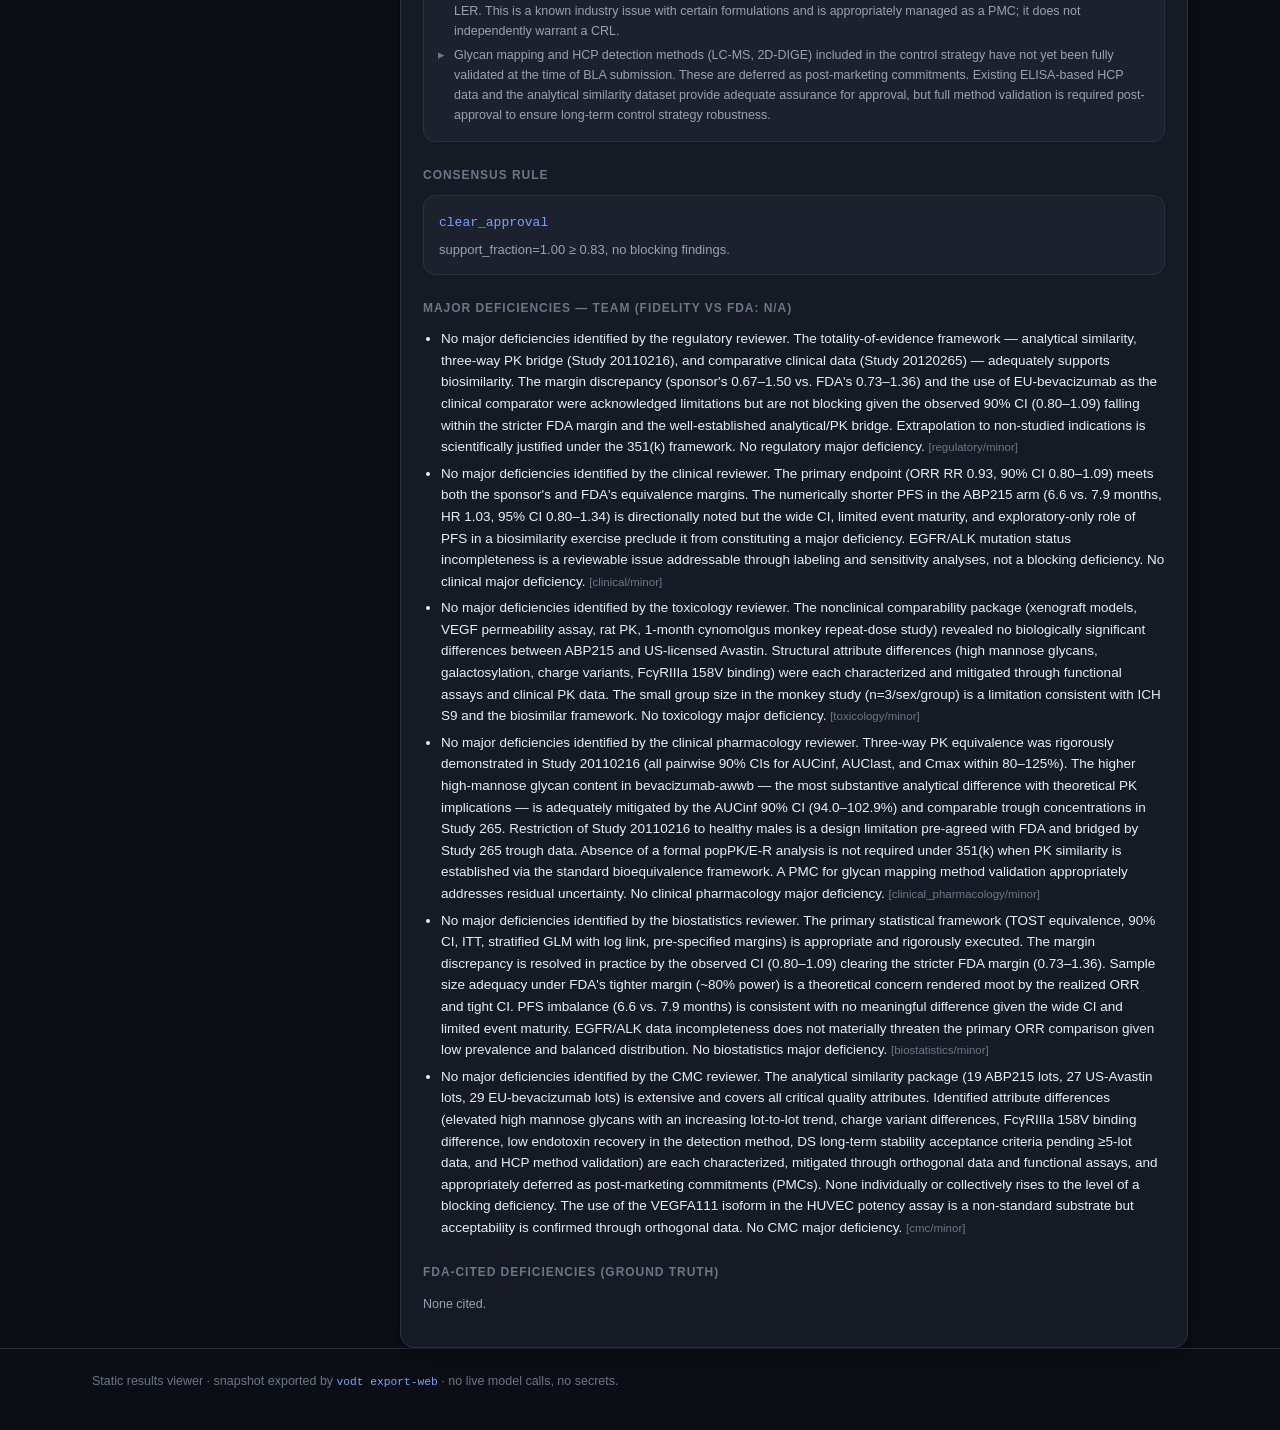
==== commit 714b775a: "Replace exploratory model-axis with honest K=5 variance panel Folds the K=5 variance result (both mo" ====
--- a/index.html
+++ b/index.html
@@ -29,7 +29,7 @@
     <section class="card">
       <div class="card-head">
         <h2>Team vs. single-agent baseline</h2>
-        <span class="hint">higher is better, except discordance</span>
+        <span class="hint">single illustrative draw · honest K=5 result below</span>
       </div>
       <div id="summary-body" class="loading">Loading results…</div>
     </section>
@@ -52,7 +52,7 @@
 
     <section id="axis" class="card axis-card" hidden>
       <div class="card-head">
-        <h2>Model axis <span class="tagx">exploratory</span></h2>
+        <h2>Variance <span class="tagx">K=5 · both models</span></h2>
         <span class="hint" id="axis-hint"></span>
       </div>
       <div id="axis-body"></div>
--- a/styles.css
+++ b/styles.css
@@ -175,6 +175,14 @@
 table.axis .mk { font-weight: 700; margin-left: 5px; }
 table.axis .mk.ok { color: var(--green); } table.axis .mk.no { color: var(--red); }
 .axis-mech { margin-top: 14px; color: var(--muted); font-size: 12.5px; border-left: 2px solid var(--line2); padding-left: 12px; }
+table.vtab { width: 100%; border-collapse: collapse; margin: 8px 0 4px; font-variant-numeric: tabular-nums; }
+table.vtab th, table.vtab td { padding: 5px 8px; text-align: center; font-size: 13px; border-bottom: 1px solid var(--line); }
+table.vtab th { color: var(--faint); font-weight: 600; font-size: 10.5px; text-transform: uppercase; letter-spacing: .04em; }
+table.vtab td:first-child, table.vtab th:first-child { text-align: left; color: var(--muted); }
+table.vtab tr:last-child td { border-bottom: none; }
+table.vtab td.win { color: var(--green); font-weight: 700; }
+.vmeta { font-size: 11.5px; color: var(--faint); margin-top: 4px; }
+table.axis.vcase td.num { text-align: right; }
 
 footer { border-top: 1px solid var(--line); padding: 22px 0 40px; color: var(--faint); font-size: 12.5px; }
 .bad { color: var(--red); }
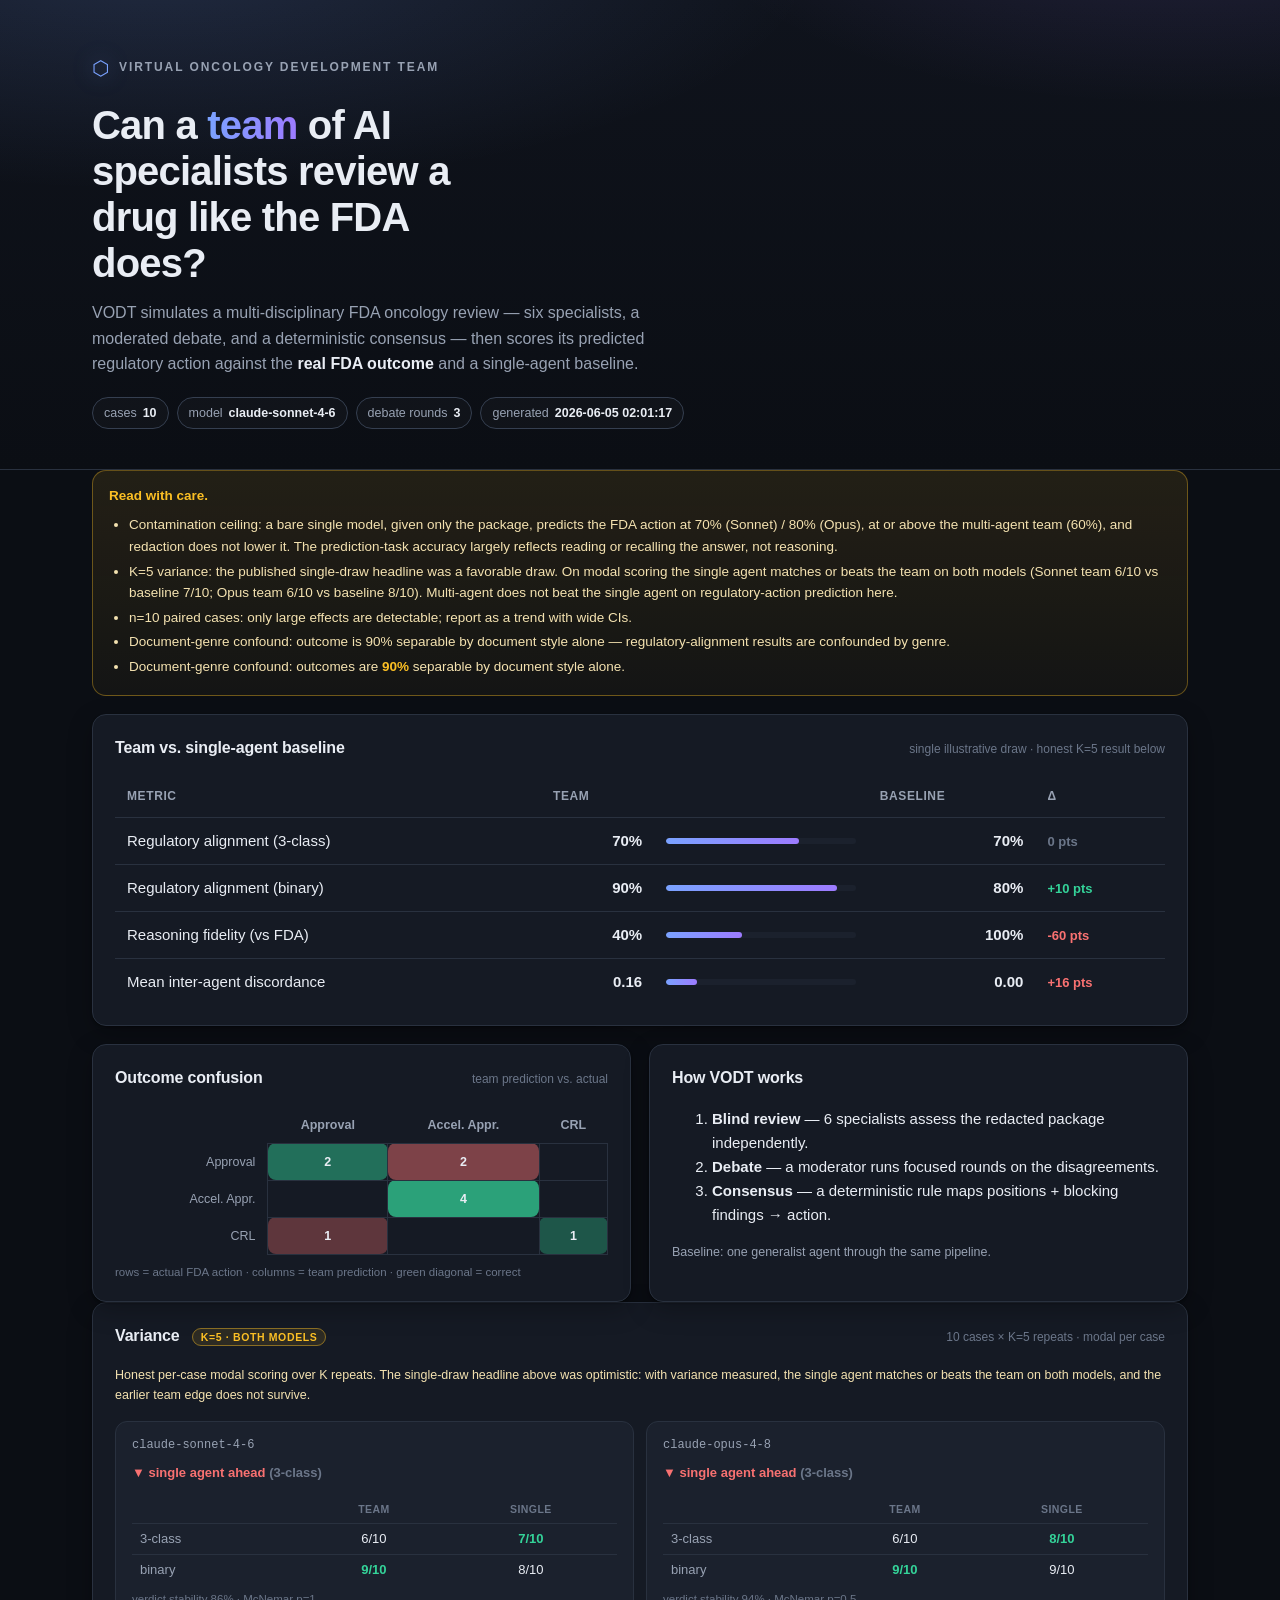
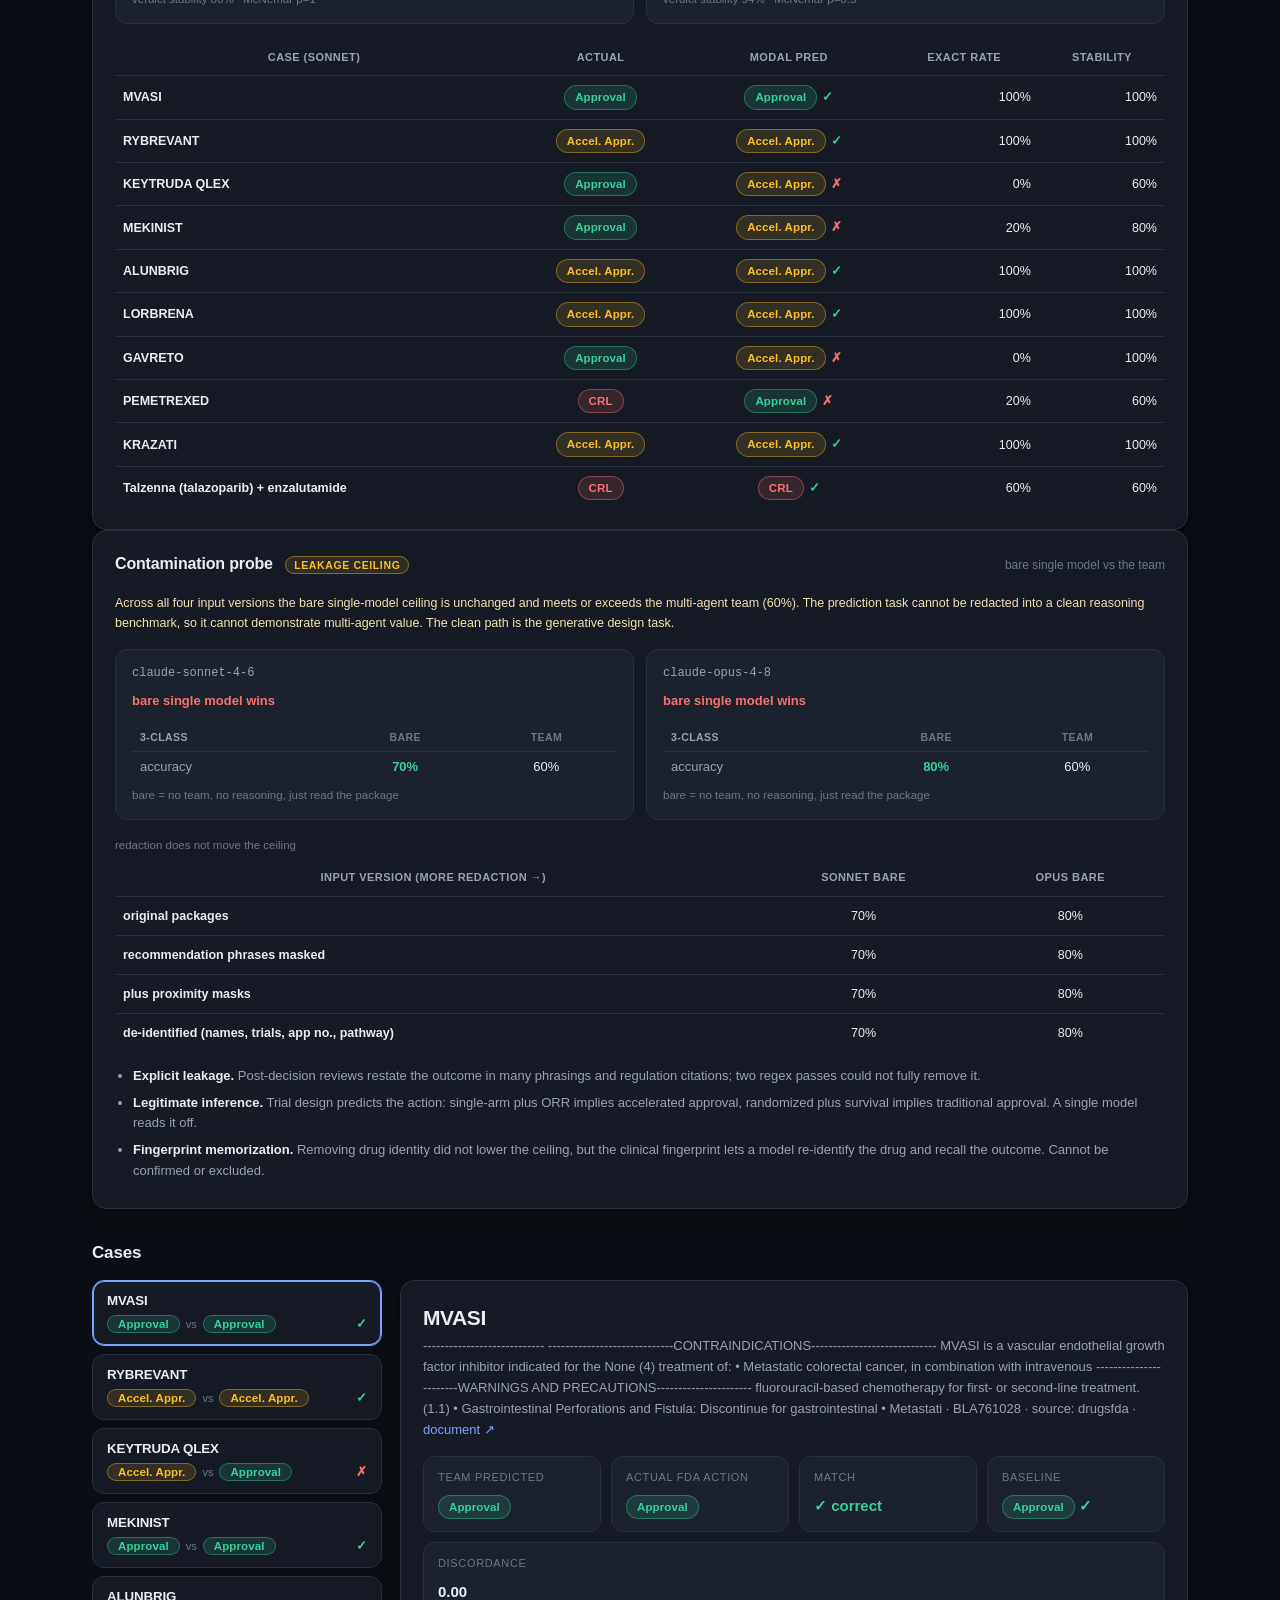
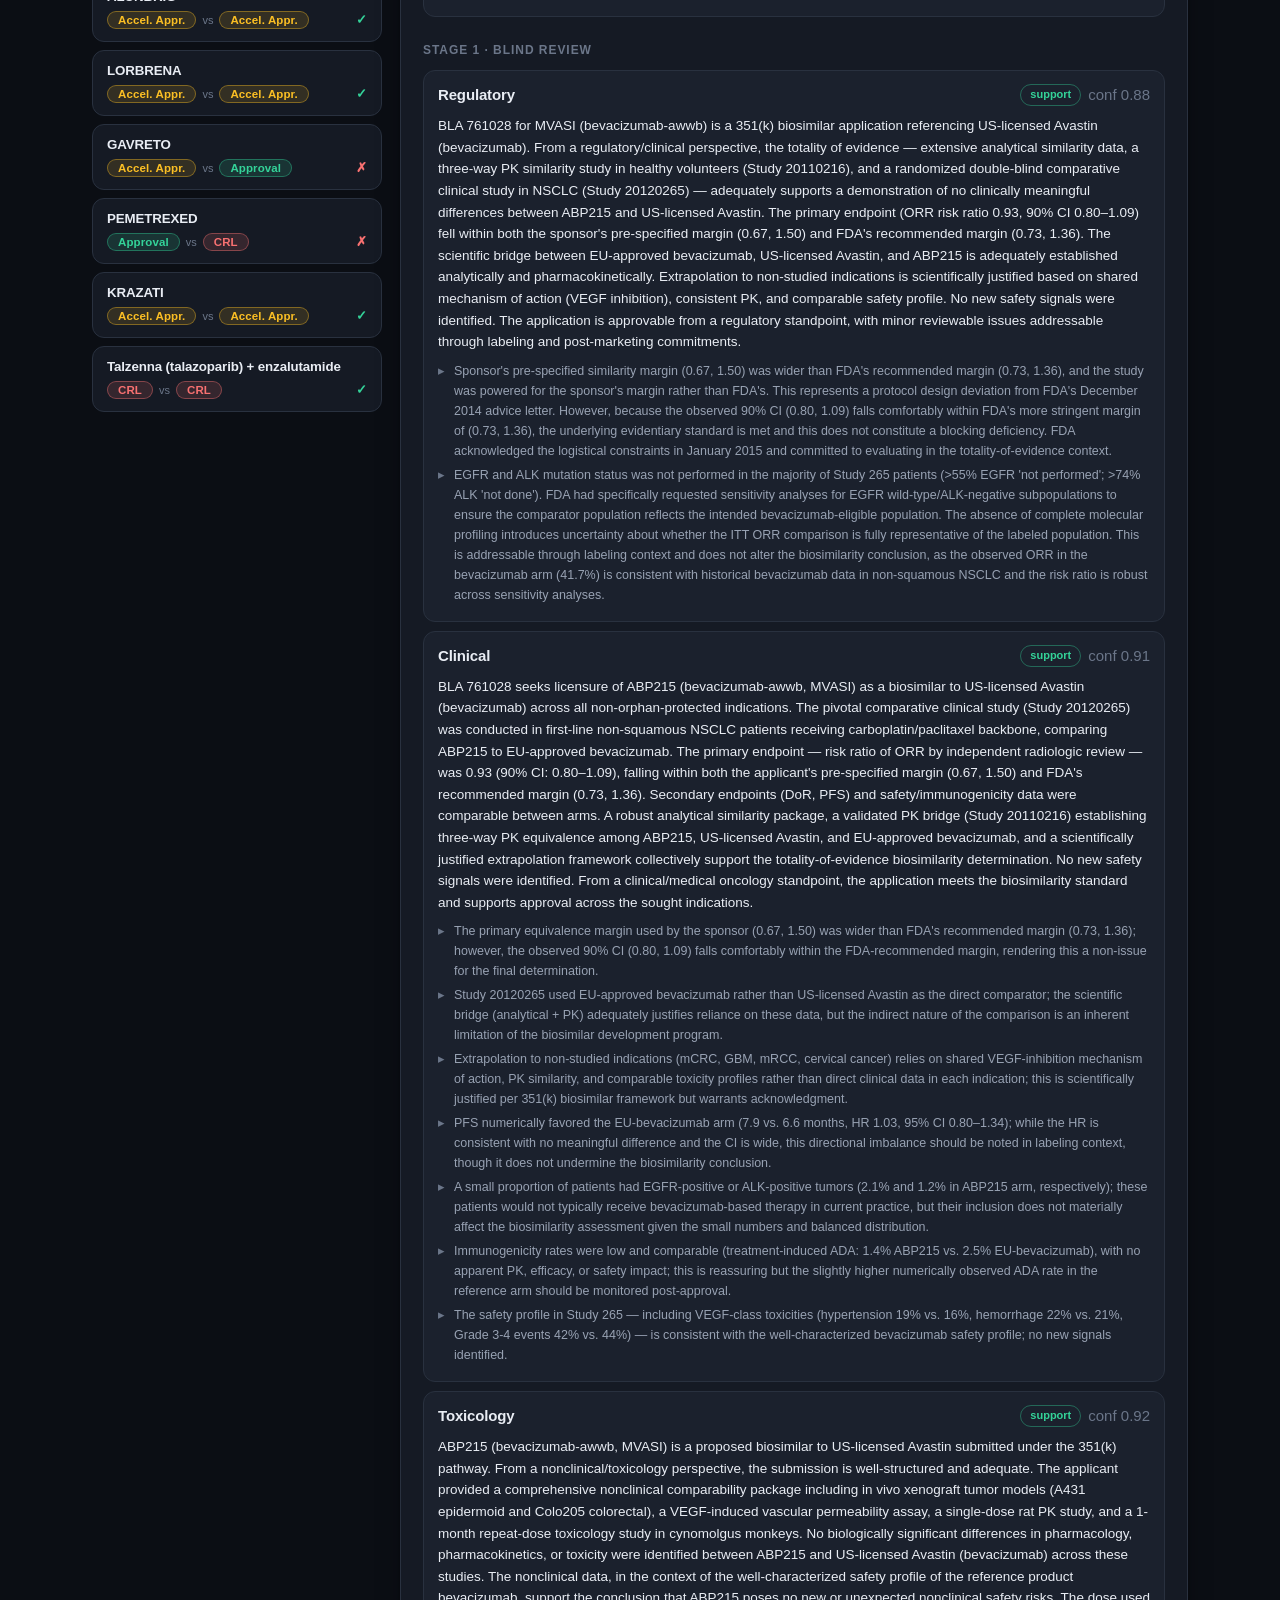
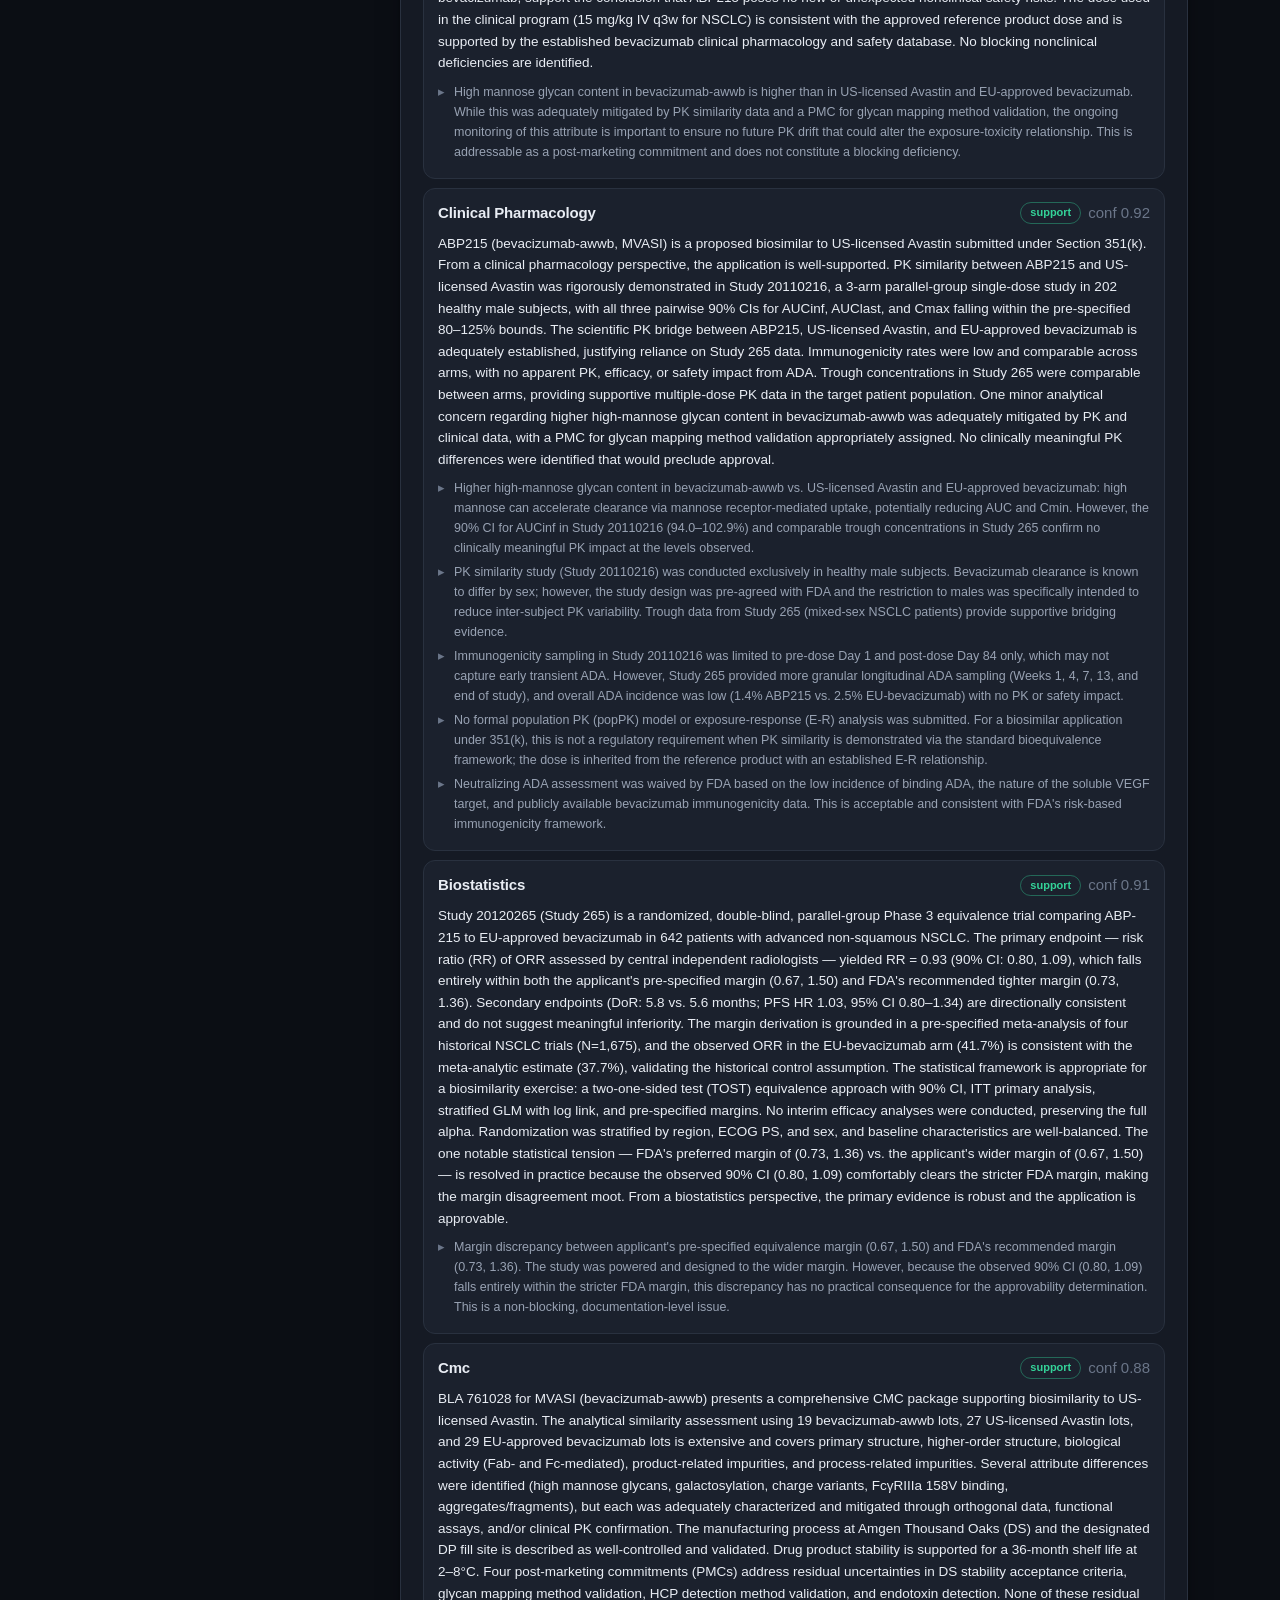
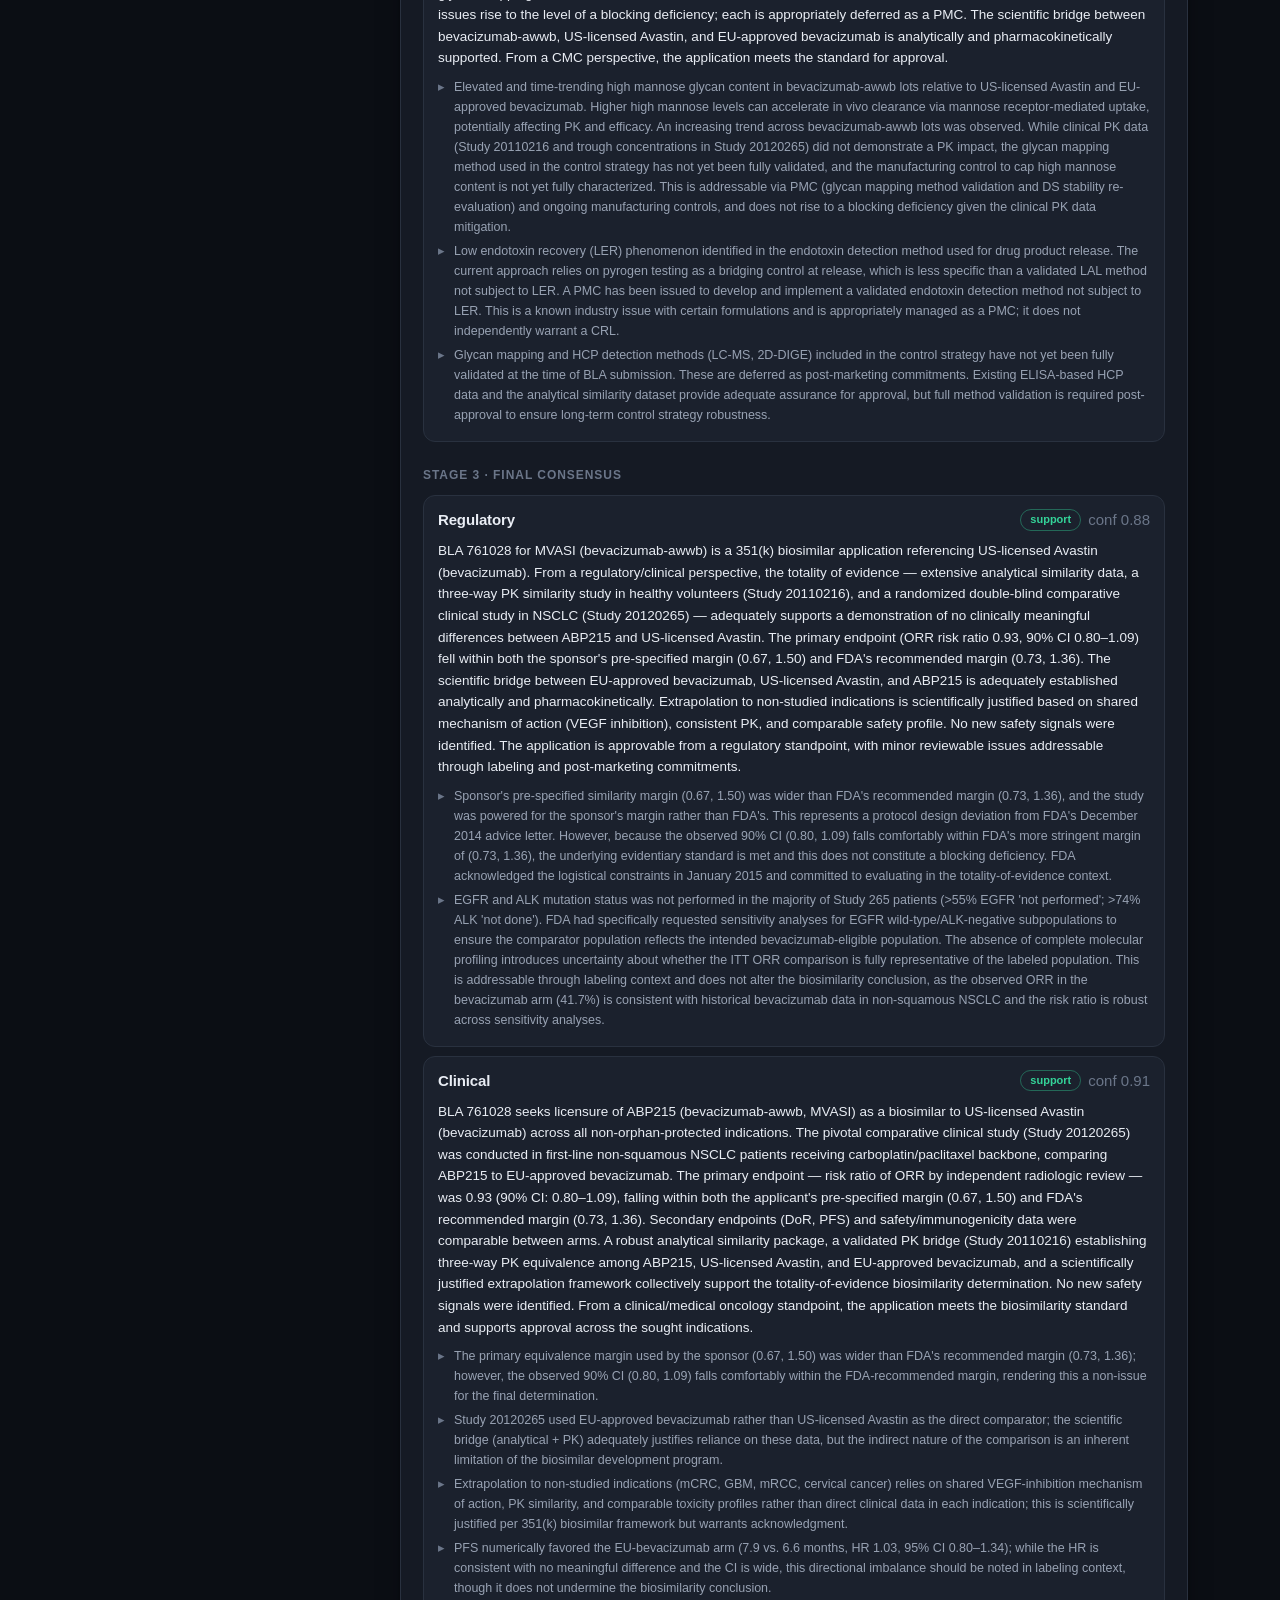
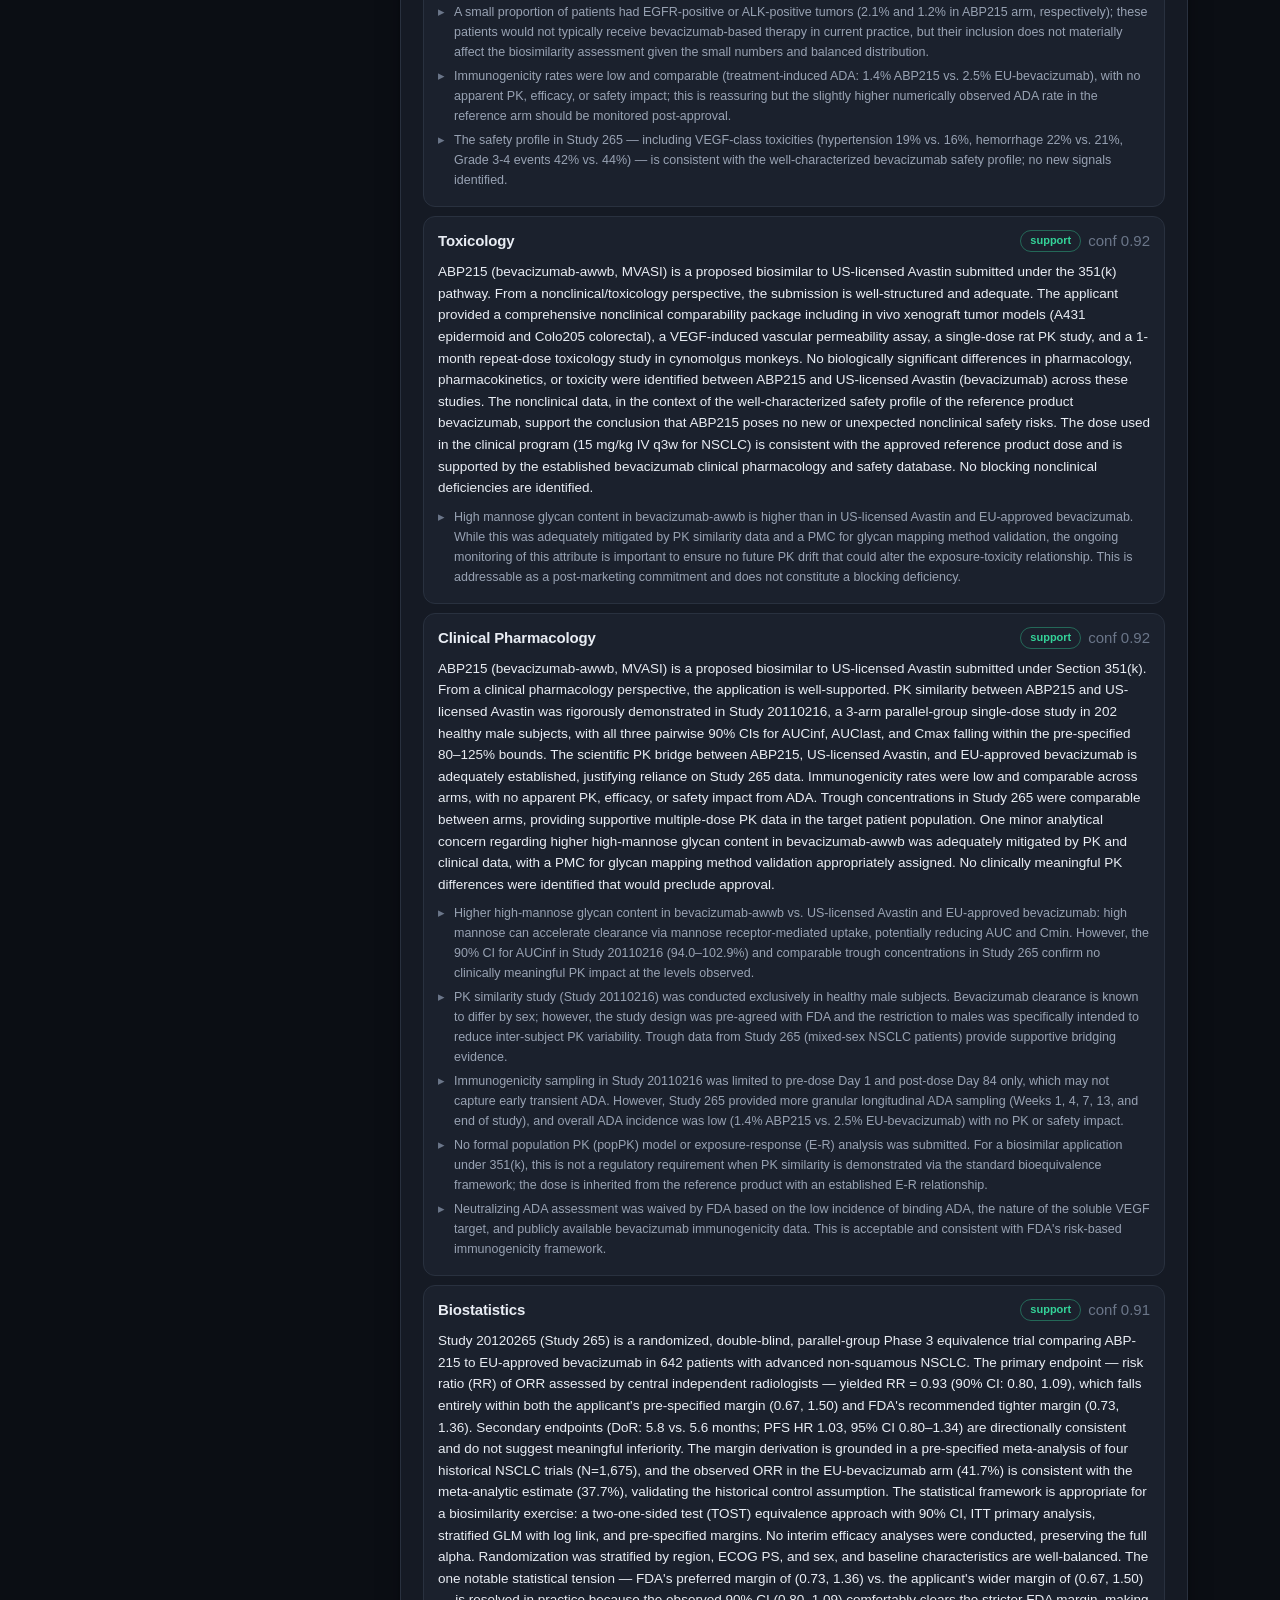
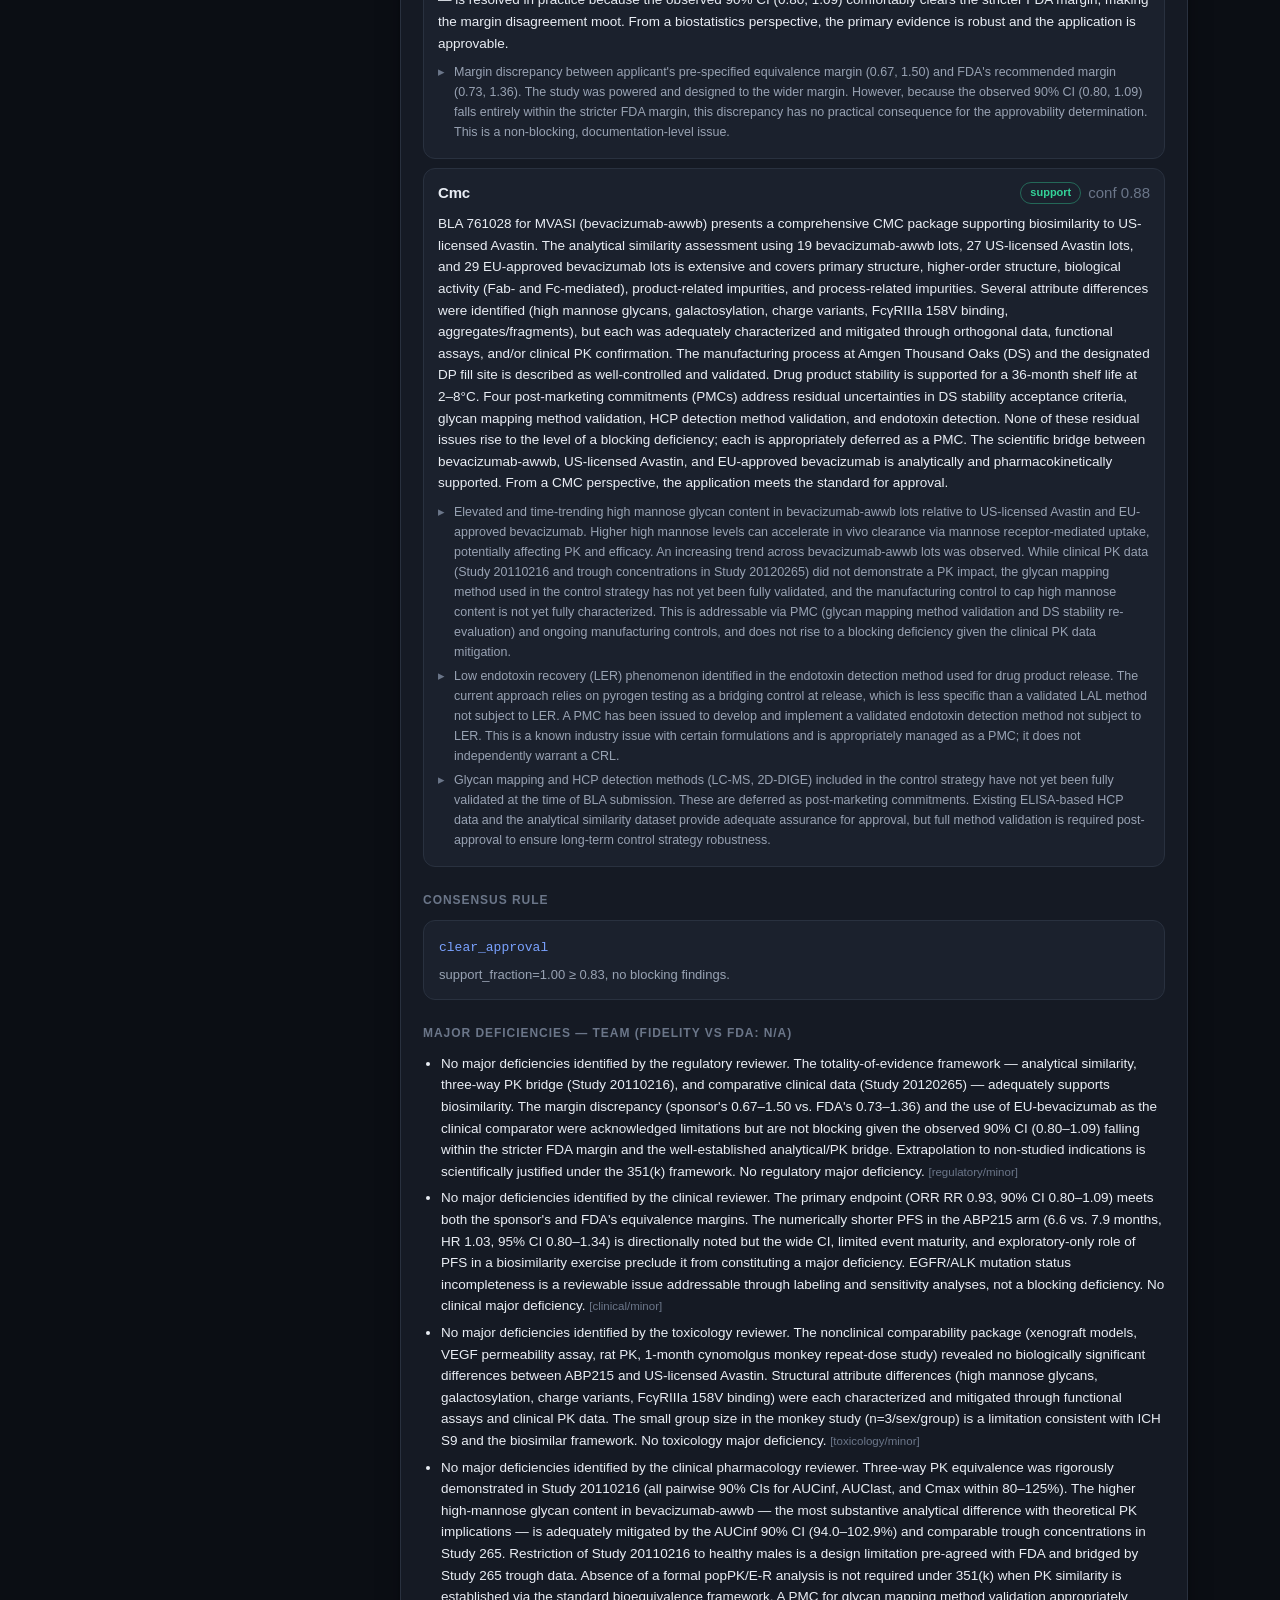
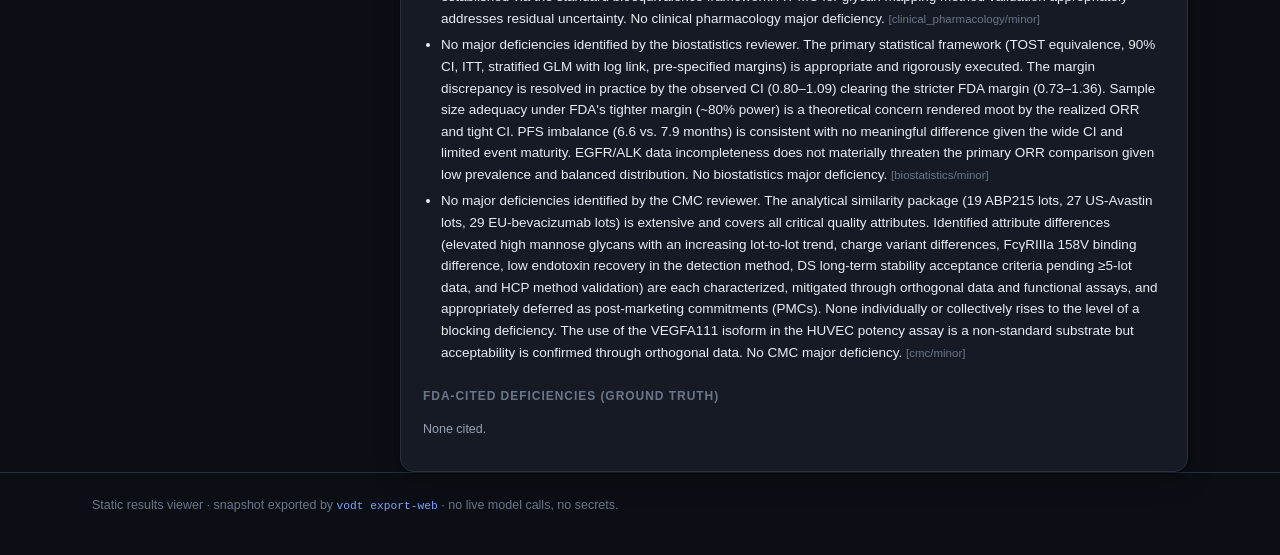
==== commit 08d93bae: "Add contamination probe panel (leakage ceiling) Shows that a bare single model predicting the FDA ac" ====
--- a/index.html
+++ b/index.html
@@ -58,6 +58,14 @@
       <div id="axis-body"></div>
     </section>
 
+    <section id="leak" class="card axis-card" hidden>
+      <div class="card-head">
+        <h2>Contamination probe <span class="tagx">leakage ceiling</span></h2>
+        <span class="hint">bare single model vs the team</span>
+      </div>
+      <div id="leak-body"></div>
+    </section>
+
     <section>
       <h2 class="section-title">Cases</h2>
       <div class="layout">
--- a/styles.css
+++ b/styles.css
@@ -183,6 +183,10 @@
 table.vtab td.win { color: var(--green); font-weight: 700; }
 .vmeta { font-size: 11.5px; color: var(--faint); margin-top: 4px; }
 table.axis.vcase td.num { text-align: right; }
+.leak-cap { caption-side: top; text-align: left; color: var(--faint); font-size: 11.5px; padding: 0 0 6px; }
+ul.leak-layers { margin: 14px 0 0; padding-left: 18px; }
+ul.leak-layers li { margin: 6px 0; font-size: 13px; color: var(--muted); }
+ul.leak-layers li b { color: var(--text); }
 
 footer { border-top: 1px solid var(--line); padding: 22px 0 40px; color: var(--faint); font-size: 12.5px; }
 .bad { color: var(--red); }
